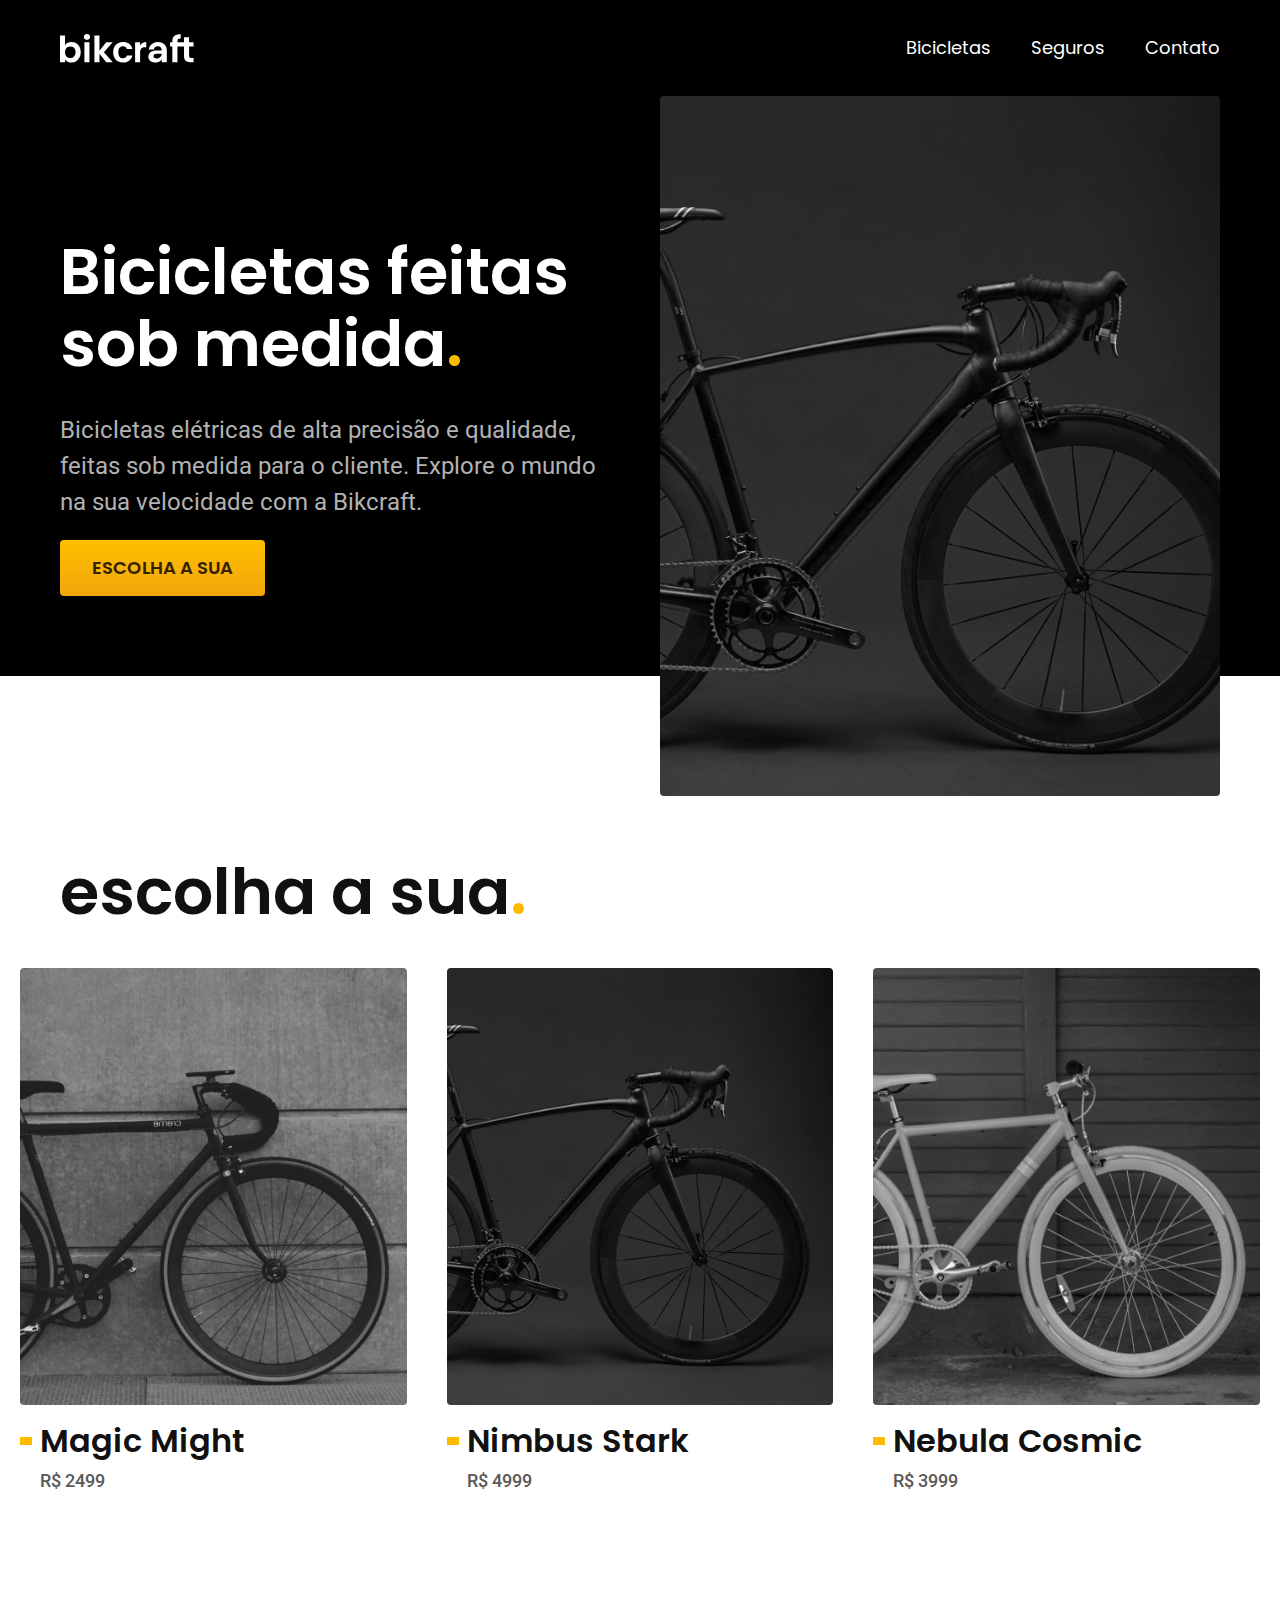
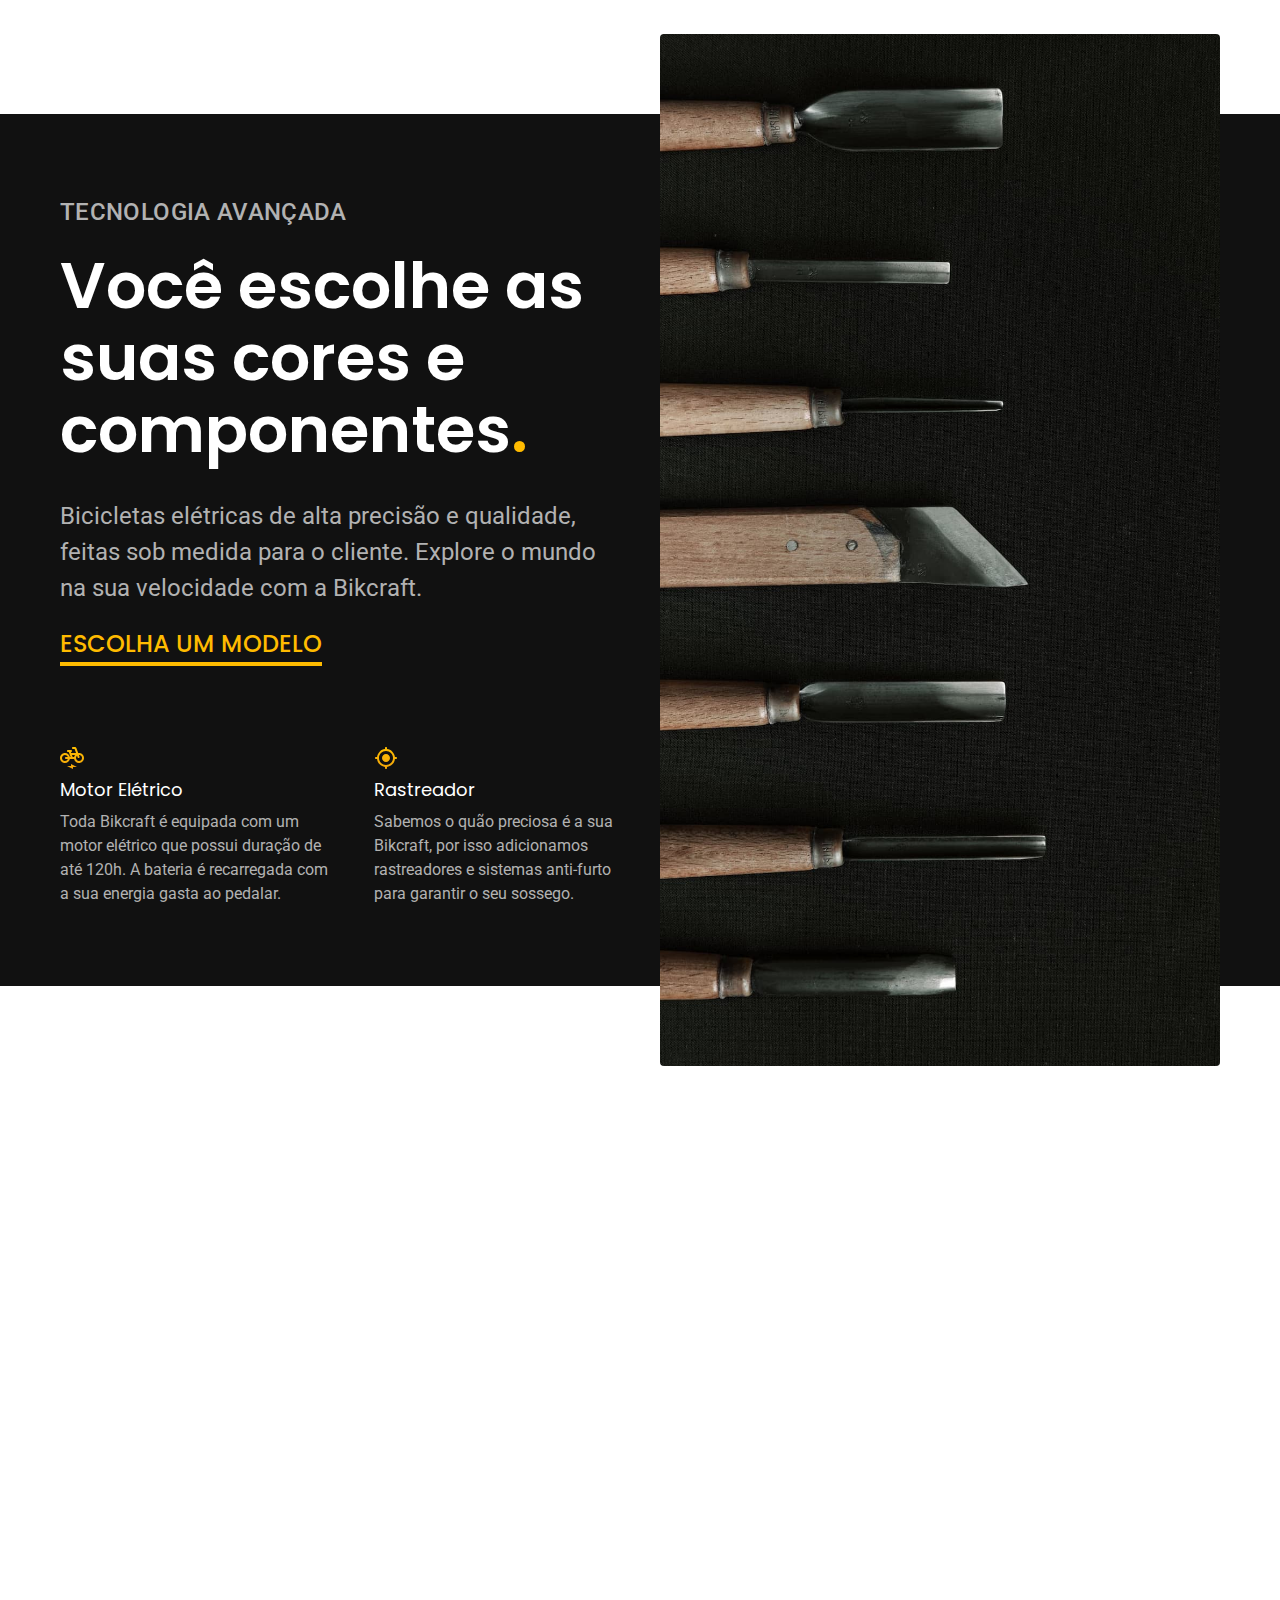
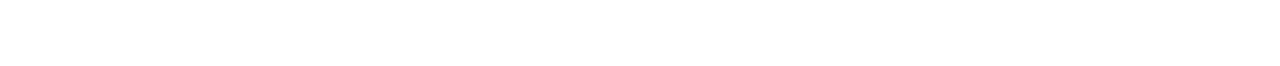
==== index.html @ 9f0b3779 "tecnologia-finalizada" ====
<!DOCTYPE html>
<html lang="pt-BR">
<head>
  <meta charset="UTF-8">
  <meta http-equiv="X-UA-Compatible" content="IE=edge">
  <meta name="viewport" content="width=device-width, initial-scale=1.0">
  <title>Bikcraft - Bicicletas Elétricas</title>
  <meta name="description" content="Bicicletas elétricas de alta precisão e qualidade,
  feitas sob medida para o cliente. Explore o 
  mundo na sua velocidade com a Bikcraft.">

  <link rel="stylesheet" href="./css/style.css">

  <link rel="preconnect" href="https://fonts.googleapis.com">
  <link rel="preconnect" href="https://fonts.gstatic.com" crossorigin>
  <link href="https://fonts.googleapis.com/css2?family=Poppins:wght@400;600&family=Roboto:wght@400;500&display=swap" rel="stylesheet">
</head>
<body>    
  <header class="header-bg">
    <div class="header container">
      <a href="./">
        <img src="./img/bikcraft-logo.svg" alt="bikcraft">
      </a>

      <nav aria-label="primaria">
        <ul class="header-menu font-1-m cor-0">
          <li><a href="./bicicletas.html">Bicicletas</a></li>
          <li><a href="./seguros.html">Seguros</a></li>
          <li><a href="./contato.html">Contato</a></li>
        </ul>
      </nav>
    </div>
  </header>

  <main class="introducao-bg">
    <div class="introducao container">
      <div class="introducao-conteudo">
      <h1 class="font-1-xxl cor-0">Bicicletas feitas 
        sob medida<span class="cor-p1">.</span></h1>
        <p class="font-2-l cor-5">Bicicletas elétricas de alta precisão e qualidade,
          feitas sob medida para o cliente. Explore o 
          mundo na sua velocidade com a Bikcraft.</p>
          <a href="./bicicletas.html" class="botao">Escolha a sua</a>
        </div>
        <div>
          <img src="./img/fotos/introducao.jpg" alt="Bicicleta elétrica preta.">
        </div>
    </div>
  </main>

  <article class="bicicletas-lista">
    <h2 class="font-1-xxl container">escolha a sua<span class="cor-p1">.</span></h2>

    <ul>
      <li>
        <a href="./bicicletas/magic.html">
          <img src="./img/bicicletas/magic-home.jpg" alt="Bicicleta preta">
          <h3 class="font-1-xl">Magic Might</h3>
          <span class="font-2-m cor-8">R$ 2499</span>
        </a>
      </li>
      <li>
        <a href="./bicicletas/nimbus.html">
          <img src="./img/bicicletas/nimbus-home.jpg" alt="Bicicleta preta">
          <h3 class="font-1-xl">Nimbus Stark</h3>
          <span class="font-2-m cor-8">R$ 4999</span>
        </a>
      </li>
      <li>
        <a href="./bicicletas/nebula.html">
          <img src="./img/bicicletas/nebula-home.jpg" alt="Bicicleta preta">
          <h3 class="font-1-xl">Nebula Cosmic</h3>
          <span class="font-2-m cor-8">R$ 3999</span>
        </a>
      </li>
    </ul>
  </article>

    

  <article class="tecnologia-bg">
    <div class="tecnologia container">
      <div class="tecnologia-conteudo">
        <span class="font-2-l-b cor-5">Tecnologia Avançada</span>
        <h2 class="font-1-xxl cor-0">Você escolhe as suas cores e componentes<span class="cor-p1">.</span></h2>
        <p class="font-2-l cor-5">Bicicletas elétricas de alta precisão e qualidade,
          feitas sob medida para o cliente. Explore o 
          mundo na sua velocidade com a Bikcraft.</p>
          <a href="./bicicletas.html" class="link">Escolha um modelo</a>

        <div class="tecnologia-vantagens">
          <div>
            <img src="./img/icones/eletrica.svg" alt="">
            <h3 class="font-1-m cor-0">Motor Elétrico</h3>
            <p class="font-2-s cor-5">Toda Bikcraft é equipada com um motor elétrico que possui duração de até 120h. A bateria é recarregada com a sua energia gasta ao pedalar.</p>
          </div>
          <div>
            <img src="./img/icones/rastreador.svg" alt="">
            <h3 class="font-1-m cor-0">Rastreador</h3>
            <p class="font-2-s cor-5">Sabemos o quão preciosa é a sua Bikcraft, por isso adicionamos rastreadores e sistemas anti-furto para garantir o seu sossego.</p>
          </div>
        </div>
      </div>

      <div class="tecnologia-imagem">
        <img src="./img/fotos/tecnologia.jpg" alt="">
      </div>
    </div>
  </article>
</body>
</html>
---- css/style.css ----
@import "./global/global.css";
@import "./utilidades/tipografia.css";
@import "./utilidades/cores.css";

@import "./global/header.css";

/*utilidades*/
@import "./utilidades/componentes.css";

/* Home */
@import "./home/introducao.css"; 
@import "./home/tecnologia.css";

/*Bicicletas*/
@import "./bicicletas/bicicletas-lista.css";

body {
  margin: 0px;
  font-family: Arial, Helvetica, sans-serif;
  padding-bottom: 600px;
}

ul {
  margin: 0px;
  padding: 0px;
  list-style: none;
}

a {
  text-decoration: none;
  color: inherit;
}
h1,
ul,
p {
  margin: 0px;
}
img {
  max-width: 100%;
  display: block;
  
}
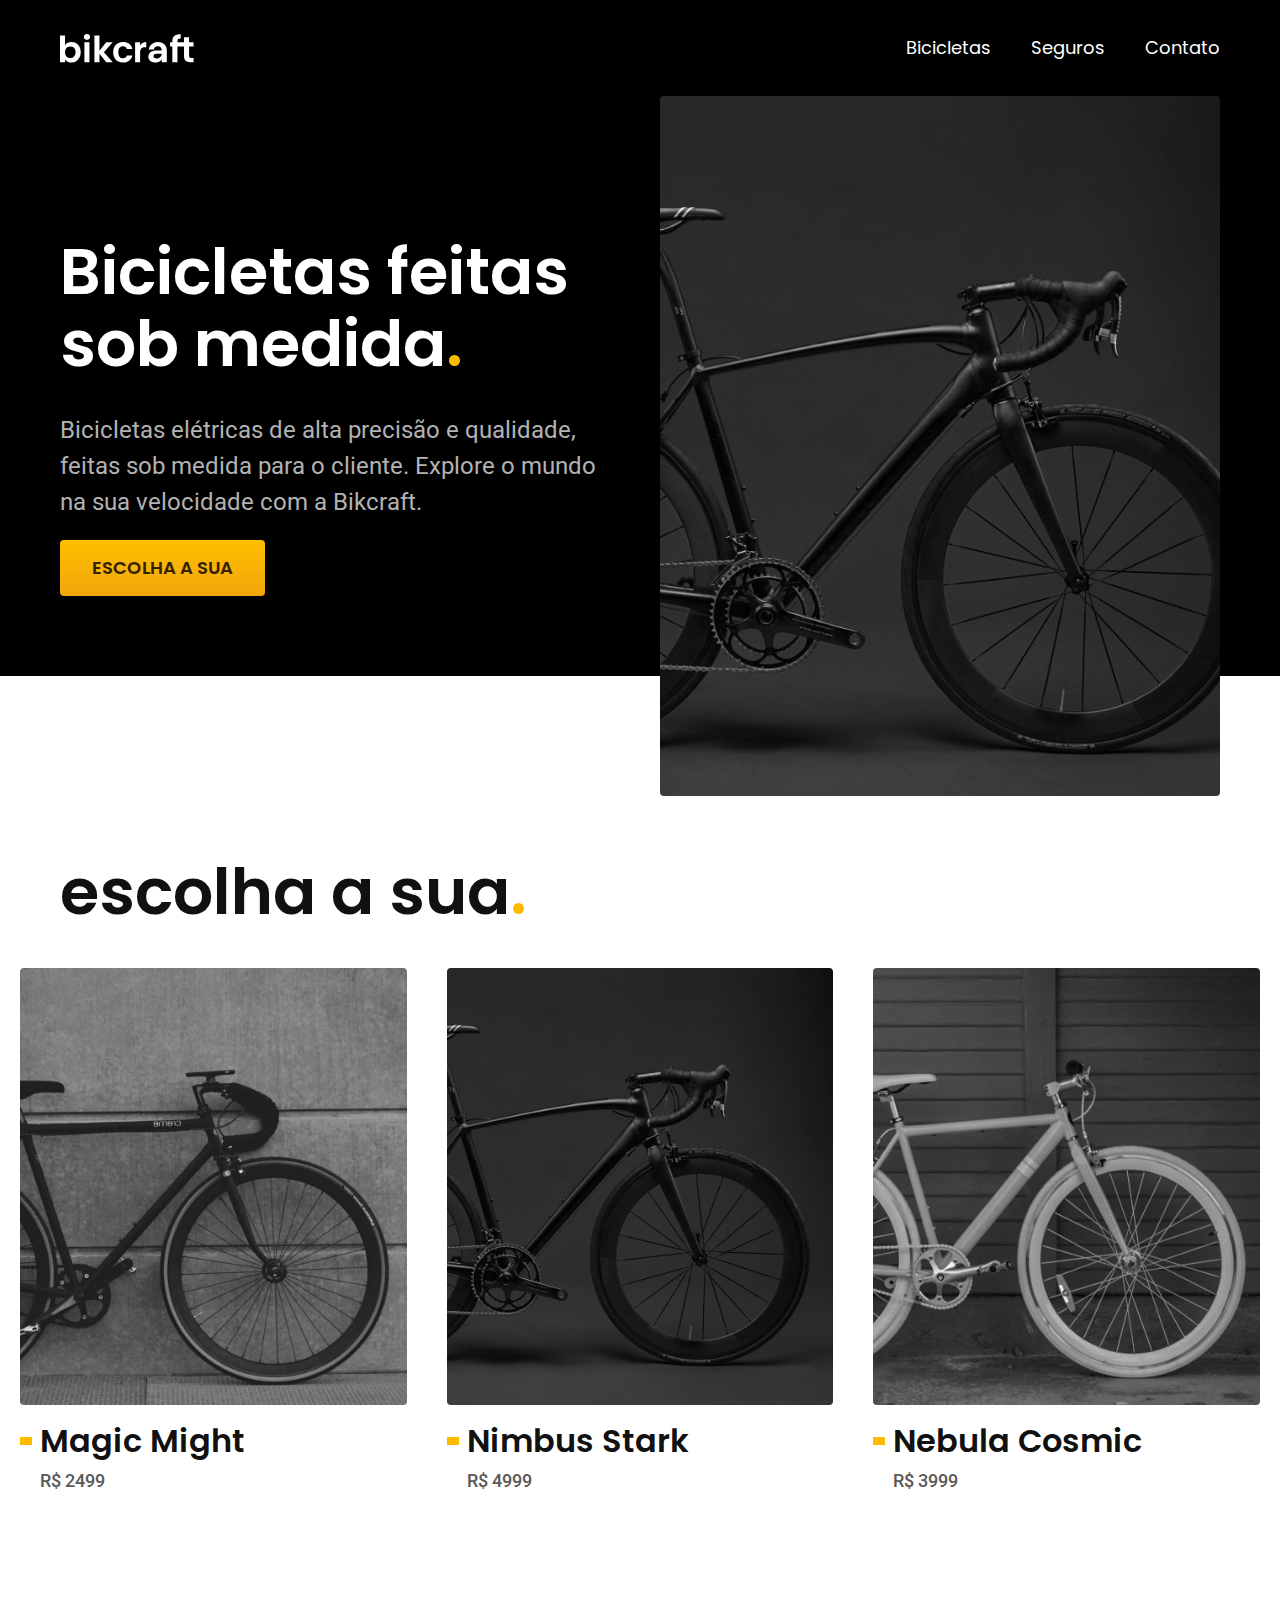
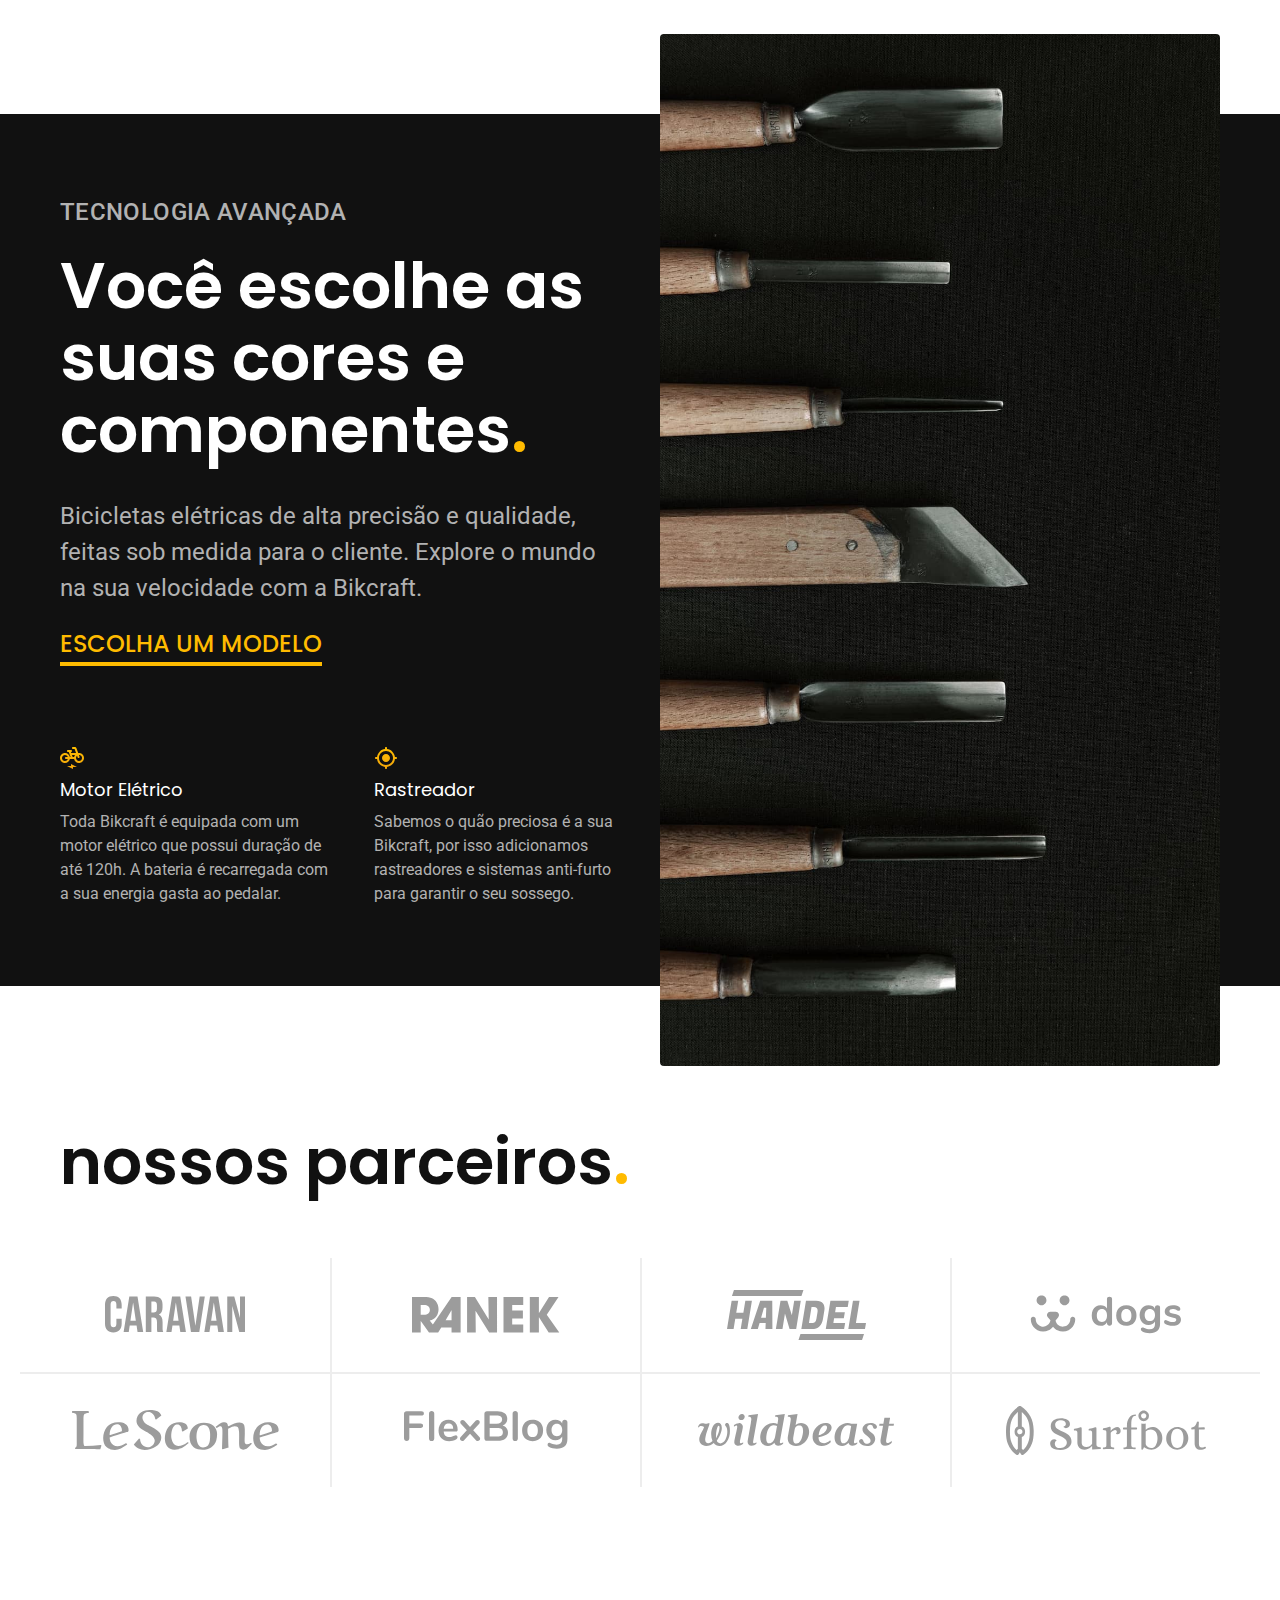
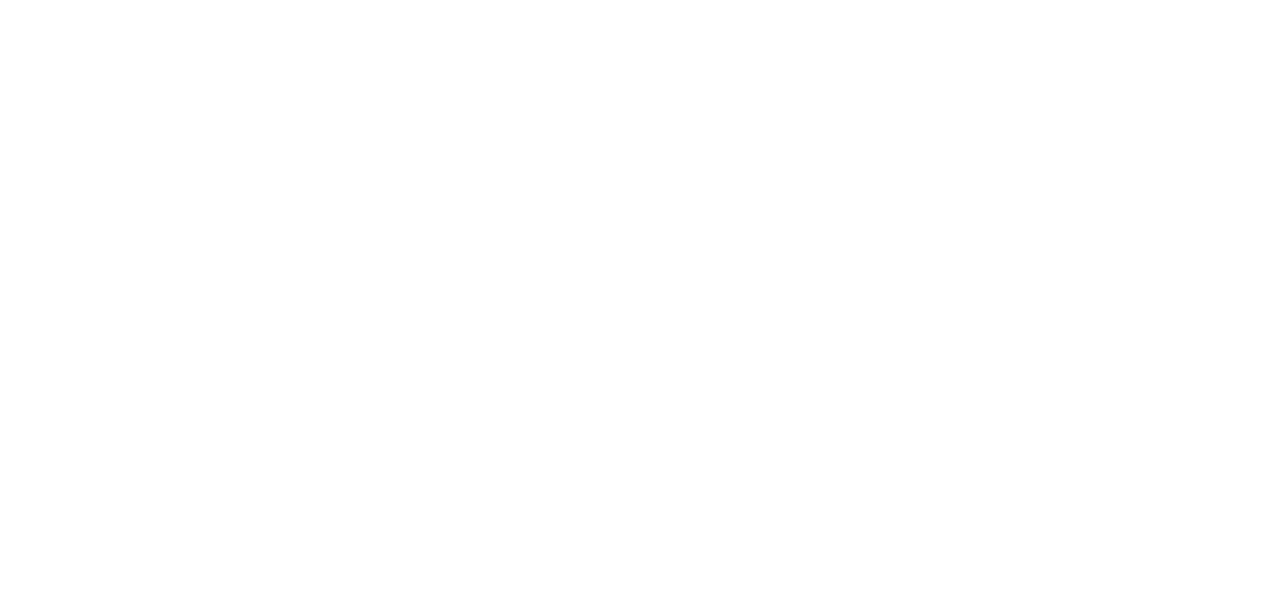
==== commit fbf0aefc: "parceiros" ====
--- a/index.html
+++ b/index.html
@@ -107,5 +107,20 @@
       </div>
     </div>
   </article>
+
+  <section class="parceiros" aria-label="nossos parceiros">
+    <h2 class="font-1-xxl container">nossos parceiros<span class="cor-p1">.</span></h2>
+
+    <ul>
+      <li><img src="./img/parceiros/caravan.svg" alt="caravan"></li>
+      <li><img src="./img/parceiros/ranek.svg" alt="ranek"></li>
+      <li><img src="./img/parceiros/handel.svg" alt="handel"></li>
+      <li><img src="./img/parceiros/dogs.svg" alt="dogs"></li>
+      <li><img src="./img/parceiros/lescone.svg" alt="lescone"></li>
+      <li><img src="./img/parceiros/flexblog.svg" alt="flexblog"></li>
+      <li><img src="./img/parceiros/wildbeast.svg" alt="wildbeast"></li>
+      <li><img src="./img/parceiros/surfbot.svg" alt="surfbot"></li>
+    </ul>
+  </section>
 </body>
 </html>--- a/css/style.css
+++ b/css/style.css
@@ -10,6 +10,7 @@
 /* Home */
 @import "./home/introducao.css"; 
 @import "./home/tecnologia.css";
+@import "./home/parceiros.css";
 
 /*Bicicletas*/
 @import "./bicicletas/bicicletas-lista.css";
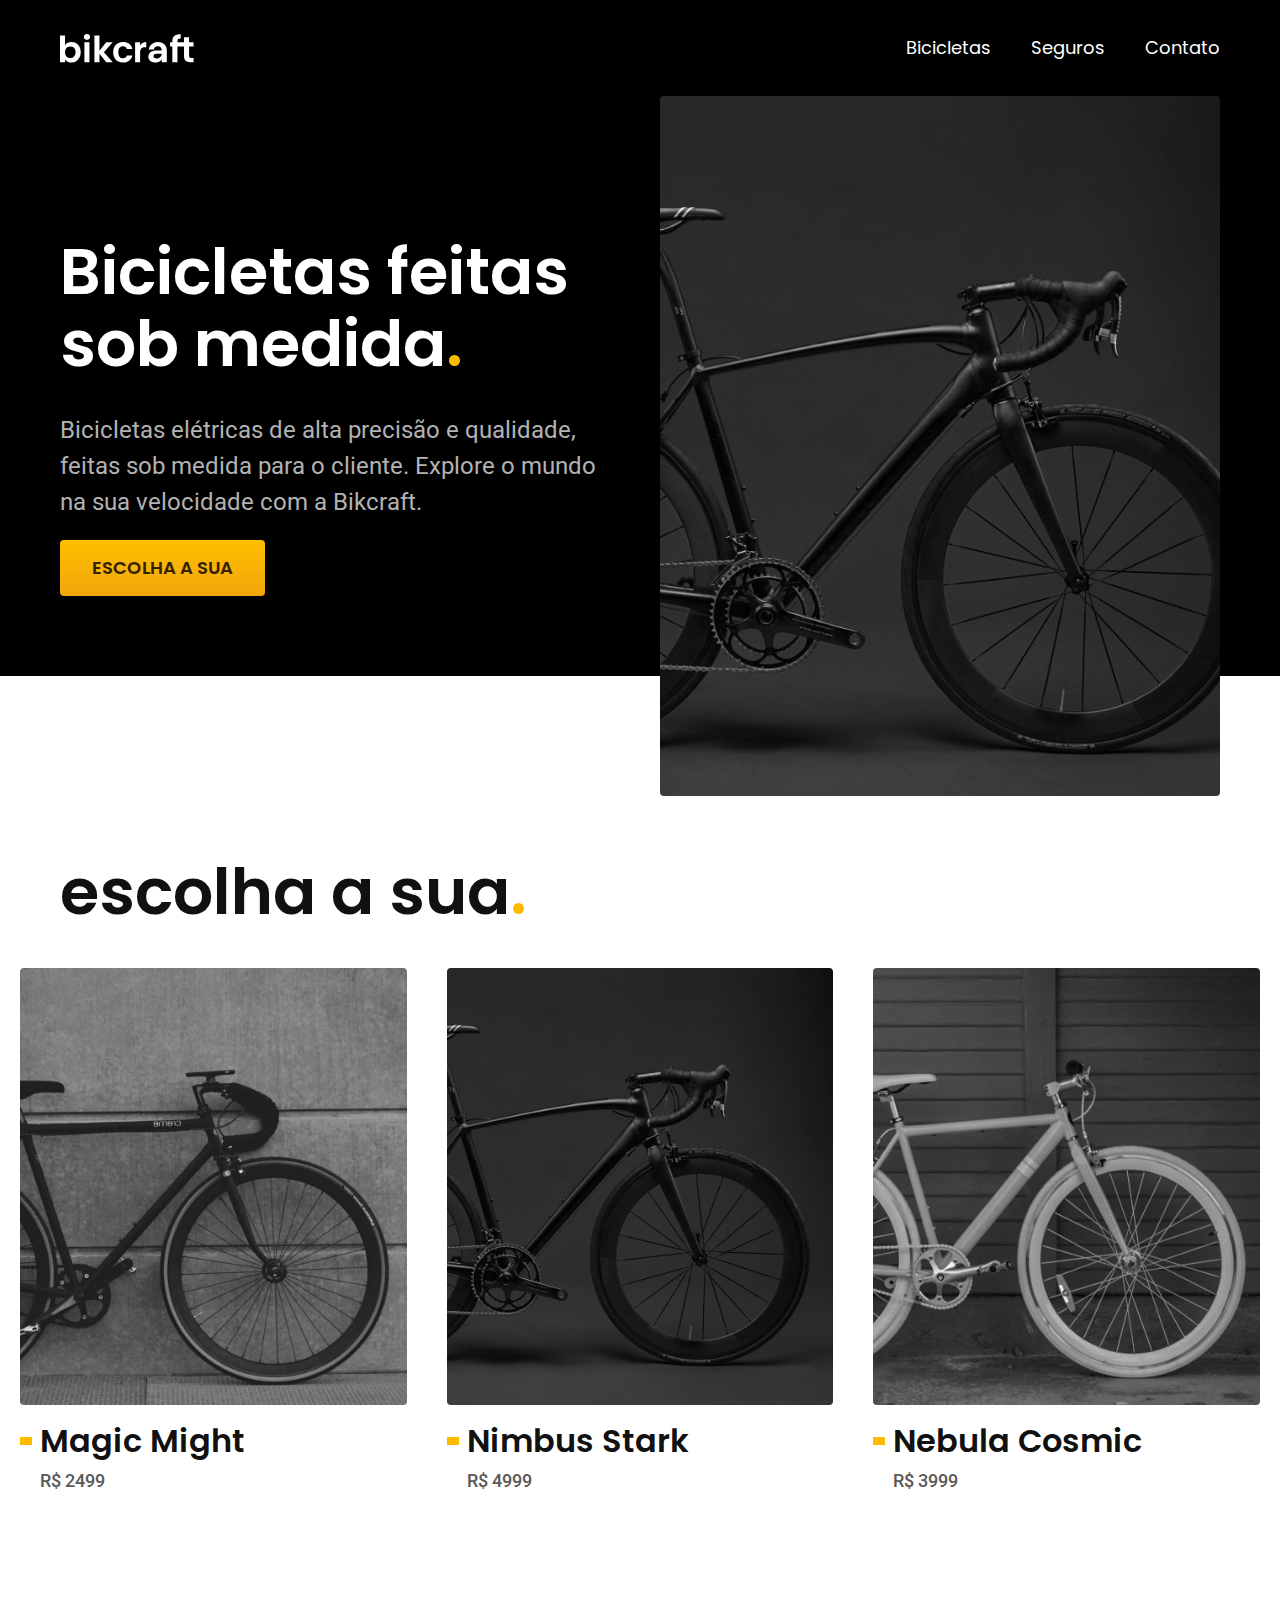
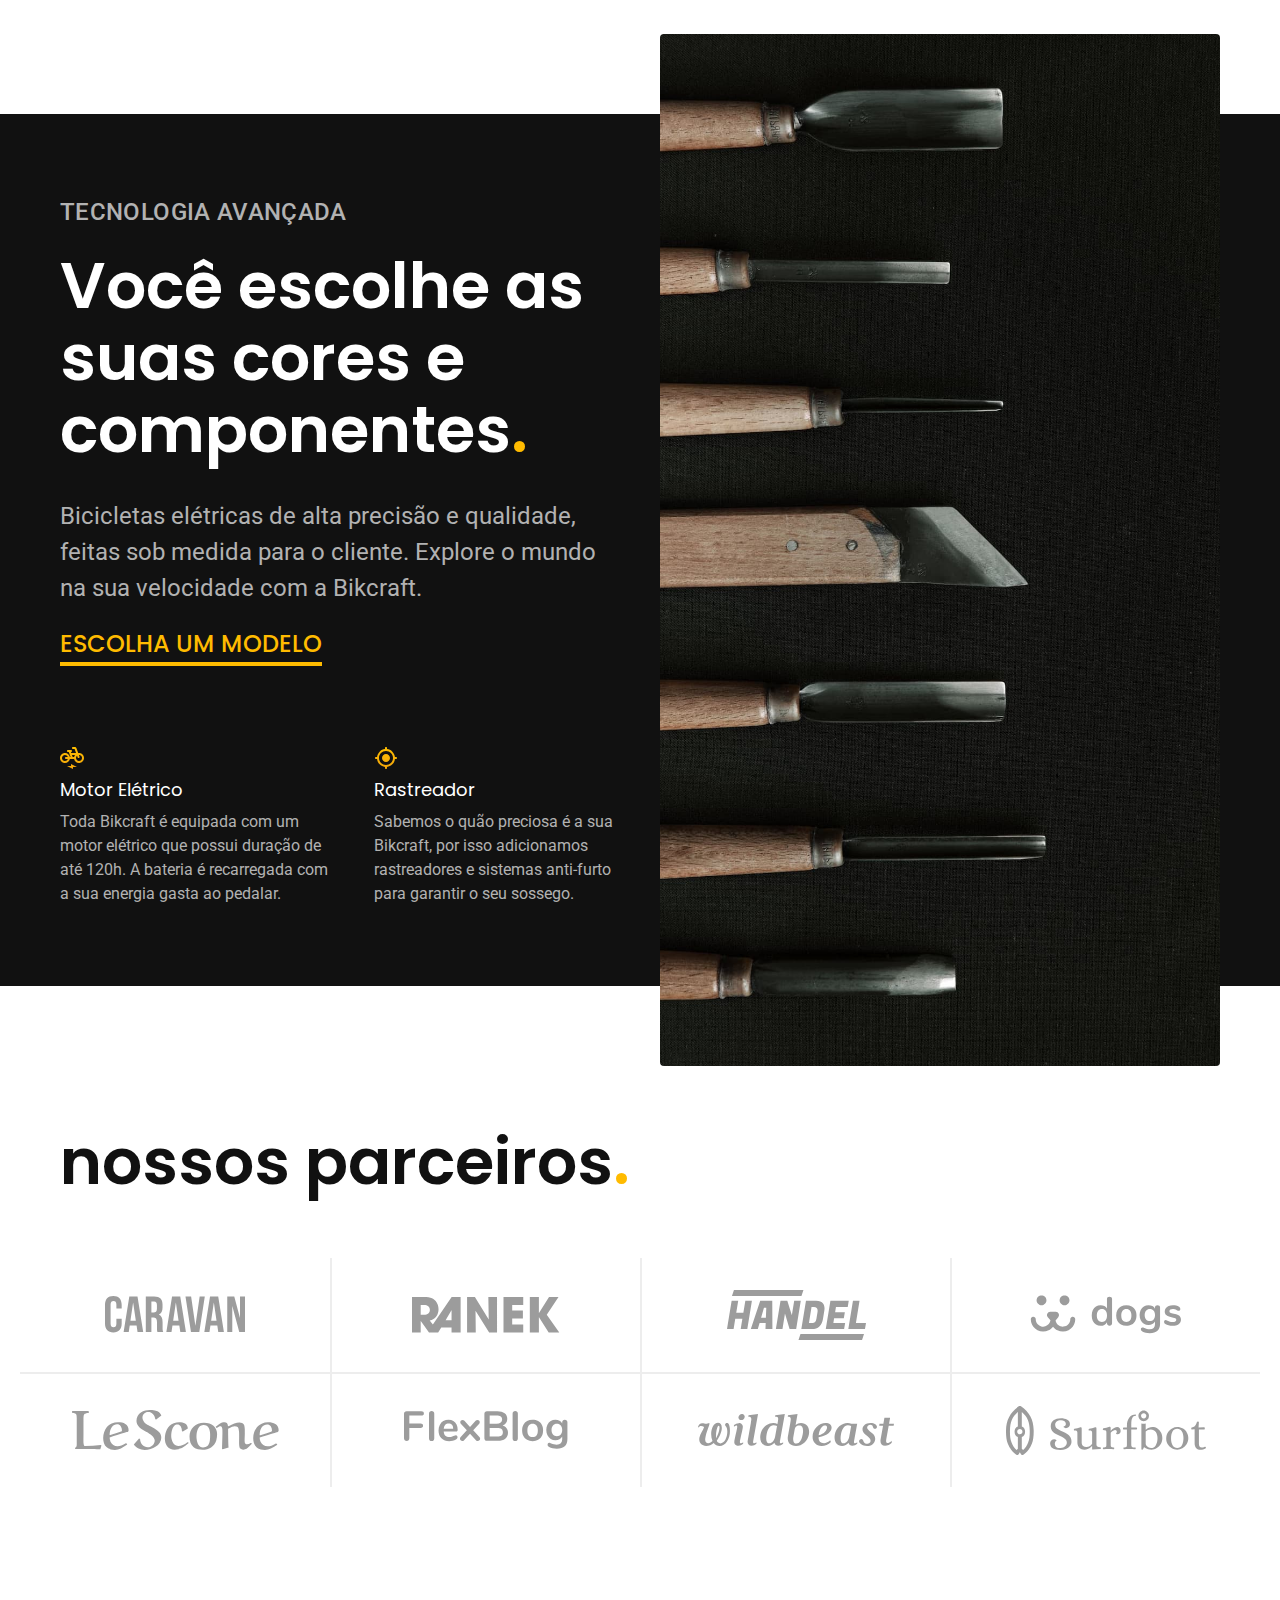
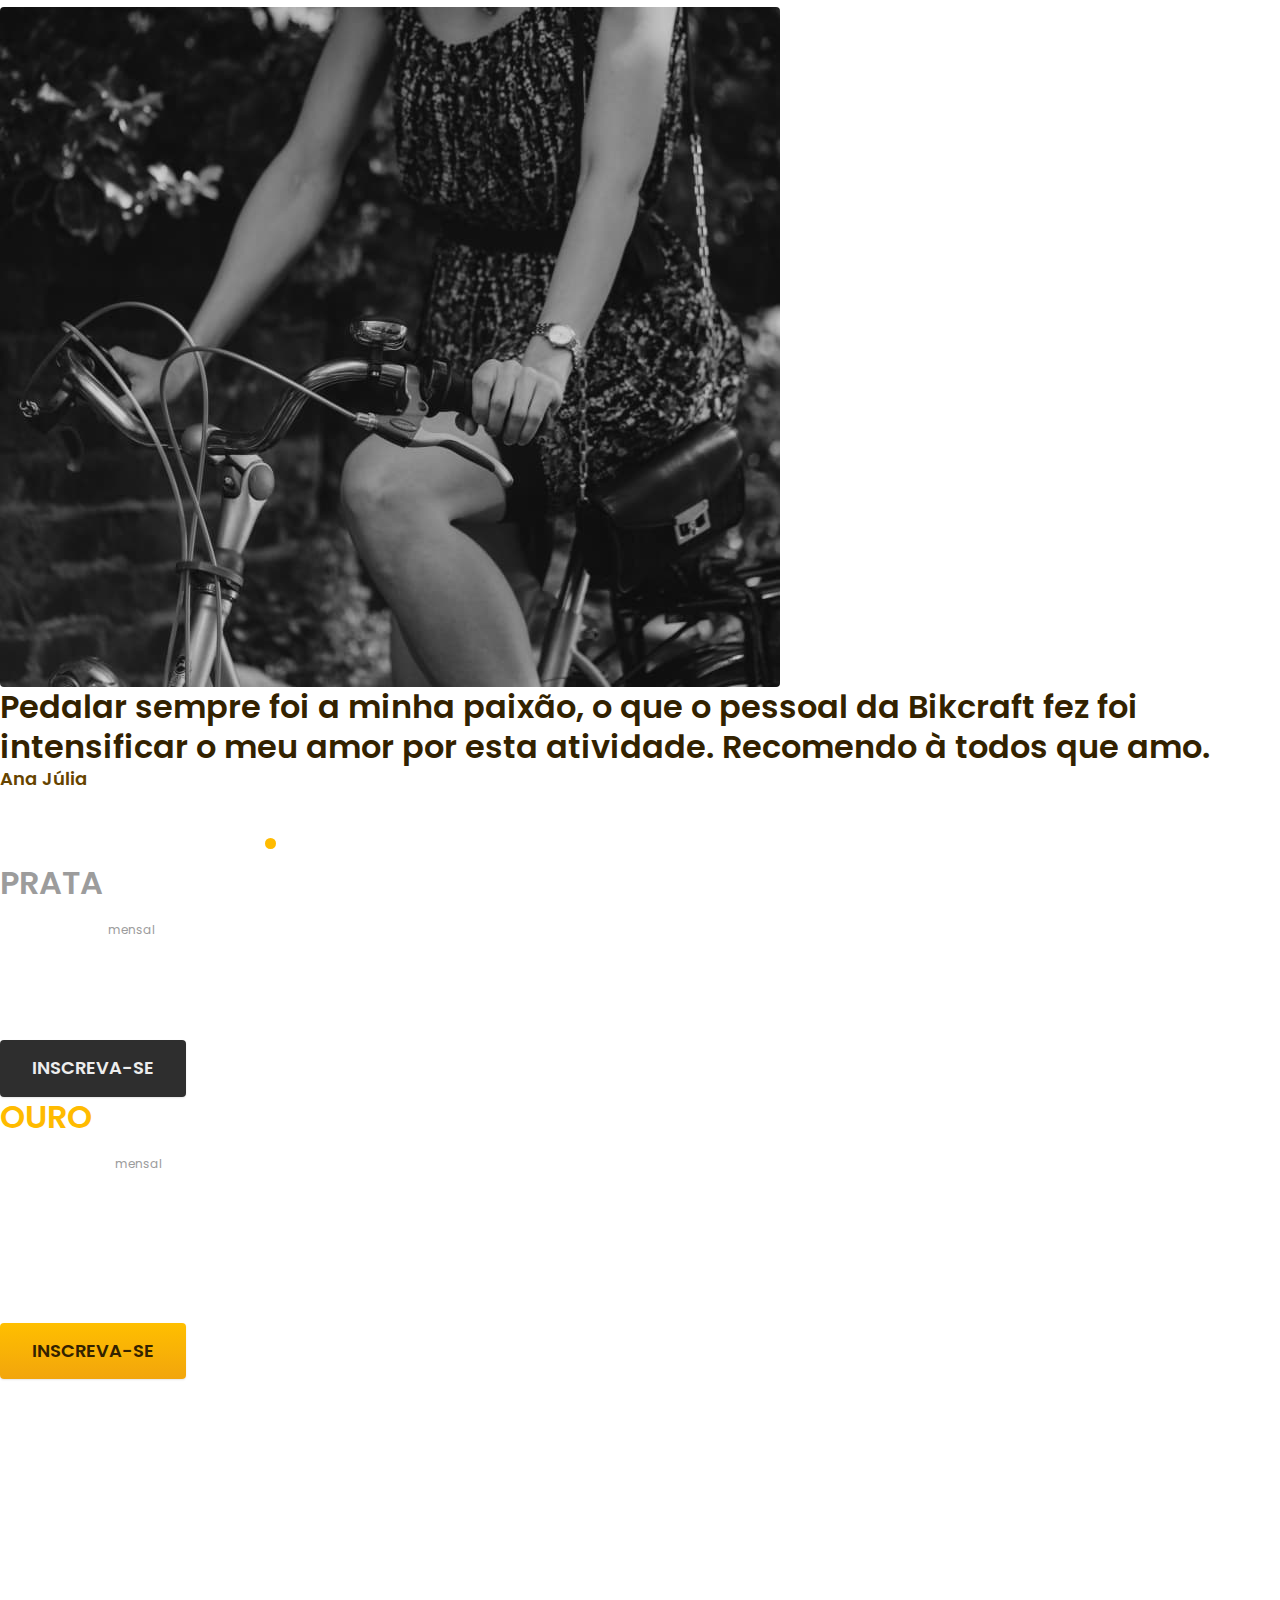
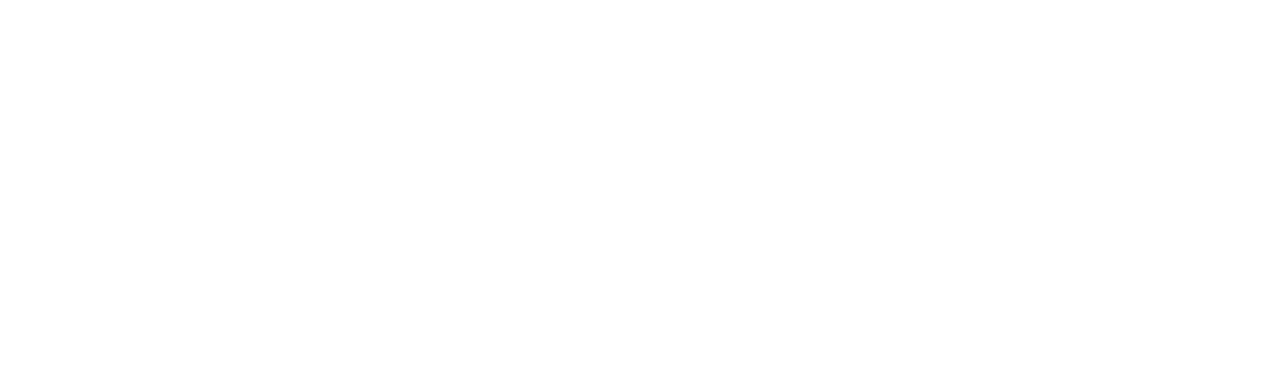
==== commit 1d0e7c6c: "depoimentos-e-seguros" ====
--- a/index.html
+++ b/index.html
@@ -122,5 +122,50 @@
       <li><img src="./img/parceiros/surfbot.svg" alt="surfbot"></li>
     </ul>
   </section>
-</body>
+
+  <section class="depoimento" aria-label="depoimento">
+    <div>
+      <img src="./img/fotos/depoimento.jpg" alt="Pessoa pedalando bicicleta bikcraft">
+    </div>
+    <div class="depoimento-conteudo">
+      <blockquote>
+        <p class="font-1-xl cor-p5">Pedalar sempre foi a minha paixão, o que o pessoal da Bikcraft fez foi intensificar o meu amor por esta atividade. Recomendo à todos que amo.
+        </p>
+        <span class="font-1-m-b cor-p4">Ana Júlia</span>
+      </blockquote>
+    </div>
+  </section>
+
+  <article class="seguros-bg">
+    <div class="seguros">
+      <h2 class="font-1-xxl cor-0">seguros<span class="cor-p1">.</span></h2>
+
+      <div class="seguros-item">
+        <h3 class="font-1-xl cor-6">PRATA</h3>
+        <span class="font-1-xl cor-0">R$ 199 <span class="font-1-xs cor-6">mensal</span></span>
+        <ul class="font-2-m cor-0">
+          <li>Duas trocas por ano</li>
+          <li>Assistência técnica</li>
+          <li>Suporte 08h às 18h</li>
+          <li>Cobertura estadual</li>
+        </ul>
+        <a href="./orcamento.html" class="botao secundario">Inscreva-se</a>
+      </div>
+
+      <div class="seguros-item">
+        <h3 class="font-1-xl cor-p1">OURO</h3>
+        <span class="font-1-xl cor-0">R$ 299 <span class="font-1-xs cor-6">mensal</span></span>
+        <ul class="font-2-m cor-0">
+          <li>Cinco trocas por ano</li>
+          <li>Assistência especial</li>
+          <li>Suporte 24h</li>
+          <li>Cobertura nacional</li>
+          <li>Desconto em parceiros</li>
+          <li>Acesso ao Clube Bikcraft</li>
+        </ul>
+        <a href="./orcamento.html" class="botao">Inscreva-se</a>
+      </div>
+    </div>
+  </article>
+</body> 
 </html>--- a/css/style.css
+++ b/css/style.css
@@ -1,3 +1,4 @@
+@import url('https://fonts.googleapis.com/css2?family=Merriweather:ital,wght@1,900&display=swap');
 @import "./global/global.css";
 @import "./utilidades/tipografia.css";
 @import "./utilidades/cores.css";
@@ -11,9 +12,13 @@
 @import "./home/introducao.css"; 
 @import "./home/tecnologia.css";
 @import "./home/parceiros.css";
+@import "./home/depoimento.css";
 
 /*Bicicletas*/
 @import "./bicicletas/bicicletas-lista.css";
+
+/*Seguros*/
+@import "./seguros/seguros.css";
 
 body {
   margin: 0px;
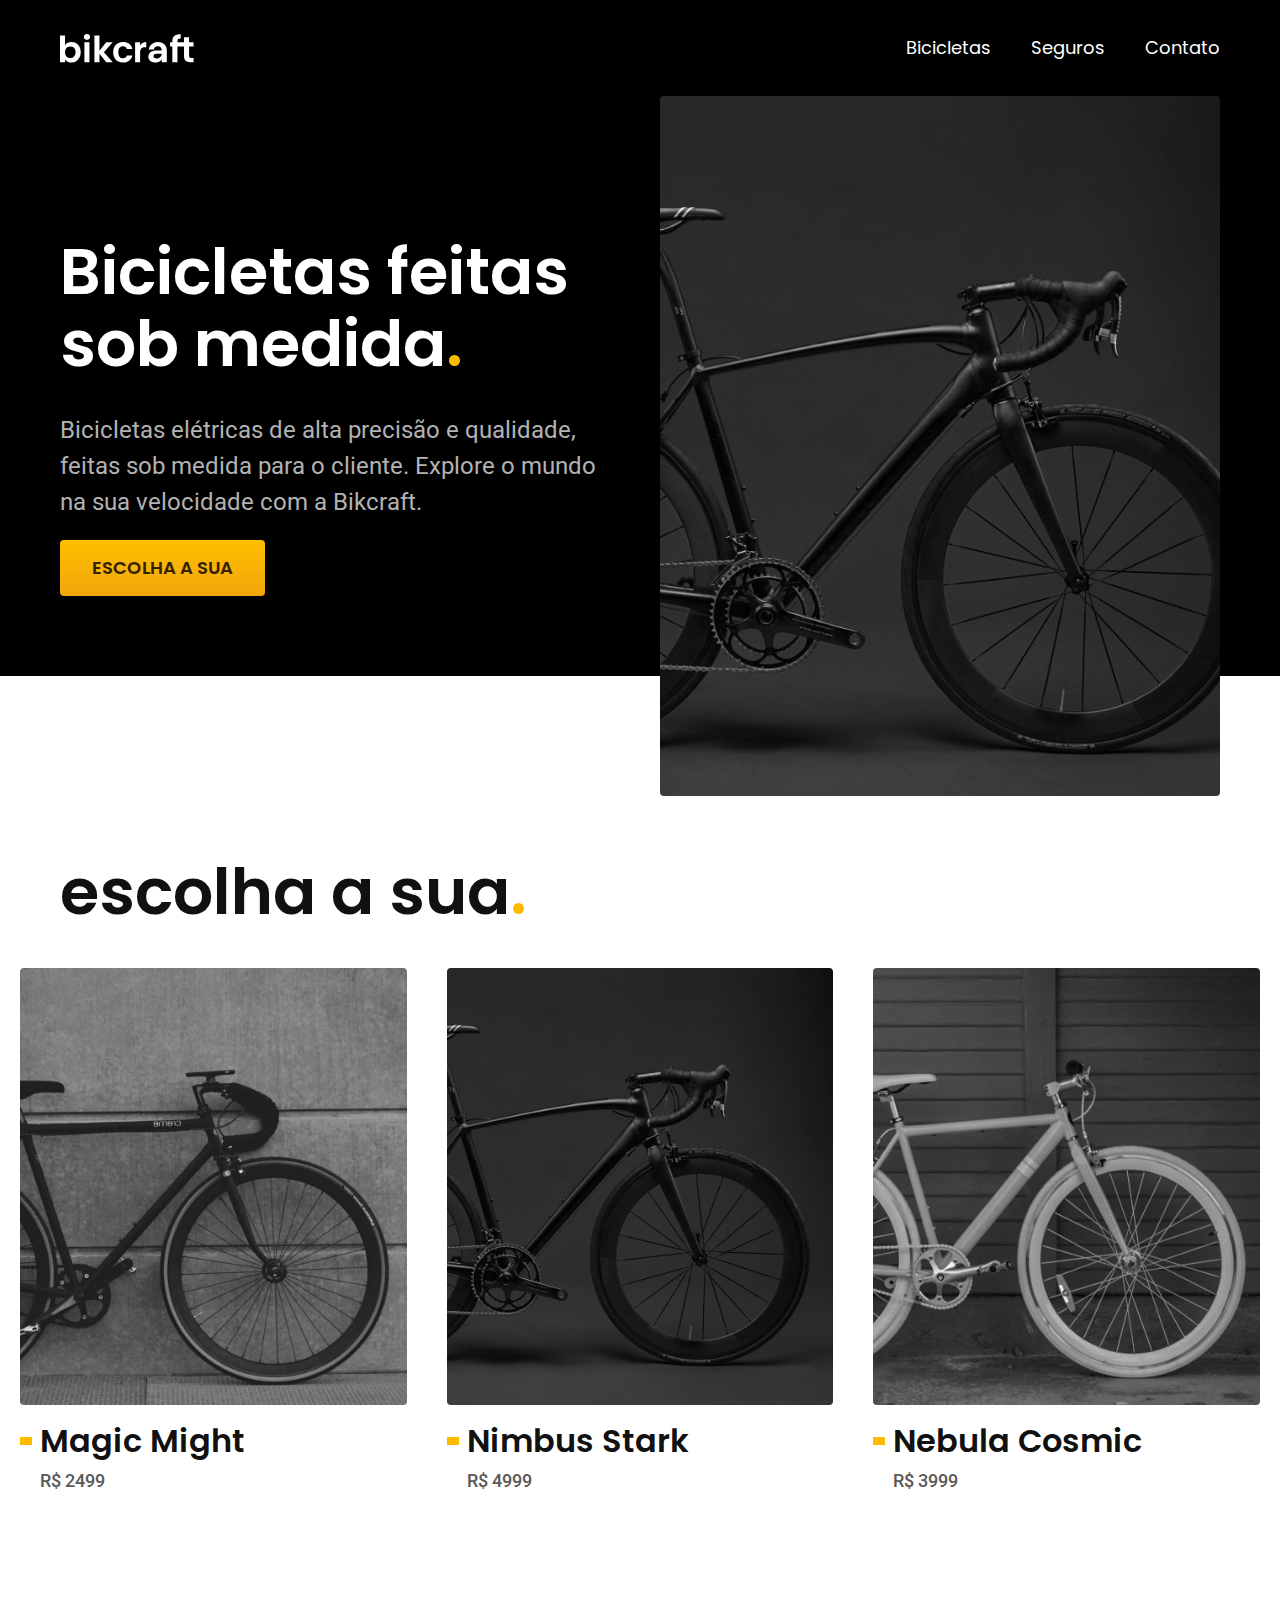
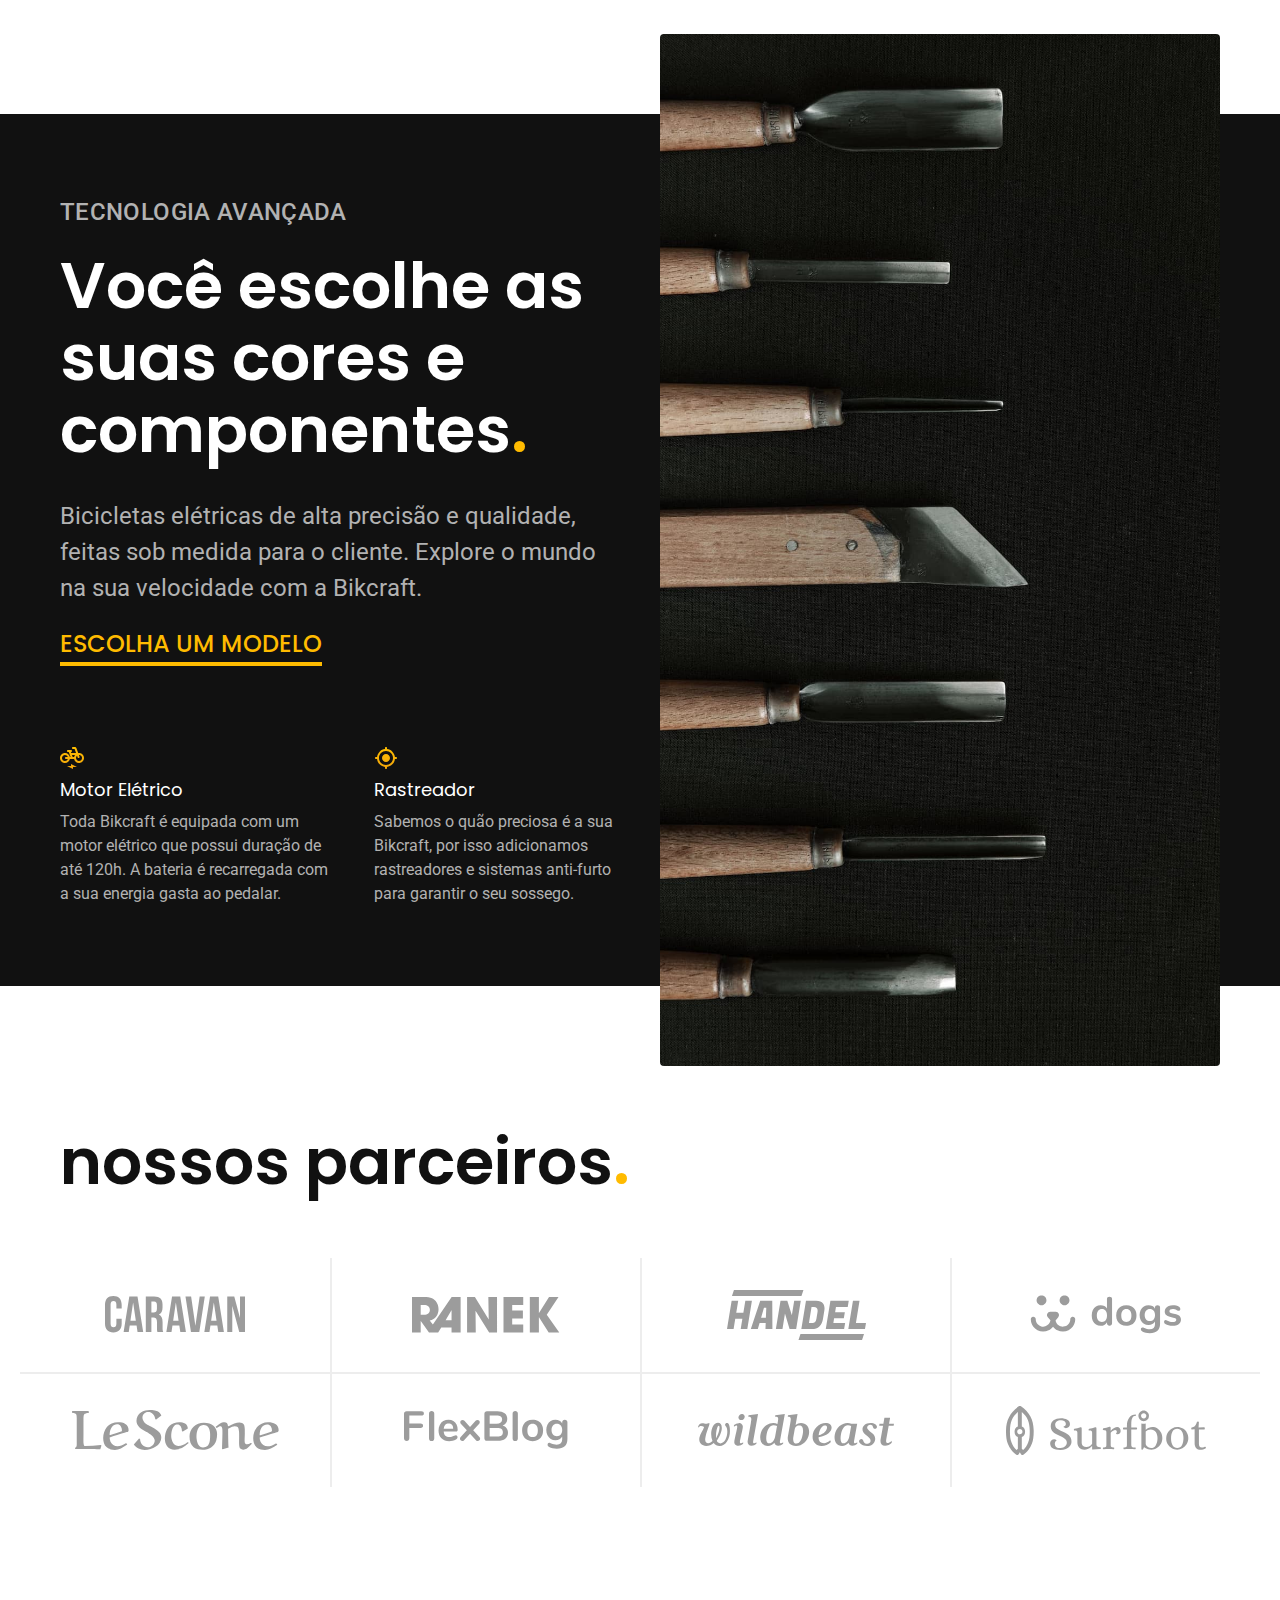
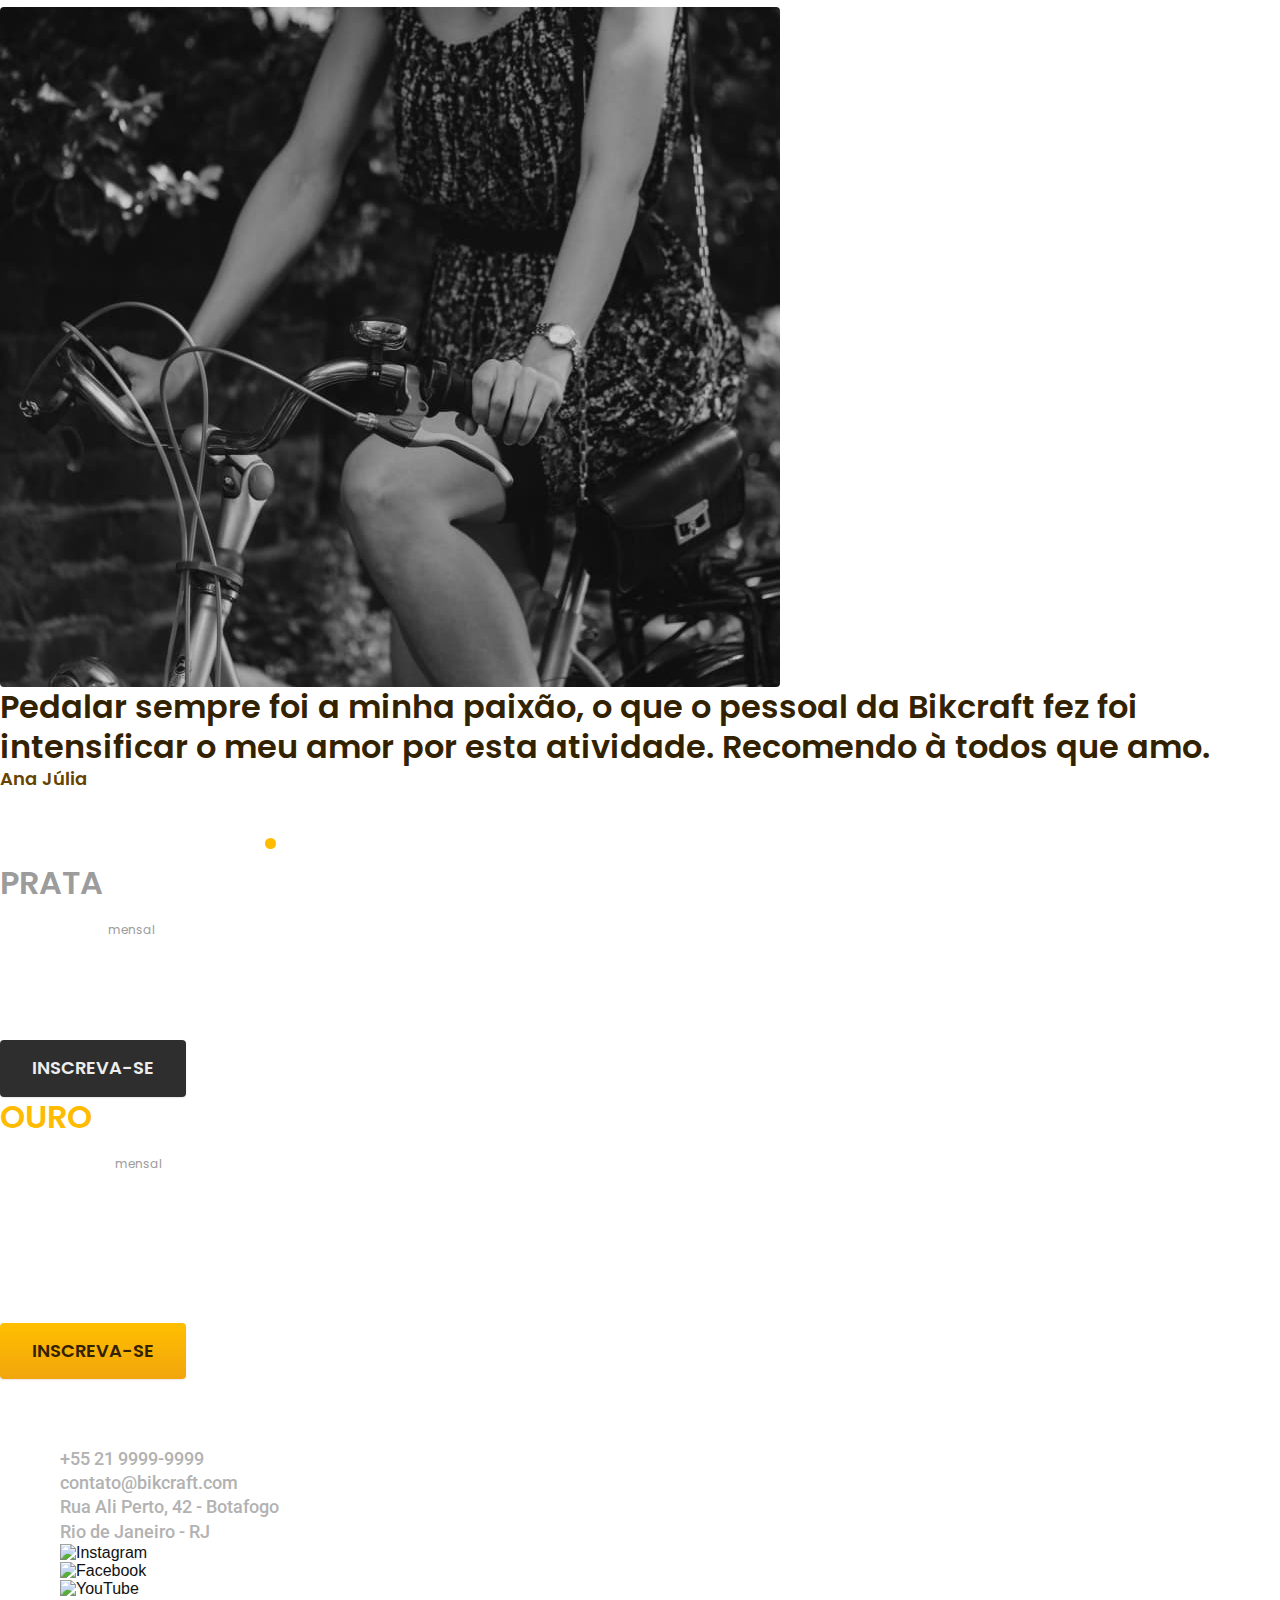
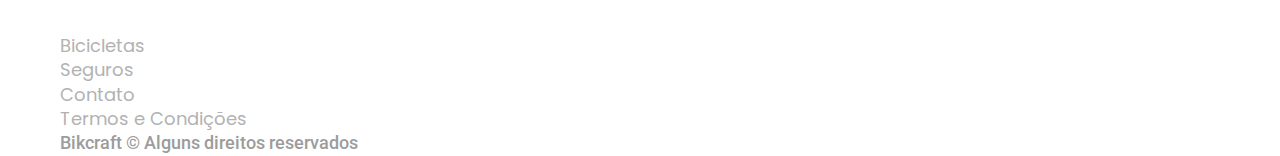
==== commit ff95c9de: "pagina-inicial-completa" ====
--- a/index.html
+++ b/index.html
@@ -167,5 +167,44 @@
       </div>
     </div>
   </article>
+  
+  <footer class="footer-bg">
+    <div class="footer container">
+      <a href="./"><img src="./img/bikcraft-logo.svg" alt="bikcraft"></a>
+      <div class="footer-contato">
+      
+        <h3 class="font-2-l-b cor-0">Contato</h3>
+        <ul class="font-2-m cor-5">
+          <li><a href="tel:+552199999999">+55 21 9999-9999</a></li>
+          <li><a href="mailto:">contato@bikcraft.com</a></li>
+          <li>Rua Ali Perto, 42 - Botafogo</li>
+          <li>Rio de Janeiro - RJ</li>
+        </ul>
+        <div class="footer-redes">
+          <a href="./">
+            <img src="./img/redes/instagram.svg" alt="Instagram">
+          </a>
+          <a href="./">
+            <img src="./img/redes/facebook.svg" alt="Facebook">
+          </a>
+          <a href="./">
+            <img src="./img/redes/youtube.svg" alt="YouTube">
+          </a>
+        </div>
+      </div>
+      <div class="footer-informacoes">
+        <h3 class="font-2-l-b cor-0">Informações</h3>
+        <nav>
+          <ul class="font-1-m cor-5">
+            <li><a href="./bicicletas.html">Bicicletas</a></li>
+            <li><a href="./seguros.html">Seguros</a></li>
+            <li><a href="./contato.html">Contato</a></li>
+            <li><a href="./bicicletas.html">Termos e Condições</a></li>
+          </ul>
+        </nav>
+      </div>
+      <p class="footer-copy font-2-m cor-6">Bikcraft © Alguns direitos reservados</p>
+    </div>
+  </footer>
 </body> 
 </html>--- a/css/style.css
+++ b/css/style.css
@@ -4,6 +4,7 @@
 @import "./utilidades/cores.css";
 
 @import "./global/header.css";
+@import "./global/footer.css";
 
 /*utilidades*/
 @import "./utilidades/componentes.css";
@@ -20,30 +21,4 @@
 /*Seguros*/
 @import "./seguros/seguros.css";
 
-body {
-  margin: 0px;
-  font-family: Arial, Helvetica, sans-serif;
-  padding-bottom: 600px;
-}
 
-ul {
-  margin: 0px;
-  padding: 0px;
-  list-style: none;
-}
-
-a {
-  text-decoration: none;
-  color: inherit;
-}
-h1,
-ul,
-p {
-  margin: 0px;
-}
-img {
-  max-width: 100%;
-  display: block;
-  
-}
-
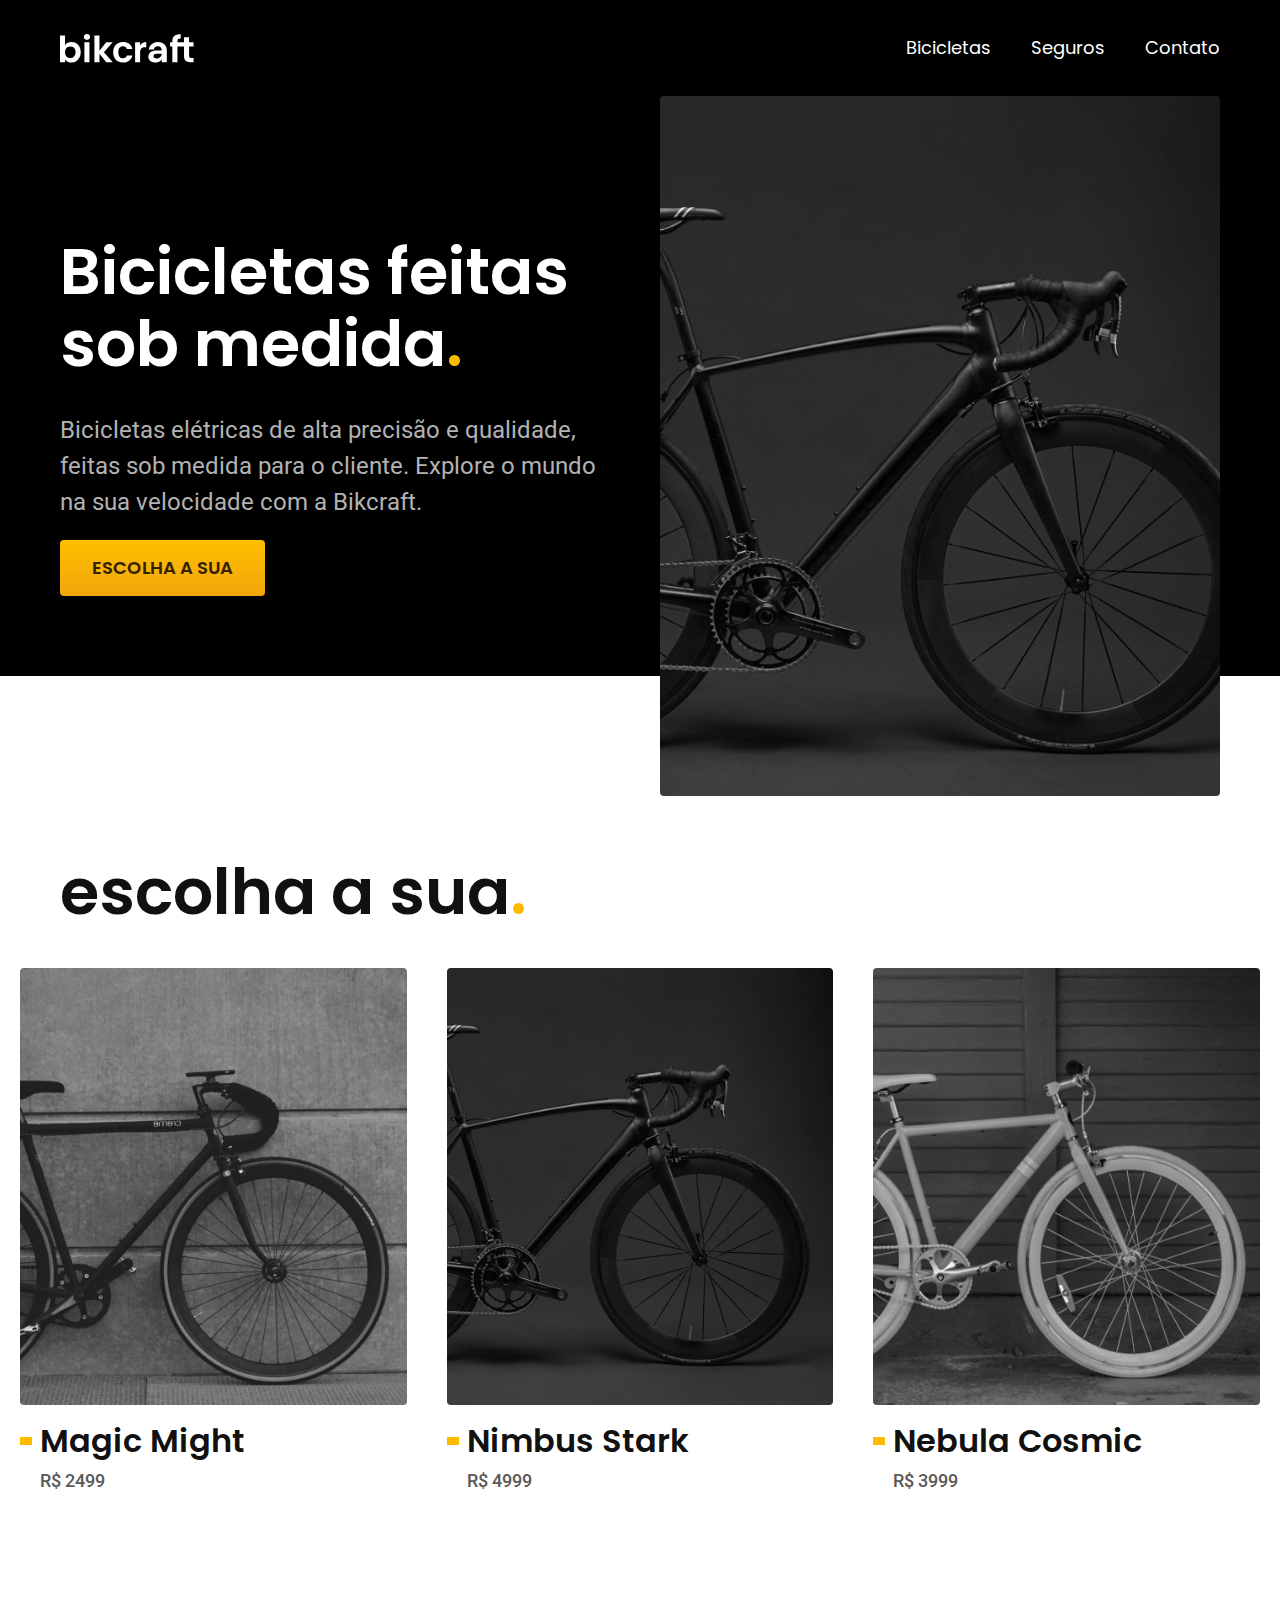
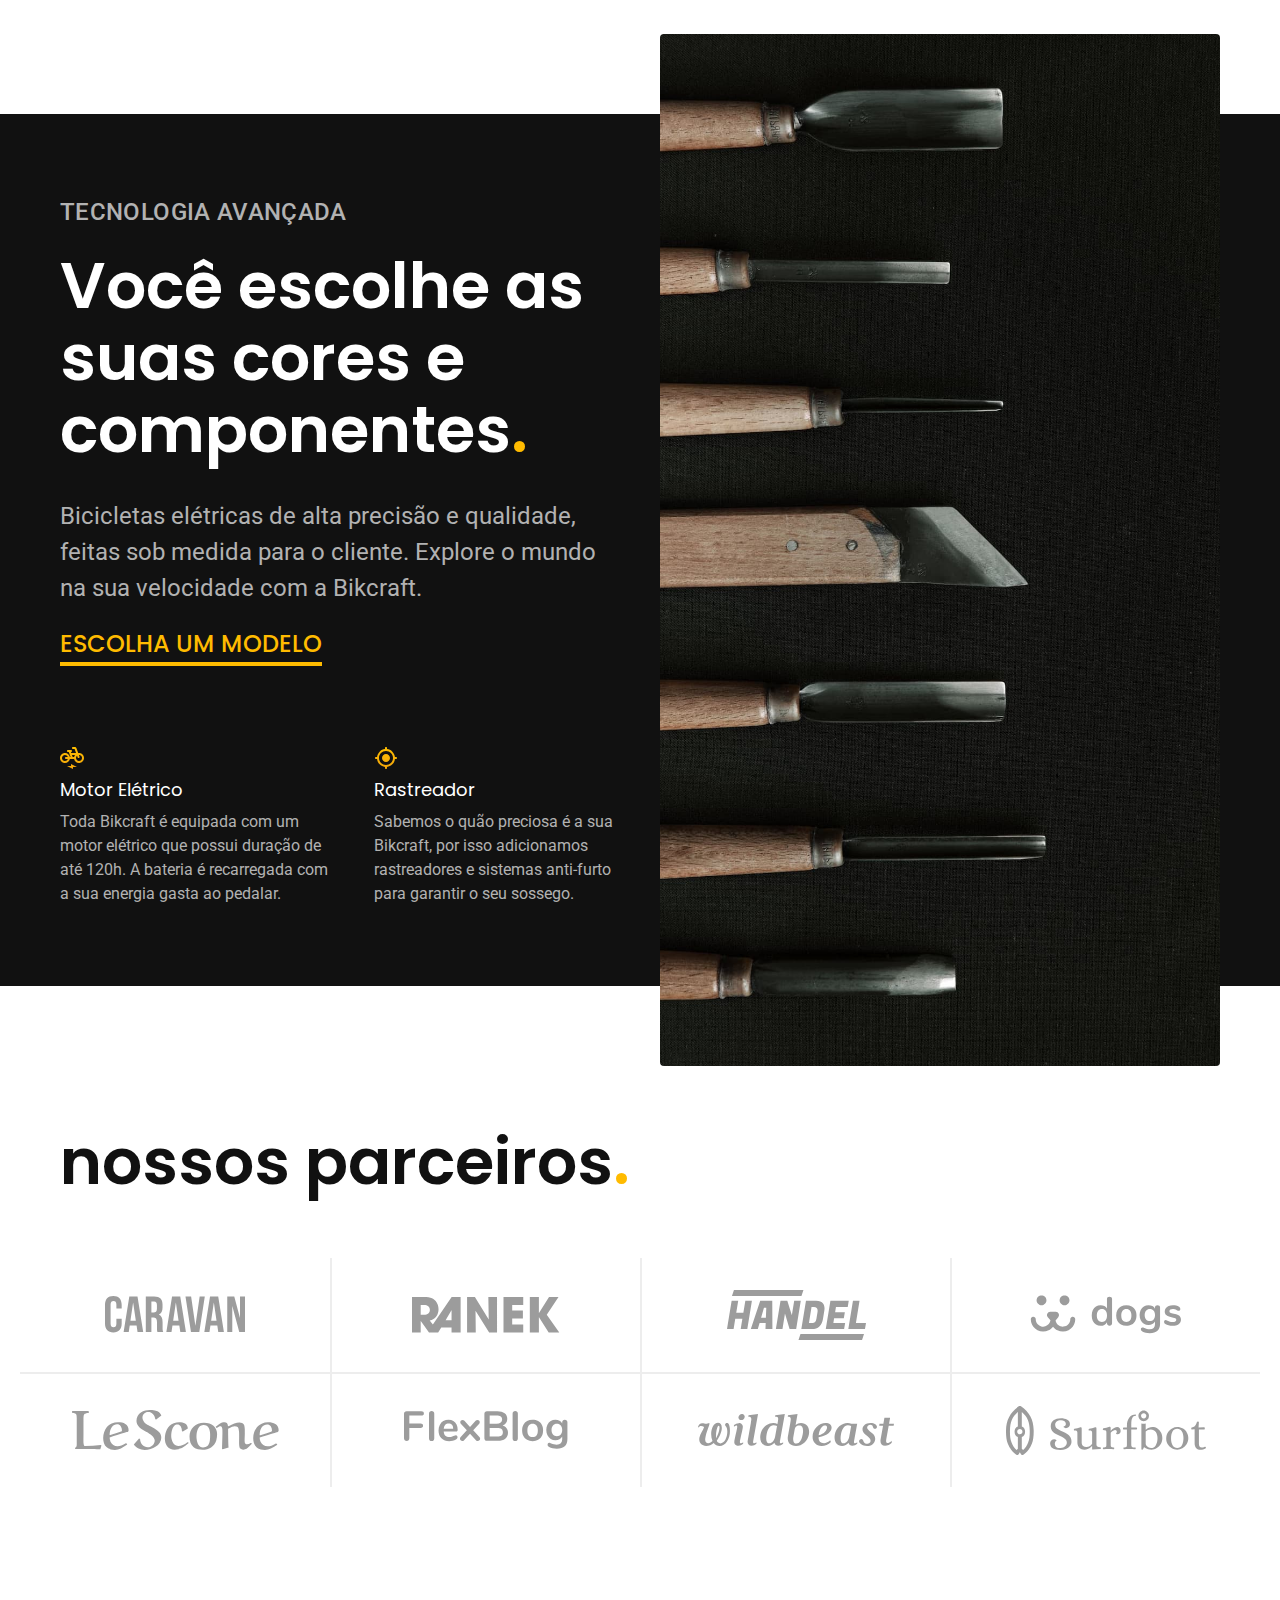
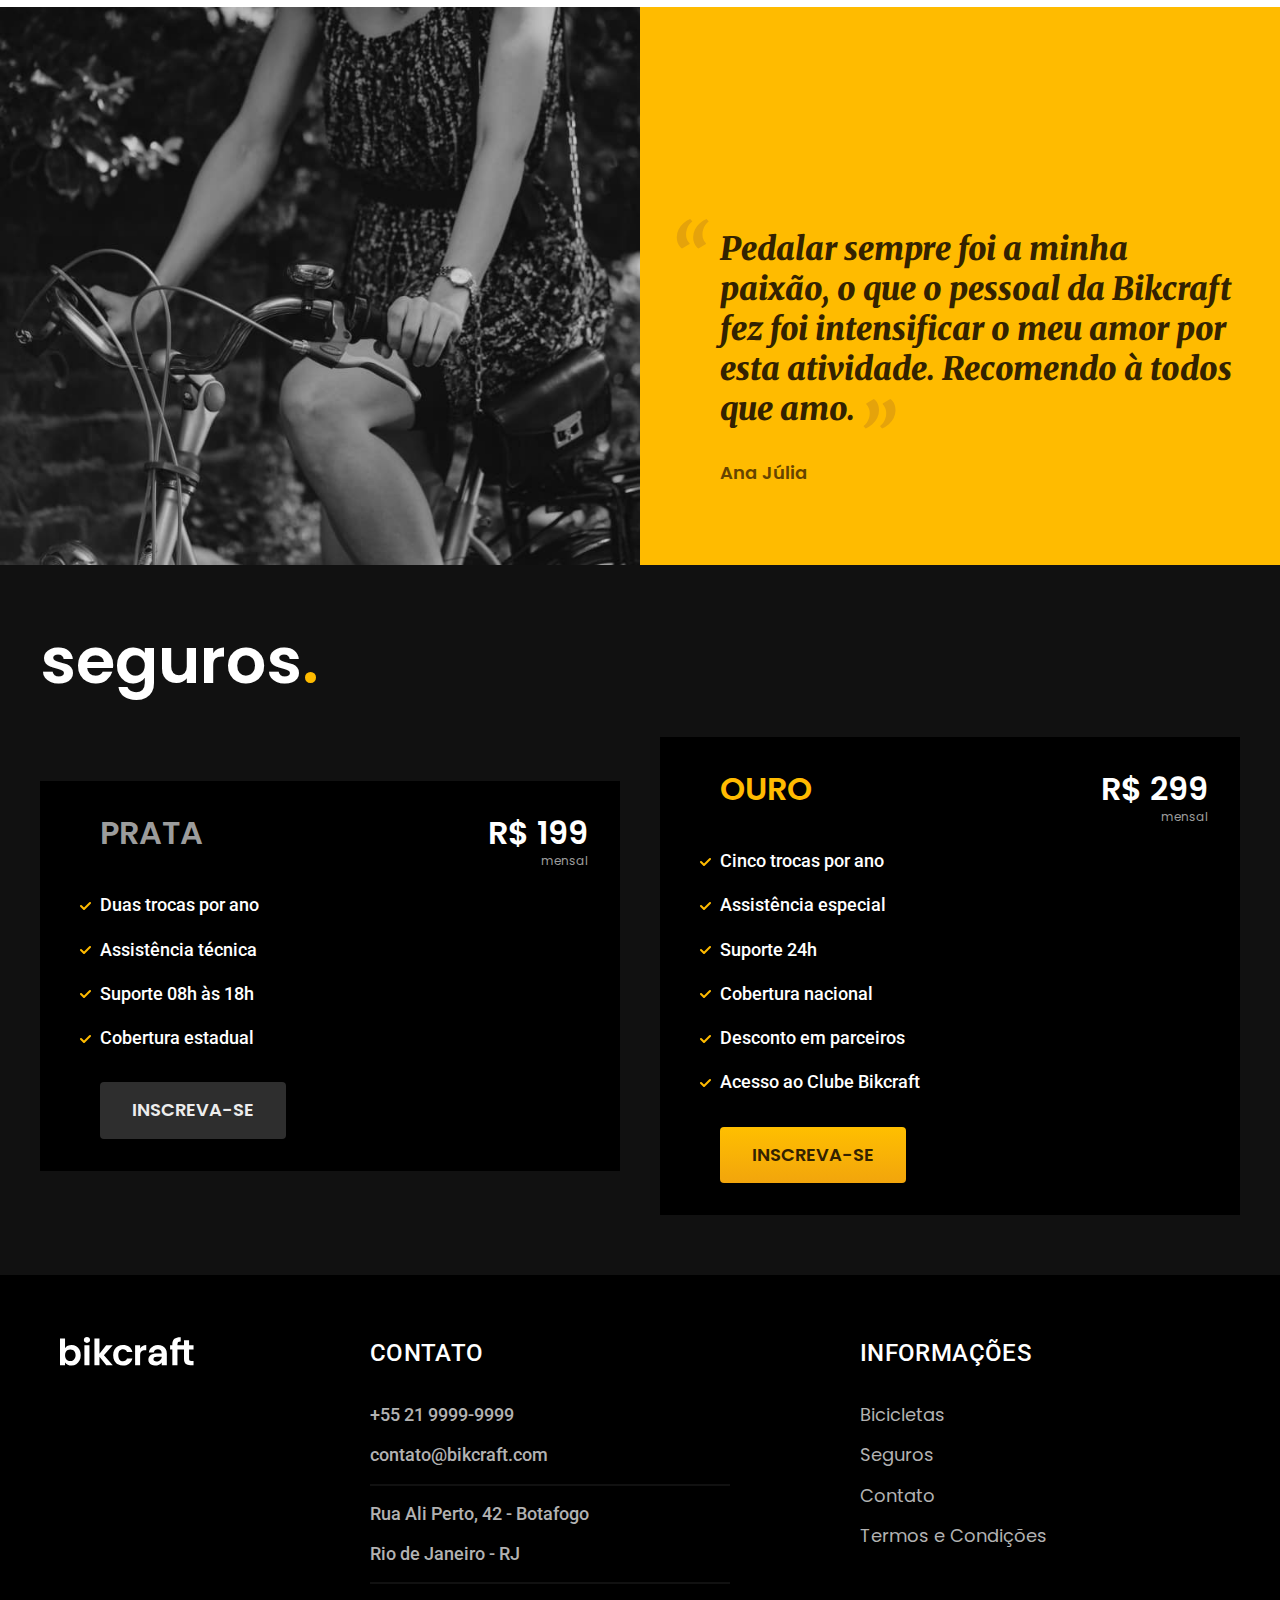
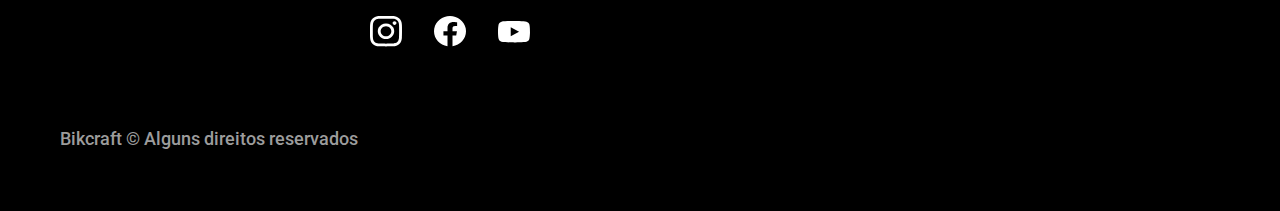
==== commit 9d8bb5da: "bicicletas-pagina" ====
--- a/index.html
+++ b/index.html
@@ -199,7 +199,7 @@
             <li><a href="./bicicletas.html">Bicicletas</a></li>
             <li><a href="./seguros.html">Seguros</a></li>
             <li><a href="./contato.html">Contato</a></li>
-            <li><a href="./bicicletas.html">Termos e Condições</a></li>
+            <li><a href="./termos.html">Termos e Condições</a></li>
           </ul>
         </nav>
       </div>
--- a/css/style.css
+++ b/css/style.css
@@ -17,8 +17,12 @@
 
 /*Bicicletas*/
 @import "./bicicletas/bicicletas-lista.css";
+@import "./bicicletas/bicicletas.css";
 
 /*Seguros*/
 @import "./seguros/seguros.css";
 
+/*Termos e Condições*/
+@import "./termos/termos.css";
 
+
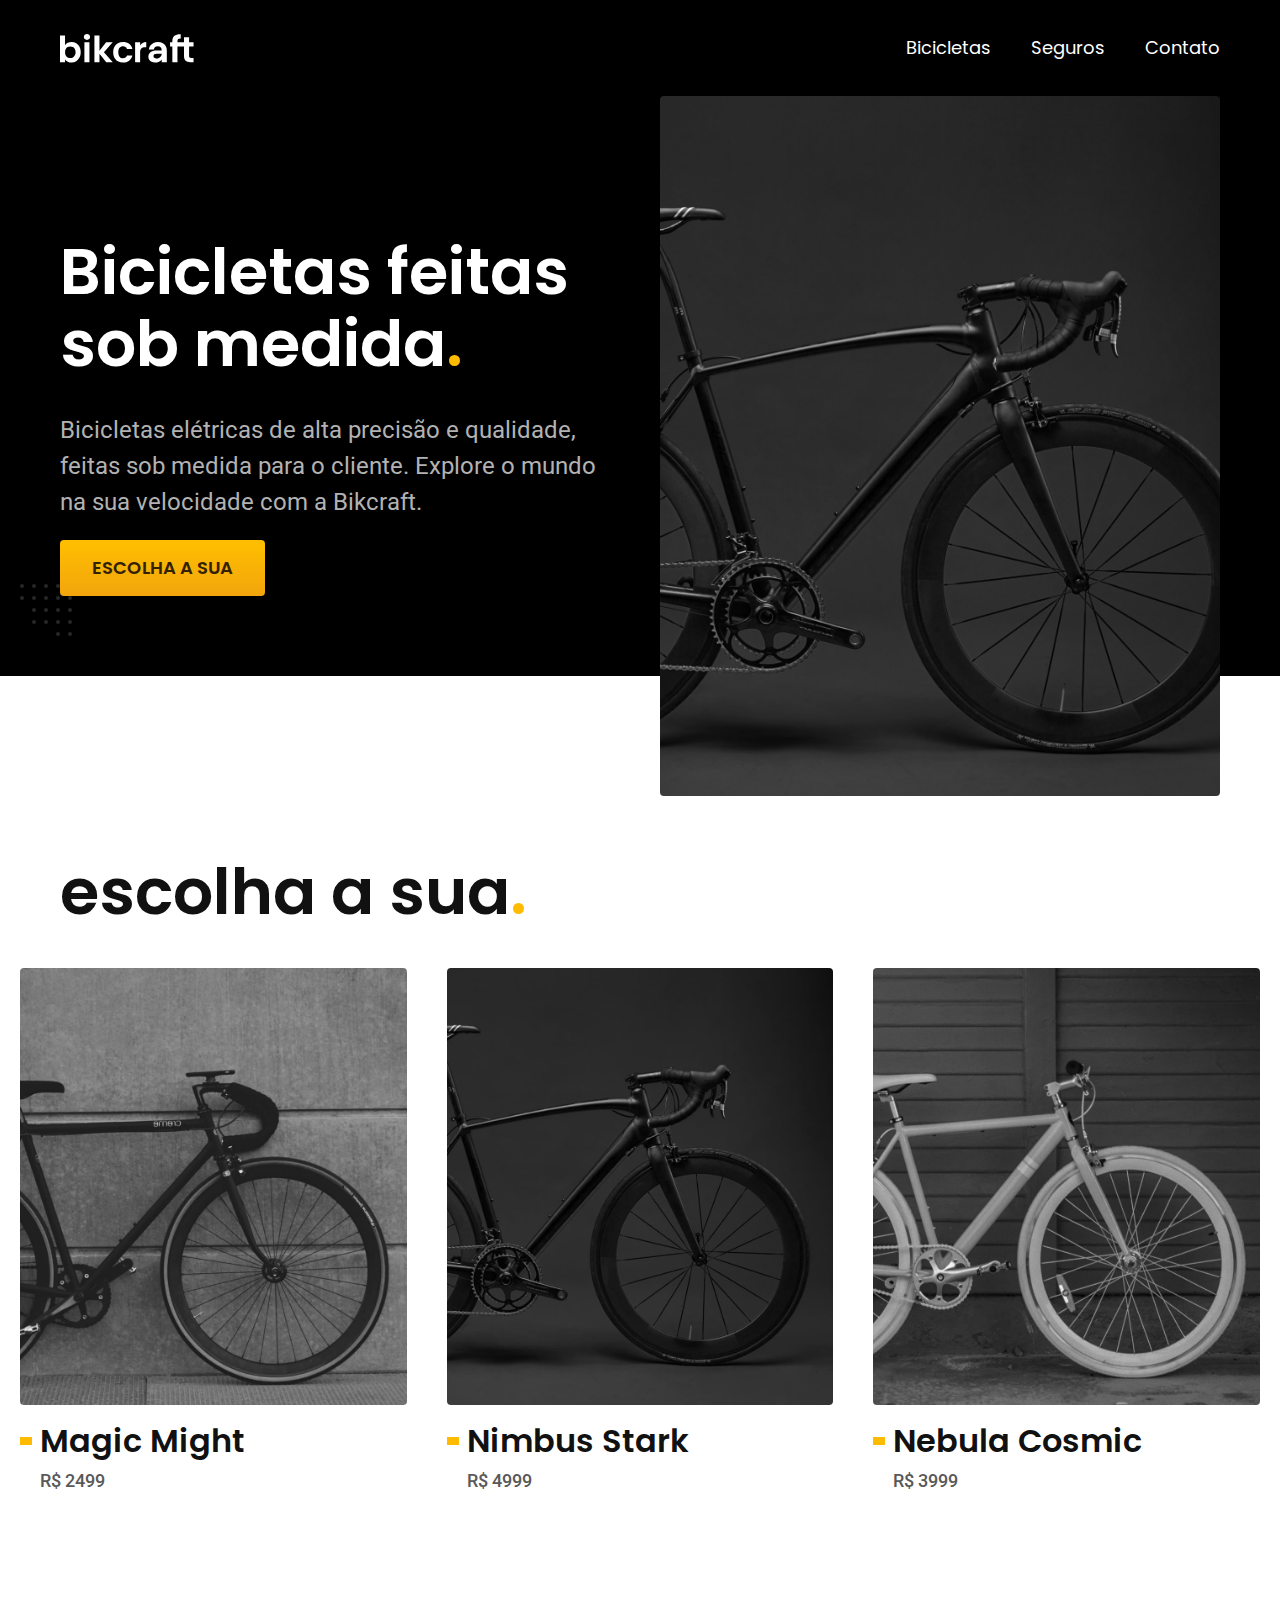
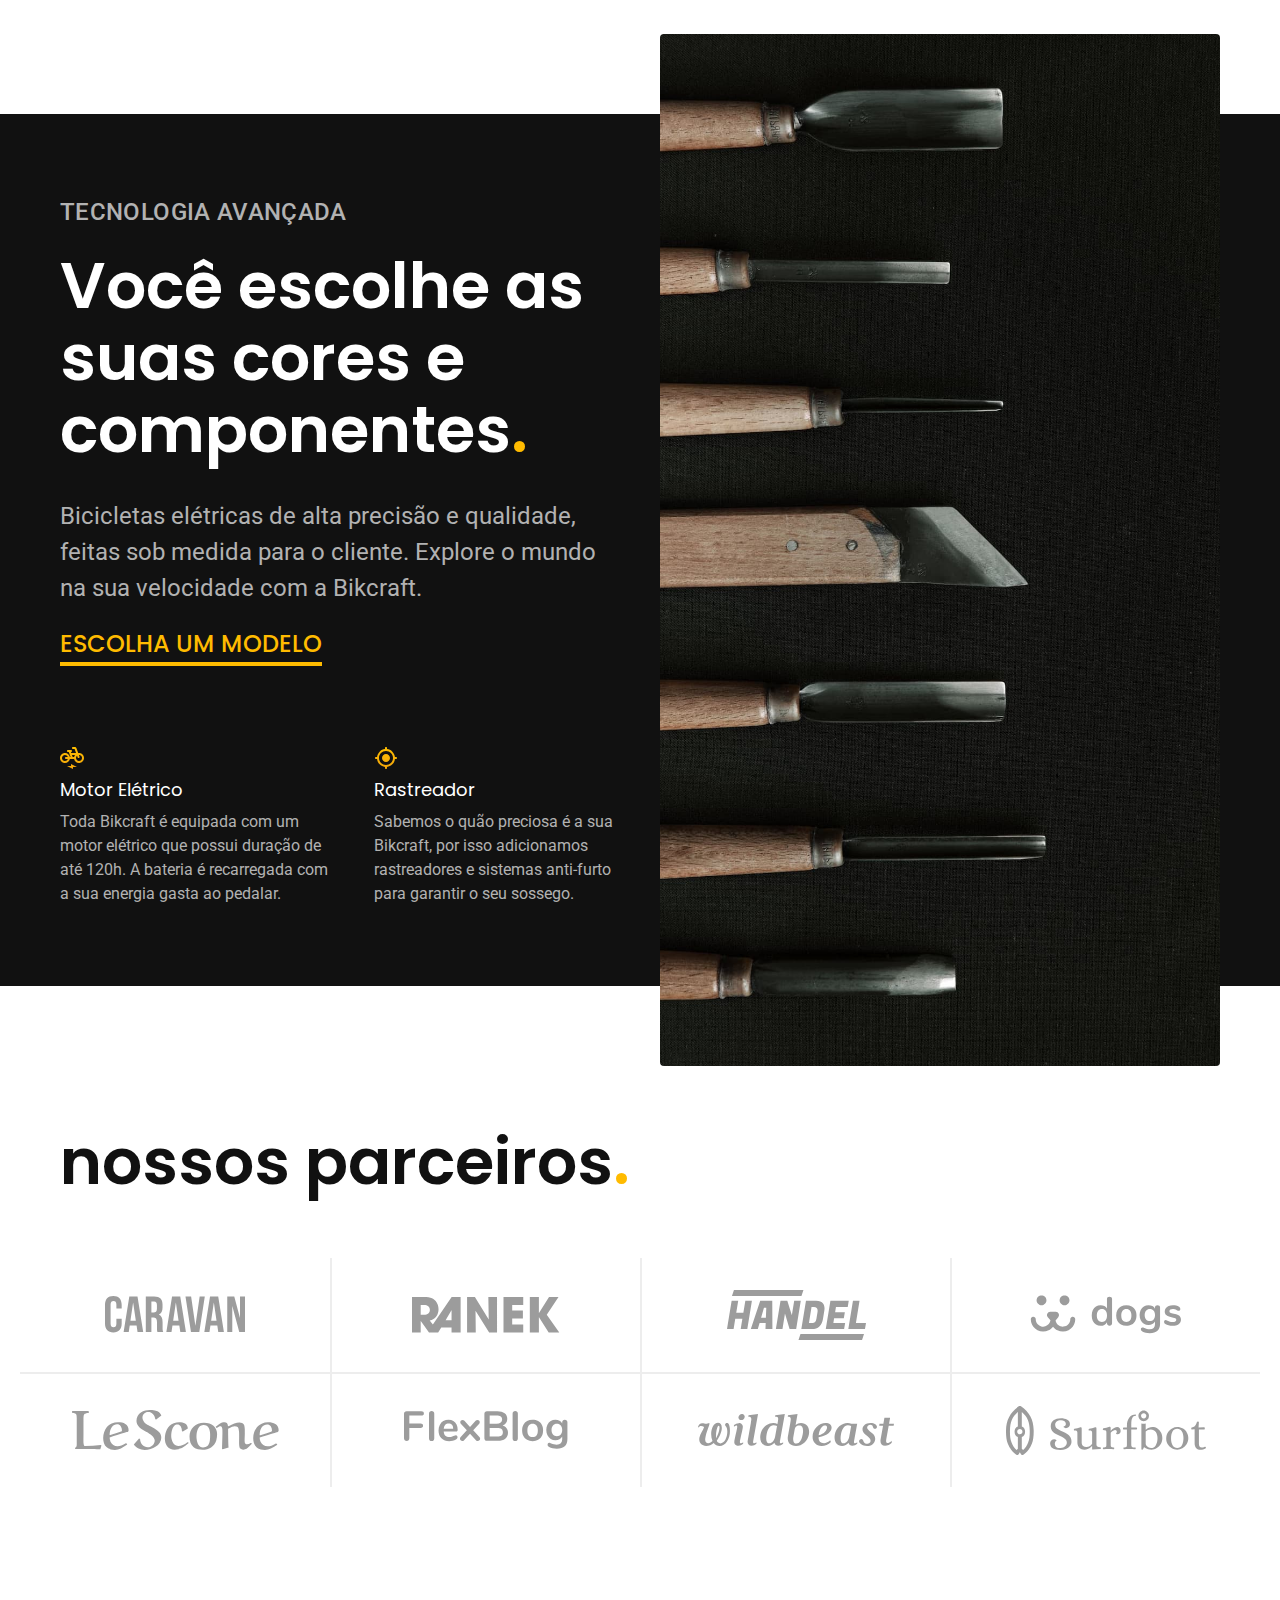
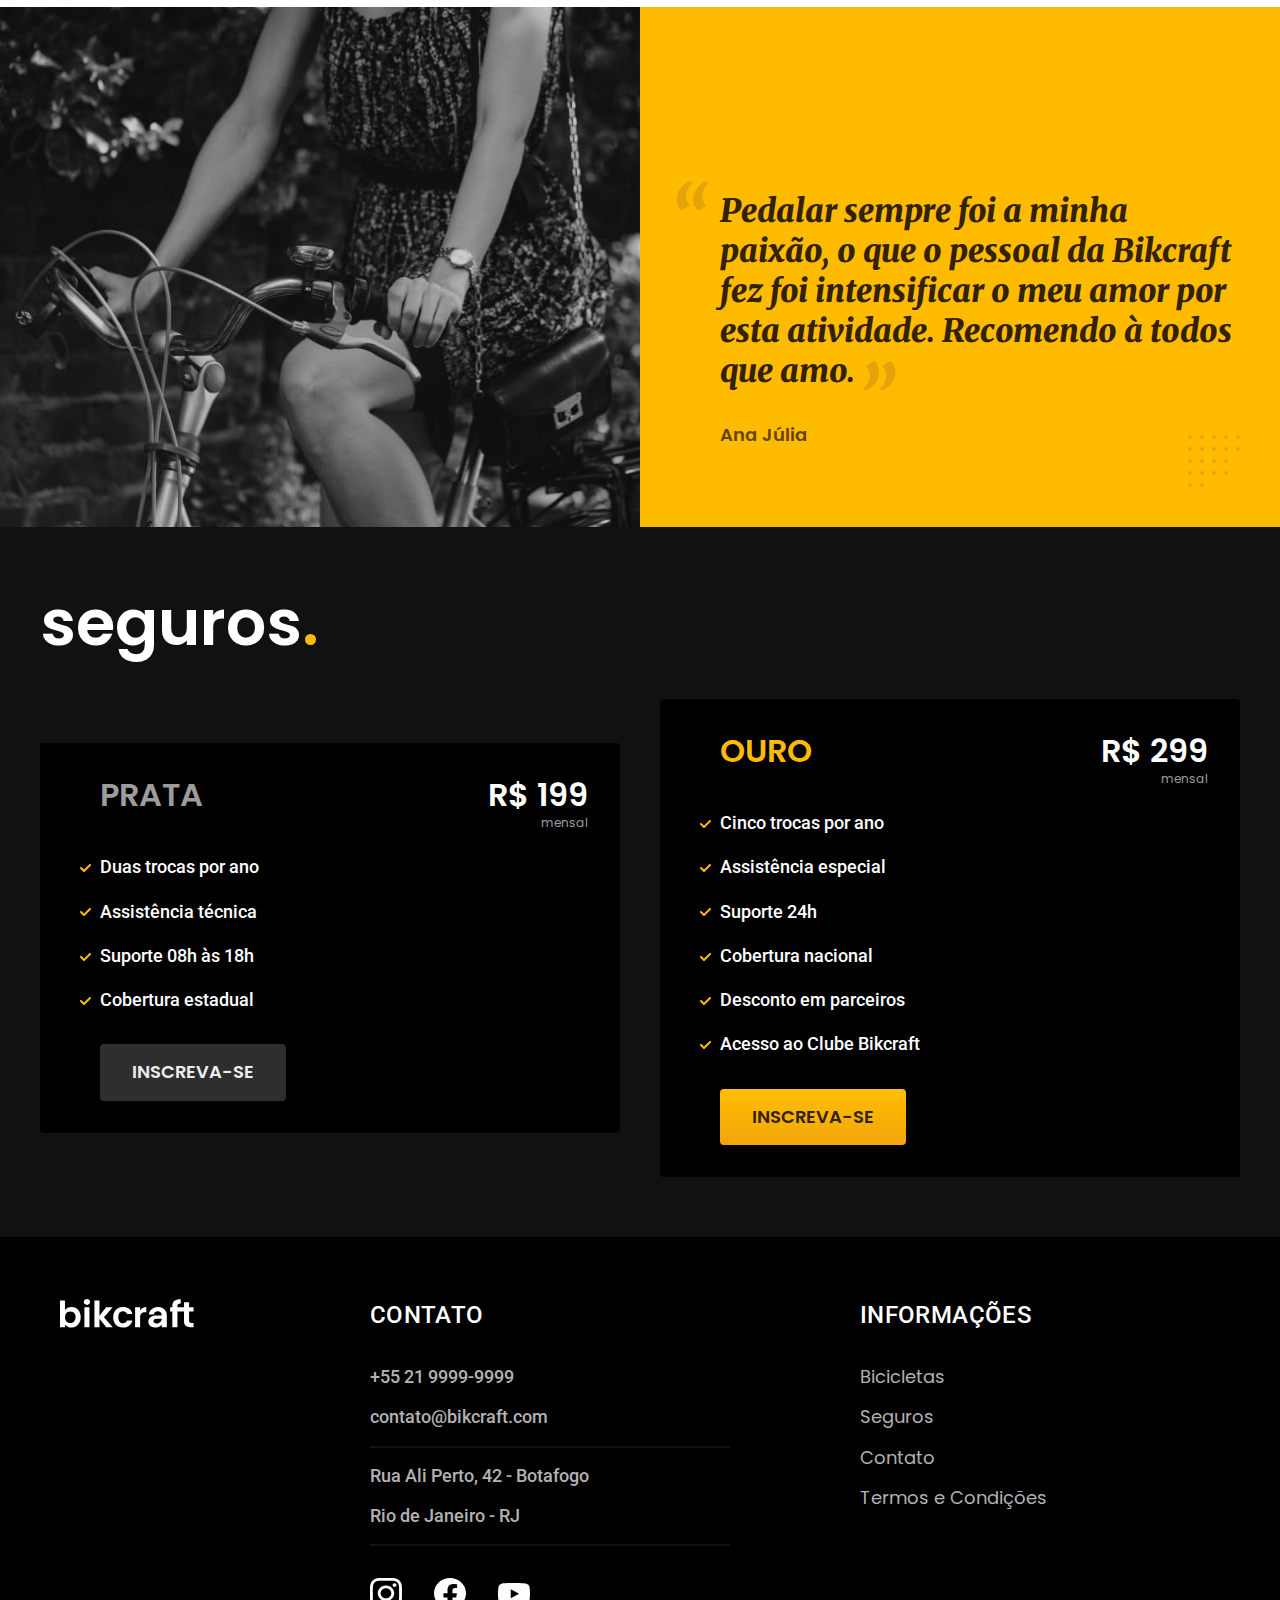
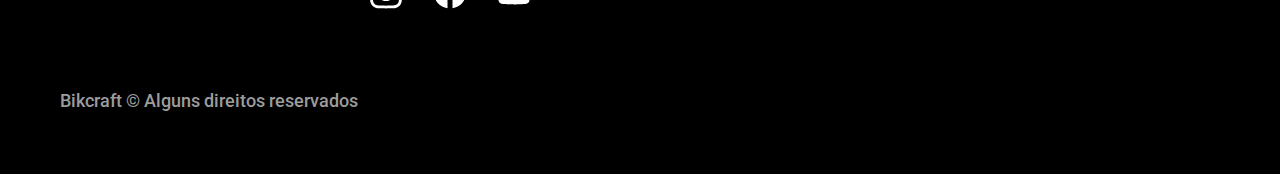
==== commit 4d1f560f: "javascript-menu-ativo" ====
--- a/index.html
+++ b/index.html
@@ -1,5 +1,6 @@
 <!DOCTYPE html>
 <html lang="pt-BR">
+
 <head>
   <meta charset="UTF-8">
   <meta http-equiv="X-UA-Compatible" content="IE=edge">
@@ -9,17 +10,19 @@
   feitas sob medida para o cliente. Explore o 
   mundo na sua velocidade com a Bikcraft.">
 
+  <link rel="preload" href="./css/style.css" as="style">
   <link rel="stylesheet" href="./css/style.css">
 
   <link rel="preconnect" href="https://fonts.googleapis.com">
   <link rel="preconnect" href="https://fonts.gstatic.com" crossorigin>
   <link href="https://fonts.googleapis.com/css2?family=Poppins:wght@400;600&family=Roboto:wght@400;500&display=swap" rel="stylesheet">
 </head>
-<body>    
+
+<body>
   <header class="header-bg">
     <div class="header container">
       <a href="./">
-        <img src="./img/bikcraft-logo.svg" alt="bikcraft">
+        <img src="./img/bikcraft-logo.svg" width="136" height="32" alt="bikcraft">
       </a>
 
       <nav aria-label="primaria">
@@ -35,16 +38,17 @@
   <main class="introducao-bg">
     <div class="introducao container">
       <div class="introducao-conteudo">
-      <h1 class="font-1-xxl cor-0">Bicicletas feitas 
-        sob medida<span class="cor-p1">.</span></h1>
+        <h1 class="font-1-xxl cor-0">Bicicletas feitas
+          sob medida<span class="cor-p1">.</span></h1>
         <p class="font-2-l cor-5">Bicicletas elétricas de alta precisão e qualidade,
-          feitas sob medida para o cliente. Explore o 
+          feitas sob medida para o cliente. Explore o
           mundo na sua velocidade com a Bikcraft.</p>
-          <a href="./bicicletas.html" class="botao">Escolha a sua</a>
-        </div>
-        <div>
-          <img src="./img/fotos/introducao.jpg" alt="Bicicleta elétrica preta.">
-        </div>
+        <a href="./bicicletas.html" class="botao">Escolha a sua</a>
+      </div>
+      <picture>
+        <source media="(max-width: 800px)" srcset="./img/bicicletas/nimbus.jpg">
+        <img src="./img/fotos/introducao.jpg" width="1280" height="1600" alt="Bicicleta elétrica preta.">
+      </picture>
     </div>
   </main>
 
@@ -54,21 +58,21 @@
     <ul>
       <li>
         <a href="./bicicletas/magic.html">
-          <img src="./img/bicicletas/magic-home.jpg" alt="Bicicleta preta">
+          <img src="./img/bicicletas/magic-home.jpg" width="920" height="1040" alt="Bicicleta preta">
           <h3 class="font-1-xl">Magic Might</h3>
           <span class="font-2-m cor-8">R$ 2499</span>
         </a>
       </li>
       <li>
         <a href="./bicicletas/nimbus.html">
-          <img src="./img/bicicletas/nimbus-home.jpg" alt="Bicicleta preta">
+          <img src="./img/bicicletas/nimbus-home.jpg" width="920" height="1040" alt="Bicicleta preta">
           <h3 class="font-1-xl">Nimbus Stark</h3>
           <span class="font-2-m cor-8">R$ 4999</span>
         </a>
       </li>
       <li>
         <a href="./bicicletas/nebula.html">
-          <img src="./img/bicicletas/nebula-home.jpg" alt="Bicicleta preta">
+          <img src="./img/bicicletas/nebula-home.jpg" width="920" height="1040" alt="Bicicleta preta">
           <h3 class="font-1-xl">Nebula Cosmic</h3>
           <span class="font-2-m cor-8">R$ 3999</span>
         </a>
@@ -76,7 +80,7 @@
     </ul>
   </article>
 
-    
+
 
   <article class="tecnologia-bg">
     <div class="tecnologia container">
@@ -84,18 +88,18 @@
         <span class="font-2-l-b cor-5">Tecnologia Avançada</span>
         <h2 class="font-1-xxl cor-0">Você escolhe as suas cores e componentes<span class="cor-p1">.</span></h2>
         <p class="font-2-l cor-5">Bicicletas elétricas de alta precisão e qualidade,
-          feitas sob medida para o cliente. Explore o 
+          feitas sob medida para o cliente. Explore o
           mundo na sua velocidade com a Bikcraft.</p>
-          <a href="./bicicletas.html" class="link">Escolha um modelo</a>
+        <a href="./bicicletas.html" class="link">Escolha um modelo</a>
 
         <div class="tecnologia-vantagens">
           <div>
-            <img src="./img/icones/eletrica.svg" alt="">
+            <img src="./img/icones/eletrica.svg" width="24" height="24" alt="">
             <h3 class="font-1-m cor-0">Motor Elétrico</h3>
             <p class="font-2-s cor-5">Toda Bikcraft é equipada com um motor elétrico que possui duração de até 120h. A bateria é recarregada com a sua energia gasta ao pedalar.</p>
           </div>
           <div>
-            <img src="./img/icones/rastreador.svg" alt="">
+            <img src="./img/icones/rastreador.svg" width="24" height="24" alt="">
             <h3 class="font-1-m cor-0">Rastreador</h3>
             <p class="font-2-s cor-5">Sabemos o quão preciosa é a sua Bikcraft, por isso adicionamos rastreadores e sistemas anti-furto para garantir o seu sossego.</p>
           </div>
@@ -103,7 +107,7 @@
       </div>
 
       <div class="tecnologia-imagem">
-        <img src="./img/fotos/tecnologia.jpg" alt="">
+        <img src="./img/fotos/tecnologia.jpg" width="1200" height="1920">
       </div>
     </div>
   </article>
@@ -112,20 +116,20 @@
     <h2 class="font-1-xxl container">nossos parceiros<span class="cor-p1">.</span></h2>
 
     <ul>
-      <li><img src="./img/parceiros/caravan.svg" alt="caravan"></li>
-      <li><img src="./img/parceiros/ranek.svg" alt="ranek"></li>
-      <li><img src="./img/parceiros/handel.svg" alt="handel"></li>
-      <li><img src="./img/parceiros/dogs.svg" alt="dogs"></li>
-      <li><img src="./img/parceiros/lescone.svg" alt="lescone"></li>
-      <li><img src="./img/parceiros/flexblog.svg" alt="flexblog"></li>
-      <li><img src="./img/parceiros/wildbeast.svg" alt="wildbeast"></li>
-      <li><img src="./img/parceiros/surfbot.svg" alt="surfbot"></li>
+      <li><img src="./img/parceiros/caravan.svg" width="140" height="38" alt="caravan"></li>
+      <li><img src="./img/parceiros/ranek.svg" width="148" height="36" alt="ranek"></li>
+      <li><img src="./img/parceiros/handel.svg" width="139" height="50" alt="handel"></li>
+      <li><img src="./img/parceiros/dogs.svg" width="152" height="39" alt="dogs"></li>
+      <li><img src="./img/parceiros/lescone.svg" width="208" height="41" alt="lescone"></li>
+      <li><img src="./img/parceiros/flexblog.svg" width="164" height="38" alt="flexblog"></li>
+      <li><img src="./img/parceiros/wildbeast.svg" width="196" height="34" alt="wildbeast"></li>
+      <li><img src="./img/parceiros/surfbot.svg" width="200" height="49" alt="surfbot"></li>
     </ul>
   </section>
 
   <section class="depoimento" aria-label="depoimento">
     <div>
-      <img src="./img/fotos/depoimento.jpg" alt="Pessoa pedalando bicicleta bikcraft">
+      <img src="./img/fotos/depoimento.jpg" width="760" height="680" alt="Pessoa pedalando bicicleta bikcraft">
     </div>
     <div class="depoimento-conteudo">
       <blockquote>
@@ -167,12 +171,12 @@
       </div>
     </div>
   </article>
-  
+
   <footer class="footer-bg">
     <div class="footer container">
-      <a href="./"><img src="./img/bikcraft-logo.svg" alt="bikcraft"></a>
+      <a href="./"><img src="./img/bikcraft-logo.svg" width="136" height="32" alt="bikcraft"></a>
       <div class="footer-contato">
-      
+
         <h3 class="font-2-l-b cor-0">Contato</h3>
         <ul class="font-2-m cor-5">
           <li><a href="tel:+552199999999">+55 21 9999-9999</a></li>
@@ -182,13 +186,13 @@
         </ul>
         <div class="footer-redes">
           <a href="./">
-            <img src="./img/redes/instagram.svg" alt="Instagram">
+            <img src="./img/redes/instagram.svg" width="32" height="31" alt="Instagram">
           </a>
           <a href="./">
-            <img src="./img/redes/facebook.svg" alt="Facebook">
+            <img src="./img/redes/facebook.svg" width="32" height="31" alt="Facebook">
           </a>
           <a href="./">
-            <img src="./img/redes/youtube.svg" alt="YouTube">
+            <img src="./img/redes/youtube.svg" width="32" height="22" alt="YouTube">
           </a>
         </div>
       </div>
@@ -206,5 +210,7 @@
       <p class="footer-copy font-2-m cor-6">Bikcraft © Alguns direitos reservados</p>
     </div>
   </footer>
-</body> 
+  <script src="./js/script.js"></script>
+</body>
+
 </html>--- a/css/style.css
+++ b/css/style.css
@@ -8,6 +8,7 @@
 
 /*utilidades*/
 @import "./utilidades/componentes.css";
+@import "./utilidades/formulario.css";
 
 /* Home */
 @import "./home/introducao.css"; 
@@ -19,8 +20,21 @@
 @import "./bicicletas/bicicletas-lista.css";
 @import "./bicicletas/bicicletas.css";
 
+/*Bicicleta*/
+@import "./bicicleta/bicicleta.css";
+@import "./bicicleta/seguro.css";
+
+/*Contato*/
+@import "./contato/contato.css";
+@import "./contato/lojas.css";
+
+/*Orçamento*/
+@import "./orcamento/orcamento.css";
+
 /*Seguros*/
 @import "./seguros/seguros.css";
+@import "./seguros/vantagens.css";
+@import "./seguros/perguntas.css";
 
 /*Termos e Condições*/
 @import "./termos/termos.css";
--- a/css/style.css
+++ b/css/style.css
@@ -8,6 +8,7 @@
 
 /*utilidades*/
 @import "./utilidades/componentes.css";
+@import "./utilidades/formulario.css";
 
 /* Home */
 @import "./home/introducao.css"; 
@@ -19,8 +20,21 @@
 @import "./bicicletas/bicicletas-lista.css";
 @import "./bicicletas/bicicletas.css";
 
+/*Bicicleta*/
+@import "./bicicleta/bicicleta.css";
+@import "./bicicleta/seguro.css";
+
+/*Contato*/
+@import "./contato/contato.css";
+@import "./contato/lojas.css";
+
+/*Orçamento*/
+@import "./orcamento/orcamento.css";
+
 /*Seguros*/
 @import "./seguros/seguros.css";
+@import "./seguros/vantagens.css";
+@import "./seguros/perguntas.css";
 
 /*Termos e Condições*/
 @import "./termos/termos.css";
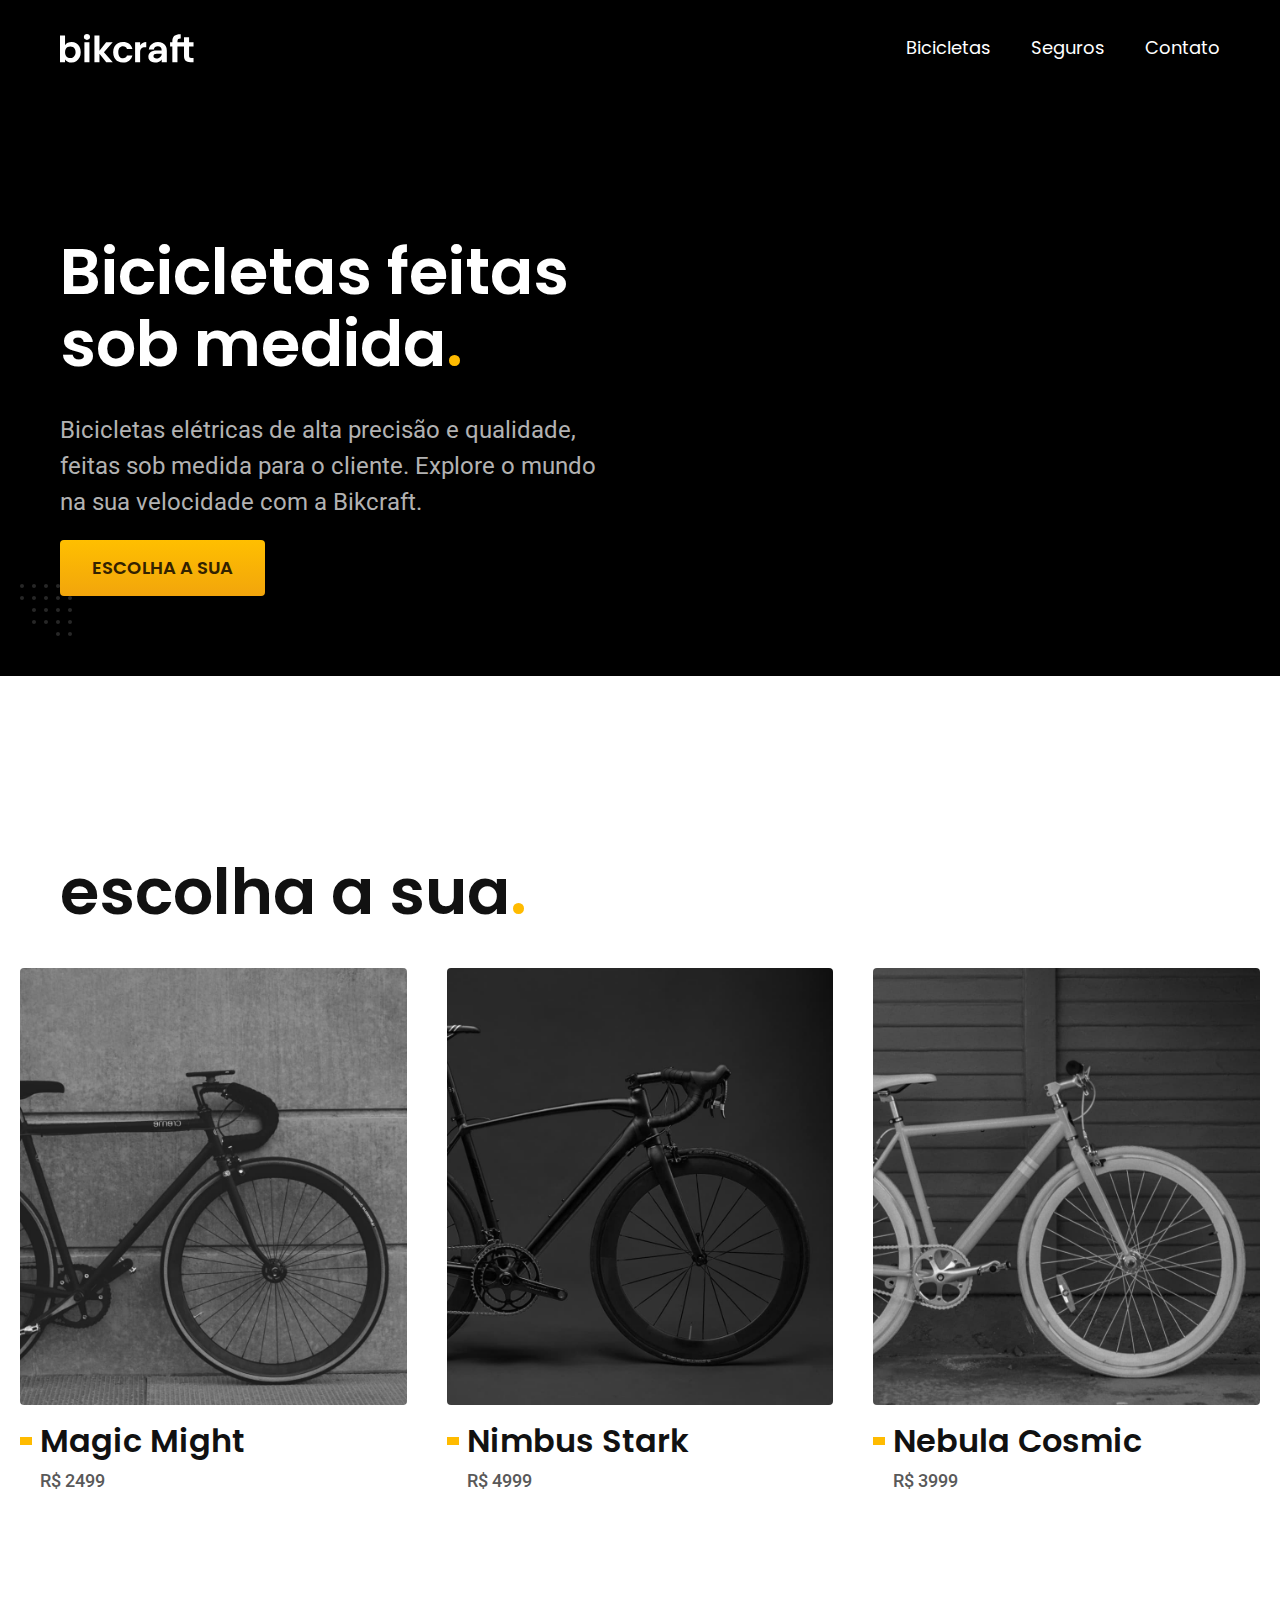
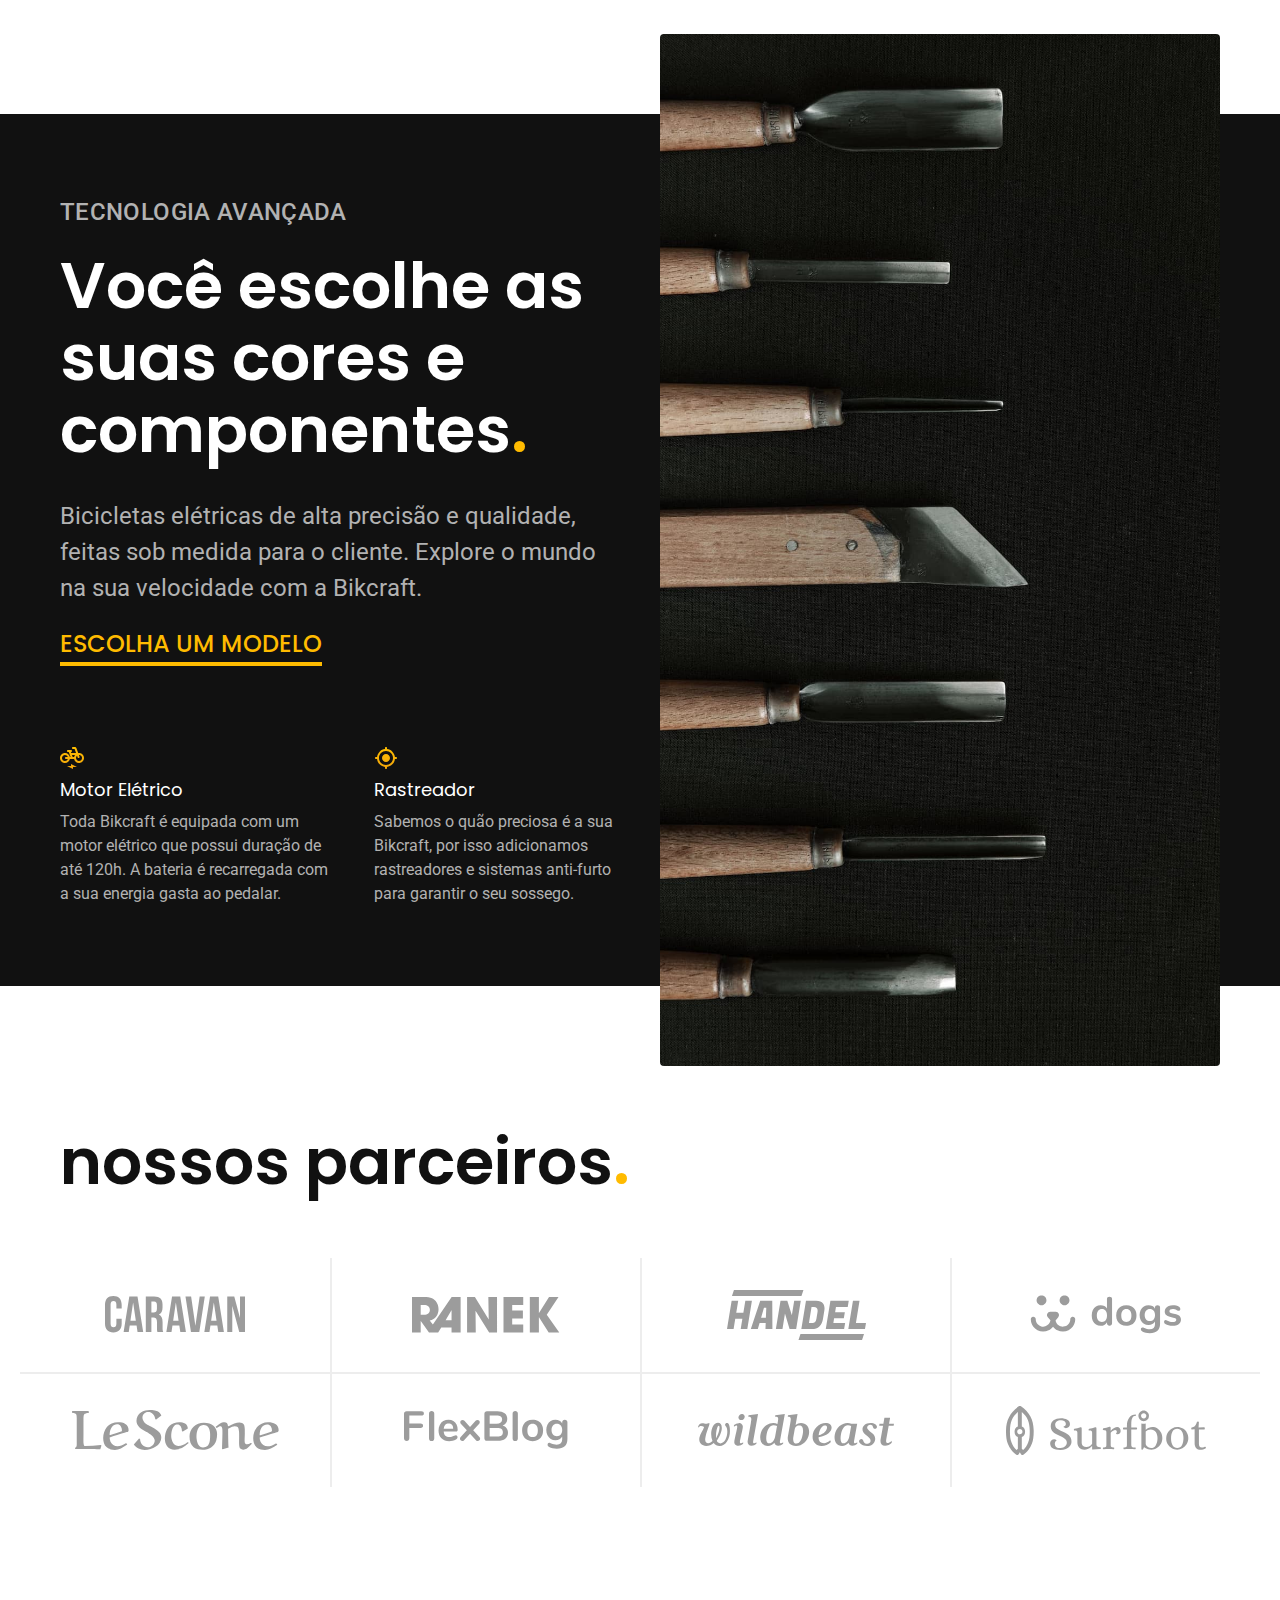
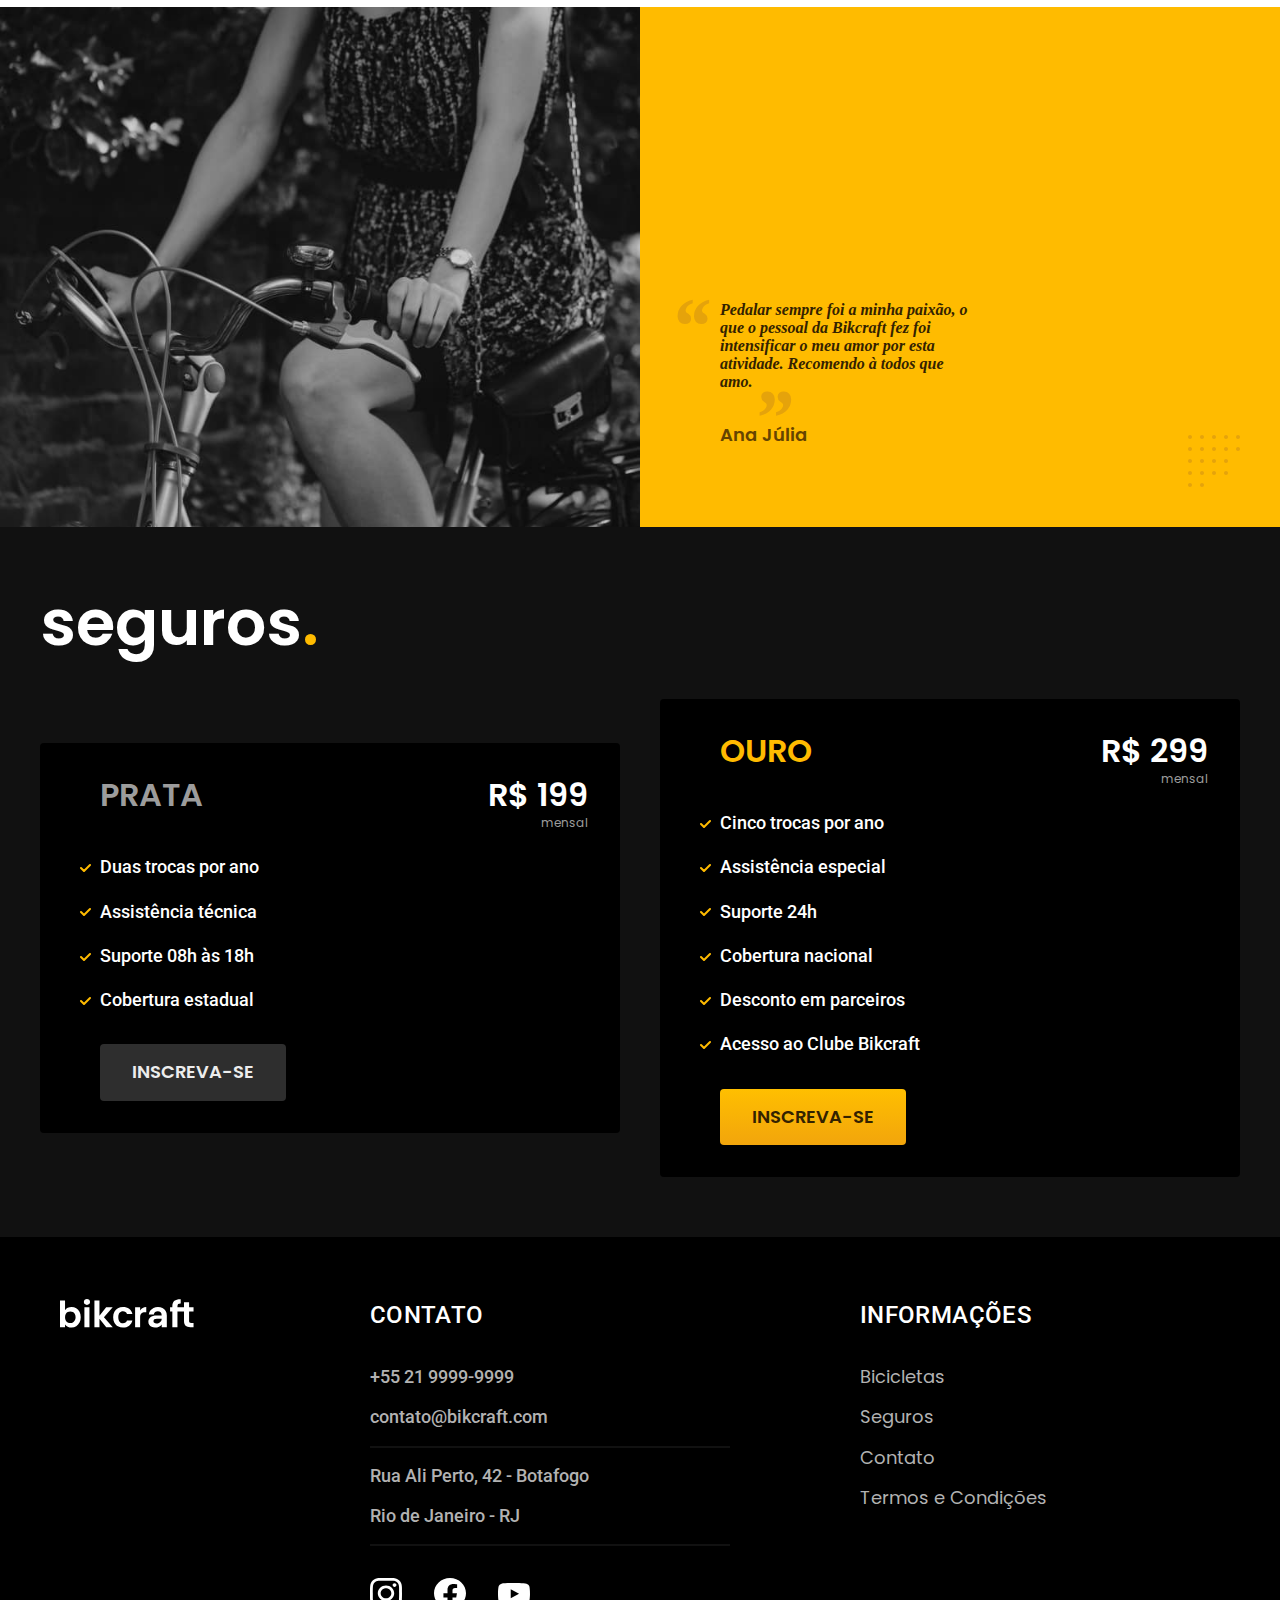
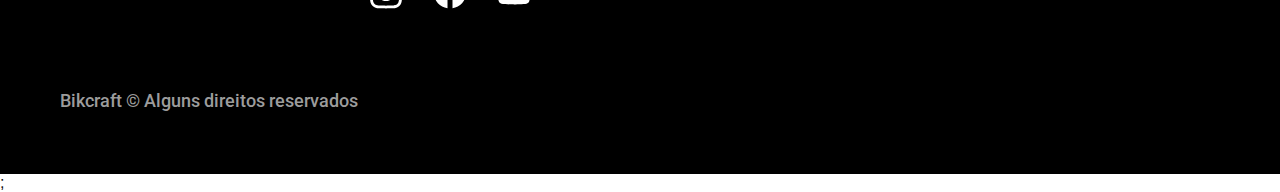
==== commit 713f499b: "otimizado para producao" ====
--- a/index.html
+++ b/index.html
@@ -10,12 +10,17 @@
   feitas sob medida para o cliente. Explore o 
   mundo na sua velocidade com a Bikcraft.">
 
-  <link rel="preload" href="./css/style.css" as="style">
-  <link rel="stylesheet" href="./css/style.css">
+  <link rel="shortcut icon" href="./img/favicon.svg" type="image/svg+xml">
+  <link rel="preload" href="./css/style.min.css" as="style">
+  <link rel="stylesheet" href="./css/style.min.css">
 
   <link rel="preconnect" href="https://fonts.googleapis.com">
   <link rel="preconnect" href="https://fonts.gstatic.com" crossorigin>
   <link href="https://fonts.googleapis.com/css2?family=Poppins:wght@400;600&family=Roboto:wght@400;500&display=swap" rel="stylesheet">
+
+  <script>
+    document.documentElement.classList.add('js')
+  </script>
 </head>
 
 <body>
@@ -38,14 +43,14 @@
   <main class="introducao-bg">
     <div class="introducao container">
       <div class="introducao-conteudo">
-        <h1 class="font-1-xxl cor-0">Bicicletas feitas
+        <h1 class="font-1-xxl cor-0 fadeInDown" data-anime="200">Bicicletas feitas
           sob medida<span class="cor-p1">.</span></h1>
-        <p class="font-2-l cor-5">Bicicletas elétricas de alta precisão e qualidade,
+        <p class="font-2-l cor-5 fadeInDown" data-anime="400">Bicicletas elétricas de alta precisão e qualidade,
           feitas sob medida para o cliente. Explore o
           mundo na sua velocidade com a Bikcraft.</p>
-        <a href="./bicicletas.html" class="botao">Escolha a sua</a>
-      </div>
-      <picture>
+        <a href="./bicicletas.html" class="botao fadeInDown" data-anime="600">Escolha a sua</a>
+      </div>
+      <picture data-anime="800" class="fadeInDown">
         <source media="(max-width: 800px)" srcset="./img/bicicletas/nimbus.jpg">
         <img src="./img/fotos/introducao.jpg" width="1280" height="1600" alt="Bicicleta elétrica preta.">
       </picture>
@@ -133,7 +138,7 @@
     </div>
     <div class="depoimento-conteudo">
       <blockquote>
-        <p class="font-1-xl cor-p5">Pedalar sempre foi a minha paixão, o que o pessoal da Bikcraft fez foi intensificar o meu amor por esta atividade. Recomendo à todos que amo.
+        <p class="font-1-xle cor-p5">Pedalar sempre foi a minha paixão, o que o pessoal da Bikcraft fez foi intensificar o meu amor por esta atividade. Recomendo à todos que amo.
         </p>
         <span class="font-1-m-b cor-p4">Ana Júlia</span>
       </blockquote>
@@ -176,7 +181,6 @@
     <div class="footer container">
       <a href="./"><img src="./img/bikcraft-logo.svg" width="136" height="32" alt="bikcraft"></a>
       <div class="footer-contato">
-
         <h3 class="font-2-l-b cor-0">Contato</h3>
         <ul class="font-2-m cor-5">
           <li><a href="tel:+552199999999">+55 21 9999-9999</a></li>
@@ -210,6 +214,8 @@
       <p class="footer-copy font-2-m cor-6">Bikcraft © Alguns direitos reservados</p>
     </div>
   </footer>
+
+  <script src="./js/plugins/simple-anime.js"></script>;
   <script src="./js/script.js"></script>
 </body>
 
--- a/css/style.min.css
+++ b/css/style.min.css
@@ -0,0 +1 @@
+body{margin:0;font-family:Arial,Helvetica,sans-serif;color:#111;padding:0}ul{margin:0;padding:0;list-style:none}a{text-decoration:none;color:inherit}blockquote,dd,h1,h2,h3,h4,p,ul{margin:0}img{max-width:100%;height:auto;display:block}img[src$=".jpg"]{border-radius:4px}.font-1-xs{font:400 0.75rem/1.35 Poppins,sans-serif}.font-2-xs{font:400 0.875/1.5 Roboto,sans-serif}.font-1-s{font:400 1rem/1.5 Poppins,sans-serif}.font-2-s{font:400 1rem/1.5 Roboto,sans-serif}.font-1-m{font:400 1.125rem/1.35 Poppins,sans-serif}.font-1-m-b{font:600 1.125rem/1.35 Poppins,sans-serif}.font-2-m{font:500 1.125rem/1.35 Roboto,sans-serif}.font-1-l{font:400 1.5rem/1.5 Poppins,sans-serif}.font-2-l,.font-2-l-b{font:400 1.5rem/1.5 Roboto,sans-serif}.font-2-l-b{font-weight:500;letter-spacing:.015em;text-transform:uppercase}.font-1-xl{font:600 2rem/1.25 Poppins,sans-serif}.font-2-xl{font:500 2rem/1.25 Roboto,sans-serif}.font-1-xxl{font:600 4rem/1.125 Poppins,sans-serif}@media (max-width:1200px){.font-1-xxl{font-size:3remx}.font-2-l,.font-2-l-b{font-size:1.25rem}}@media (max-width:800px){.font-1-xxl{font-size:2rem}.font-1-xl,.font-2-xl{font-size:1.5rem}}:root{--cor-0:#ffffff;--cor-1:#F7F7F7;--cor-2:#ededed;--cor-3:#dedede;--cor-4:#cccccc;--cor-5:#b2b2b2;--cor-6:#9c9c9c;--cor-7:#717171;--cor-8:#595959;--cor-9:#404040;--cor-10:#2e2e2e;--cor-11:#111111;--cor-12:#000000;--cor-p1:#ffbb00;--cor-p2:#E5A30B;--cor-p3:#A66F00;--cor-p4:#664400;--cor-p5:#332200}.cor-0{color:var(--cor-0)}.cor-1{color:var(--cor-1)}.cor-2{color:var(--cor-2)}.cor-3{color:var(--cor-3)}.cor-4{color:var(--cor-4)}.cor-5{color:var(--cor-5)}.cor-6{color:var(--cor-6)}.cor-7{color:var(--cor-7)}.cor-8{color:var(--cor-8)}.cor-9{color:var(--cor-9)}.cor-10{color:var(--cor-10)}.cor-11{color:var(--cor-11)}.cor-12{color:var(--cor-12)}.cor-p1{color:var(--cor-p1)}.cor-p2{color:var(--cor-p2)}.cor-p3{color:var(--cor-p3)}.cor-p4{color:var(--cor-p4)}.cor-p5{color:var(--cor-p5)}.js .fadeInDown{transform:translate3d(0,-20px,0)}.js.fadeInUp{transform:translate3d(0,20px,0)}.js .fadeInRight{transform:translate3d(20px,0,0)}.js .fadeInLeft{transform:translate3d(-20px,0,0)}.js [data-anime]{opacity:0}.js .anime{opacity:1;transform:none;transition:transform .8s,opacity .8s}.header-bg{background-color:var(--cor-12)}.header{display:flex;flex-wrap:wrap;gap:20px;justify-content:space-between;align-items:center;padding-top:20px;padding-bottom:20px}.header-menu{display:flex;flex-wrap:wrap;gap:40px}.header-menu a{display:inline-block;padding:16px 0;font-size:18px;position:relative}.header-menu a:after{content:"";display:block;height:2px;width:0;background-color:var(--cor-0);margin-top:4px;transition:.3s;position:absolute}.header-menu a.ativo::after,.header-menu a:hover:after{width:100%}@media (max-width:800px){.header-menu{gap:20px}.header-menu a{background-color:var(--cor-11);padding:12px 16px;border-radius:5px}.header-menu a:hover{background-color:var(--cor-10)}.header-menu a:after{display:none}}@media (max-width:600px){.header-menu{gap:12px}.header-menu a{padding:8px 12px;font-size:14px}}.footer-bg{background-color:var(--cor-12)}.footer{display:grid;grid-template-columns:3fr 5fr 4fr;gap:40px;padding-top:60px;padding-bottom:60px}.footer h3{margin-bottom:32px}.footer-contato ul{margin-bottom:32px}.footer-contato li:nth-child(2n)::after{content:'';display:block;max-width:360px;height:2px;background-color:var(--cor-11);margin-top:16px}.footer li{margin-bottom:16px}.footer-redes{display:flex;align-items:center;gap:32px}.footer a:hover{color:var(--cor-0)}.footer-copy{grid-column:1/-1;margin-top:40px}@media (max-width:800px){.footer>img{display:none}.footer{grid-template-columns:1fr 1fr}}@media (max-width:600px){.footer{grid-template-columns:1fr;gap:60px}.footer-copy{margin-top:0}}.container{box-sizing:border-box;max-width:1200px;padding-left:20px;padding-right:20px;margin:0 auto}.botao{padding:16px 32px;display:inline-block;background:linear-gradient(#ffbf00,#f2a50c);border-radius:4px;box-shadow:0 1px 2px 0 rgba(0,0,0,.1);text-transform:uppercase;color:var(--cor-p5);font:600 1.125rem/1.35 Poppins,sans-serif;max-width:max-content;border:none;cursor:pointer}.link{display:inline-block;color:var(--cor-p1);font:500 1.5rem/1.5 Poppins,sans-serif;text-transform:uppercase}.link::after{content:'';display:block;background-color:currentColor;width:100%;height:4px}.link:hover{color:var(--cor-0)}.titulo-bg{background-color:var(--cor-11);padding-top:60px;padding-bottom:60px}.titulo{background:url('../img/dec/top-right.svg') no-repeat top right 20px}.titulo p{margin-bottom:4px}.botao:hover{background:linear-gradient(#ffb60d,#e59317)}.botao.secundario{background:var(--cor-10);color:var(--cor-2)}.botao.secundario:hover{background:var(--cor-9)}.botao.seta{display:flex;align-items:center}.botao.seta::after{content:'';display:inline-block;width:18px;height:10px;margin-left:12px;background:url(../img/icones/seta.svg);transition:.2s}.botao.seta:hover::after{transform:translateX(4px)}@media (max-width:800px){.titulo-bg{padding-top:40px;padding-bottom:40px}.titulo p{font-size:1rem;text-transform:lowercase;font-weight:400}}@media (max-width:600px){.botao{padding:12px 16px;font-size:16px}}.form{display:grid;grid-template-columns:1fr 1fr;gap:20px}.form label{display:block;font:600 1rem/1.5 Poppins,sans-serif;margin-bottom:4px}.form input[type=email],.form input[type=number],.form input[type=text],.form textarea{font:400 1rem/1.5 Roboto,sans-serif;background-color:var(--cor-1);border:1px solid var(--cor-2);padding:12px;border-radius:4px;width:100%;box-sizing:border-box}.form .col-2{grid-column:span 2}.form input[type=email]:focus,.form input[type=number]:focus,.form input[type=text]:focus,.form textarea:focus{outline:0;border-color:var(--cor-p1);background-color:var(--cor-0);box-shadow:0 0 0 2px #fea}@media (max-width:600px){.form{grid-template-columns:1fr}.form .col-2{grid-column:1}}.introducao-bg{background:var(--cor-12) url('../img/dec/bottom-left.svg') no-repeat bottom 160px left 20px;box-shadow:inset 0 -120px var(--cor-0)}.introducao{display:grid;grid-template-columns:1fr 1fr;gap:0 40px}.introducao-conteudo{align-self:end;padding-bottom:200px}.introducao img{height:100%;width:100%;object-fit:cover;border-radius:4px}.introducao h1{margin-bottom:32px}.introducao p{margin-bottom:20px}@media (max-width:800px){.introducao-bg{background-color:var(--cor-11);padding-top:40px;box-shadow:inset 0 -60px var(--cor-0)}.introducao{grid-template-columns:1fr;gap:32px}.introducao-conteudo{padding-bottom:0}.introducao h1{font-size:32px;margin-bottom:32px}.introducao img{height:300px;width:100%}}.tecnologia-bg{background-color:var(--cor-11);box-shadow:inset 0 80px var(--cor-0),inset 0 -80px var(--cor-0)}.tecnologia{display:grid;grid-template-columns:1fr 1fr;gap:40px}.tecnologia-imagem img{height:100%;width:100%;object-fit:cover;object-position:left}.tecnologia-conteudo{padding-top:160px;padding-bottom:160px}.tecnologia-conteudo>span{margin-bottom:20px;display:block}.tecnologia-conteudo h2{margin-bottom:32px}.tecnologia-conteudo>p{margin-bottom:20px}.tecnologia-conteudo a{margin-bottom:80px}.tecnologia-vantagens{display:flex;gap:40px}.tecnologia-vantagens h3{margin-bottom:8px;width:max-content}.tecnologia-vantagens img{margin-bottom:8px;width:24px}@media (max-width:800px){.tecnologia-bg{box-shadow:initial}.tecnologia{grid-template-columns:1fr}.tecnologia-conteudo{padding-top:60px;padding-bottom:60px}.tecnologia-imagem{display:none}.tecnologia-conteudo a{margin-bottom:60px}}@media (max-width:600px){.tecnologia-vantagens{flex-direction:column}}.parceiros{padding-top:60px;padding-bottom:120px}.parceiros h2{margin-bottom:60px}.parceiros ul{padding:0 20px;max-width:1400px;display:grid;grid-template-columns:repeat(4,1fr);margin:0 auto}.parceiros li{display:flex;padding:32px;border-left:2px solid var(--cor-2)}.parceiros img{margin:auto}.parceiros li:first-child,.parceiros li:nth-child(5){border-left:none}.parceiros li:nth-child(n+5){border-top:2px solid var(--cor-2)}@media (max-width:800px){.parceiros{padding-bottom:60px}.parceiros h2{margin-bottom:20px}.parceiros ul{grid-template-columns:repeat(2,1fr)}.parceiros li{padding:20px}.parceiros li:nth-child(n+3){border-top:2px solid var(--cor-2)}.parceiros li:nth-child(odd){border-left:none}}.depoimento{display:grid;grid-template-columns:1fr 1fr;background-color:var(--cor-p1);overflow:hidden}.depoimento img{border-radius:0;width:100%;height:100%;object-fit:cover}.depoimento-conteudo{padding:40px 40px 80px 80px;align-self:end;background:url('../img/dec/bottom-right-p.svg') no-repeat bottom 40px right 40px}.depoimento-conteudo p{max-width:32ch;font-family:Merriweather;font-style:italic;font-weight:900;margin-bottom:32px;position:relative}.depoimento p::before{content:'“';font-size:5rem;color:var(--cor-p2);position:absolute;left:-50px;top:-20px}.depoimento p::after{content:'”';font-size:5rem;color:var(--cor-p2);position:absolute}@media (min-width:1200px){.depoimento img{max-height:520px}}@media (max-width:800px){.depoimento{grid-template-columns:1fr;text-align:center}.depoimento-conteudo{padding:40px 20px;justify-self:center}.depoimento img{height:200px}}.bicicletas-lista{padding-top:60px;padding-bottom:120px}.bicicletas-lista ul{display:flex;gap:40px;padding:0 20px 20px 20px;max-width:1400px;margin:0 auto;overflow-x:auto}#bicicleta .bicicletas-lista ul{padding:0 0 20px 0}.bicicletas-lista h2{margin-bottom:40px}.bicicletas-lista li{min-width:280px}.bicicletas-lista a{display:block}.bicicletas-lista img{margin-bottom:16px}.bicicletas-lista h3{margin-bottom:8px;display:flex;align-items:center}.bicicletas-lista h3::before{content:"";display:inline-block;background-color:var(--cor-p1);height:8px;width:12px;margin-right:8px;transition:width .3s}.bicicletas-lista a:hover h3::before{width:24px}.bicicletas-lista li span{padding-left:20px}@media (max-width:800px){.bicicletas-lista{padding-bottom:60px}.bicicletas-lista ul{gap:20px}}.bicicletas-bg{background:linear-gradient(to right,var(--cor-0) 30%,var(--cor-11) 0)}.bicicletas{display:grid;grid-template-columns:1fr 1fr;gap:40px;padding:60px 0;background:url('../img/dec/top-right.svg') no-repeat top 40px right 40px}.bicicletas-imagem{position:relative}.bicicletas-imagem span{background-color:var(--cor-12);padding:8px 16px;display:inline-block;position:absolute;top:20px;right:0;border-radius:4px 0 0 4px}.bicicletas-conteudo{display:grid;grid-template-columns:1fr auto;align-content:start}.bicicletas h2,.bicicletas p{grid-column:1/-1}.bicicletas h2{margin-bottom:20px}.bicicletas h2::before{content:'';display:block;width:12px;height:8px;background-color:var(--cor-p1);margin-bottom:8px}.bicicletas p{margin-bottom:32px}.bicicletas a{place-self:end}.bicicletas li{display:flex;align-items:center}.bicicletas-conteudo img{width:24px;margin-right:8px}.bicicletas ul{display:grid;gap:16px}@media (max-width:800px){.bicicletas{grid-template-columns:1fr;gap:20px;padding-top:40px;padding-bottom:40px}.bicicletas-bg{background:var(--cor-11)}}@media (max-width:600px){.bicicletas-conteudo{grid-template-columns:1fr}.bicicletas a{place-self:start}.bicicletas ul{margin-bottom:32px;grid-template-columns:1fr 1fr;font-size:1rem}}.bicicleta{display:grid;grid-template-columns:1fr 1fr;align-items:start;gap:40px;padding-top:60px;padding-bottom:60px}.bicicleta-imagens{display:flex;min-width:200px;flex-wrap:wrap;gap:20px}#bicicleta .titulo p{text-transform:uppercase}.bicicleta-imagens img{flex:1;min-width:200px}.bicicleta-imagens img:first-child{min-width:100%}.bicicleta-conteudo>p{margin-bottom:32px}.bicicleta-comprar{display:grid;grid-template-columns:max-content auto;align-items:center;justify-items:start;gap:8px 12px;margin-bottom:40px}.bicicleta-comprar a{grid-row:span 2}.bicicleta-comprar span{display:flex;background-color:var(--cor-12);padding:4px 8px;border-radius:4px;gap:8px}.bicicleta-conteudo h2{text-transform:uppercase;letter-spacing:.15em;margin-bottom:12px}.bicicleta-ficha,.bicicleta-informacoes{padding:32px;background-color:var(--cor-12);border-radius:4px}.bicicleta-informacoes{margin-bottom:40px;display:grid;grid-template-columns:1fr 1fr;gap:32px}.bicicleta-informacoes img{width:24px;margin-bottom:8px}.bicicleta-informacoes h3{margin-bottom:8px}.bicicleta-ficha li{display:flex;justify-content:space-between;align-items:center;padding:4px 0;border-bottom:1px solid var(--cor-11)}.bicicleta-ficha li:last-child{border:none}.bicicleta-ficha span{color:var(--cor-6)}@media (max-width:800px){.bicicleta{grid-template-columns:1fr;padding-top:40px;padding-bottom:40px}.bicicleta-imagens{grid-row:2}}@media (max-width:400px){.bicicleta-informacoes{grid-template-columns:1fr}.bicicleta-comprar{grid-template-columns:1fr}}.seguro-bg{background-color:var(--cor-11);box-shadow:inset 0 120px var(--cor-0),inset 0 -120px var(--cor-12)}.seguro{display:grid;grid-template-columns:1fr 1fr;gap:40px}.seguro-imagem img{width:100%;height:100%;object-fit:cover}.seguro-conteudo{padding-top:180px;padding-bottom:180px}.seguro h2{margin-bottom:32px}.seguro p{margin-bottom:20px}@media (max-width:800px){.seguro{grid-template-columns:1fr}.seguro-conteudo{grid-row:1;padding-top:40px;padding-bottom:0}.seguro-bg{box-shadow:inset 0 -60px var(--cor-12)}}#contato{background:linear-gradient(var(--cor-11) 600px,var(--cor-1)0px)}.contato{display:grid;grid-template-columns:5fr 7fr}.contato-dados,.contato-formulario{padding:60px;box-shadow:0 1px 2px rgba(0,0,0,.1)}.contato-dados{background:var(--cor-12) url('../img/dec/bottom-left.svg') no-repeat bottom 20px left 20px;border-radius:5px 0 0 5px}.contato-formulario{background:var(--cor-0) url('../img/dec/bottom-right.svg') no-repeat bottom 20px right 20px;border-radius:0 5px 5px 0}.contato-dados h2{margin-bottom:60px}.contato-endereco{margin-bottom:30px;padding-left:28px;background:url("../img/icones/local.svg") no-repeat 0 2px}.contato-endereco p{margin-bottom:8px}.contato-meios a{display:block;max-width:max-content;margin-bottom:8px;padding-left:28px}.contato-meios a:hover{color:var(--cor-0)}.contato-meios a:first-child{background:url("../img/icones/email.svg") no-repeat 0 2px}.contato-meios a:nth-child(2){margin-bottom:32px}.contato-meios a:nth-child(3){background:url("../img/icones/telefone.svg") no-repeat 0 2px;margin-bottom:60px}.contato-redes{display:flex;align-items:center;gap:32px;padding-left:28px}@media (max-width:800px){.contato{grid-template-columns:1fr}.contato-dados,.contato-formulario{padding:20px}.contato-dados{border-radius:5px 5px 0 0;background:var(--cor-12)}.contato-formulario{border-radius:0 0 5px 5px}.contato-dados h2,.contato-meios a:nth-child(3){margin-bottom:32px;margin-bottom:32px}.contato-redes{margin-bottom:12px}}.lojas{display:grid;grid-template-columns:1fr 1fr;gap:0 40px;padding-top:120px;padding-bottom:120px}.lojas h2{grid-column:1/-1;margin-bottom:60px}.lojas img{border-radius:4px 4px 0 0}.lojas-item{border-radius:4px;box-shadow:0 1px 2px rgba(0,0,0,.1)}.lojas-conteudo{display:grid;grid-template-columns:1fr 1fr;gap:32px 16px;padding:32px}.lojas-conteudo h3{grid-column:1/-1}.lojas-tempo{grid-column:1/-1}.lojas-dados{display:grid;gap:8px;border-left:2px solid var(--cor-2);padding-left:12px}.lojas-tempo{display:flex;align-items:center;gap:8px}@media (max-width:800px){.lojas{gap:20px;padding-top:60px;padding-bottom:60px}.lojas h2{margin-bottom:32px}.lojas-conteudo{grid-template-columns:1fr}}@media (max-width:600px){.lojas{gap:20px;padding-top:60px;padding-bottom:60px;grid-template-columns:1fr}.lojas h2{margin-bottom:32px}.lojas-conteudo{grid-template-columns:1fr}}#orcamento{background:linear-gradient(var(--cor-11) 600px,var(--cor-1)0px)}.orcamento{display:grid;grid-template-columns:5fr 7fr;padding-bottom:120px}.orcamento h2{text-transform:uppercase;position:relative;display:flex;align-items:center}.orcamento h2::before{content:'';display:inline-block;width:8px;height:8px;background-color:var(--cor-p1);position:absolute;left:-12px}.orcamento-dados,.orcamento-produto{padding:60px;box-shadow:0 1px 2px rgba(0,0,0,.1)}.orcamento-produto{border-radius:5px 0 0 5px;background:var(--cor-12) url('../img/dec/bottom-left.svg') no-repeat bottom 20px left 20px;display:grid;grid-template-columns:1fr 1fr;gap:20px;align-content:start}.orcamento-produto label{color:var(--cor-4);background-color:var(--cor-10);padding:12px 16px;border-radius:4px;font:400 1rem 1.5 Poppins,sans-serif;cursor:pointer;display:grid;grid-template-columns:auto 1fr auto;align-items:center;border:1px solid transparent}.orcamento-produto label:hover{background-color:var(--cor-9);border-color:var(--cor-9)}.orcamento-produto label:focus{background-color:var(--cor-9);box-shadow:0 0 0 2px var(--cor-p1)}.orcamento-produto input:focus+label{box-shadow:0 0 0 2px var(--cor-p1);border:1px solid var(--cor-12)}.orcamento-produto label::before{content:'';display:inline-block;box-sizing:border-box;width:12px;height:12px;border:1px solid var(--cor-6);border-radius:50%;margin-right:8px}.orcamento-produto label span{display:none}.orcamento-produto input:checked+label span{display:inline-block}.orcamento-produto input:checked+label::before{border-color:var(--cor-7);box-shadow:inset 0 0 0 3px var(--cor-0),inset 0 0 0 5px var(--cor-7)}.orcamento-produto input:checked+label{background-color:var(--cor-0);color:var(--cor-12)}.orcamento-produto input{opacity:0;position:absolute;pointer-events:none}.orcamento-produto>*{grid-column:1/-1}.orcamento-produto>label{grid-column:initial}.orcamento-dados{border-radius:0 5px 5px 0;background:var(--cor-0) url('../img/dec/bottom-right.svg') no-repeat bottom 20px right 20px}.orcamento-conteudo{display:none}.orcamento-conteudo h2,.orcamento-dados h2:nth-of-type(n+2){margin-top:20px}#bikcraft:checked~#orcamento-bikcraft,#seguro:checked~#orcamento-seguro{display:grid;gap:20px}.orcamento-detalhes{display:none;background-color:var(--cor-0);padding:20px;align-items:center}.orcamento-detalhes li{display:flex;align-items:center;margin-bottom:8px}.orcamento-detalhes li img{width:16px;margin-right:8px}.orcamento-produto input:checked+label+.orcamento-detalhes{display:grid;grid-template-columns:1fr 1fr;border-radius:4px}@media (max-width:1200px){.orcamento-dados,.orcamento-produto{padding:32px}}@media (max-width:800px){.orcamento{grid-template-columns:1fr}.orcamento-dados{border-radius:0 0 5px 5px;background:var(--cor-0)}.orcamento-produto{border-radius:5px 5px 0 0;background:var(--cor-12)}}@media(max-width:400px){.orcamento-produto{grid-template-columns:1fr}}.seguros-bg{background-color:var(--cor-11)}.seguros{padding:60px 0;display:grid;grid-template-columns:1fr 1fr;max-width:1200px;margin:0 auto;gap:40px;align-items:center}#seguros .seguros{padding-top:0}.seguros h2{grid-column:1/-1}.seguros-item{background-color:var(--cor-12);padding:32px 32px 32px 60px;display:grid;grid-template-columns:1fr auto;border-radius:4px}.seguros-item h3{margin-bottom:40px}.seguros-item span{display:block;text-align:right;grid-column:2}.seguros-item ul{grid-column:1/-1;margin-bottom:32px}.seguros-item li+li{margin-top:20px}.seguros-item li::before{content:'';display:inline-block;width:13px;height:9px;background-image:url("../img/icones/lista.svg");position:absolute;left:-21px}.seguros-item li{display:flex;align-items:center;position:relative}.seguros-item a{grid-column:1/-1}@media (max-width:800px){.seguros{grid-template-columns:1fr}}.vantagens-bg{background-color:var(--cor-12)}.vantagens{padding-top:120px;padding-bottom:120px}.vantagens h2{margin-bottom:60px}.vantagens ul{display:grid;grid-template-columns:repeat(auto-fit,minmax(280px,max-content));gap:40px 80px}.vantagens h3,.vantagens img{margin-bottom:8px}@media (max-width:800px){.vantagens{padding-top:60px;padding-bottom:60px}.vantagens h2{margin-bottom:40px}.vantagens ul{gap:20px}}.perguntas{padding-bottom:120px;padding-top:120px}.perguntas h2{margin-bottom:60px}.perguntas dl>div{padding:20px;border-radius:4px}.perguntas dl>div:nth-child(odd){background-color:var(--cor-1)}.perguntas button{display:grid;grid-template-columns:auto 1fr auto;align-items:center;gap:8px;cursor:pointer;border:none;background:0 0;width:100%;text-align:left}.perguntas button::before{content:'';display:inline-block;width:12px;height:8px;background-color:var(--cor-p1)}.perguntas button::after{content:'';display:inline-block;width:14px;height:6px;background:url('../img/icones/seta-abrir.svg');transition:.3s}.perguntas button:hover::after,.perguntas button[aria-expanded=true]::after{transform:rotate(180deg)}.js .perguntas dd{display:none}.js .perguntas dd.ativa{display:block}.perguntas dd{padding-left:20px;padding-top:16px}@media (max-width:800px){.perguntas{padding-top:60px;padding-bottom:60px}.perguntas h2{margin-bottom:40px}}.termos{padding-top:80px;padding-bottom:80px}.termos h2{font-weight:600}.termos p+h2{margin-top:40px}.termos p{margin-bottom:24px;max-width:65ch}--- a/css/style.min.css
+++ b/css/style.min.css
@@ -0,0 +1 @@
+body{margin:0;font-family:Arial,Helvetica,sans-serif;color:#111;padding:0}ul{margin:0;padding:0;list-style:none}a{text-decoration:none;color:inherit}blockquote,dd,h1,h2,h3,h4,p,ul{margin:0}img{max-width:100%;height:auto;display:block}img[src$=".jpg"]{border-radius:4px}.font-1-xs{font:400 0.75rem/1.35 Poppins,sans-serif}.font-2-xs{font:400 0.875/1.5 Roboto,sans-serif}.font-1-s{font:400 1rem/1.5 Poppins,sans-serif}.font-2-s{font:400 1rem/1.5 Roboto,sans-serif}.font-1-m{font:400 1.125rem/1.35 Poppins,sans-serif}.font-1-m-b{font:600 1.125rem/1.35 Poppins,sans-serif}.font-2-m{font:500 1.125rem/1.35 Roboto,sans-serif}.font-1-l{font:400 1.5rem/1.5 Poppins,sans-serif}.font-2-l,.font-2-l-b{font:400 1.5rem/1.5 Roboto,sans-serif}.font-2-l-b{font-weight:500;letter-spacing:.015em;text-transform:uppercase}.font-1-xl{font:600 2rem/1.25 Poppins,sans-serif}.font-2-xl{font:500 2rem/1.25 Roboto,sans-serif}.font-1-xxl{font:600 4rem/1.125 Poppins,sans-serif}@media (max-width:1200px){.font-1-xxl{font-size:3remx}.font-2-l,.font-2-l-b{font-size:1.25rem}}@media (max-width:800px){.font-1-xxl{font-size:2rem}.font-1-xl,.font-2-xl{font-size:1.5rem}}:root{--cor-0:#ffffff;--cor-1:#F7F7F7;--cor-2:#ededed;--cor-3:#dedede;--cor-4:#cccccc;--cor-5:#b2b2b2;--cor-6:#9c9c9c;--cor-7:#717171;--cor-8:#595959;--cor-9:#404040;--cor-10:#2e2e2e;--cor-11:#111111;--cor-12:#000000;--cor-p1:#ffbb00;--cor-p2:#E5A30B;--cor-p3:#A66F00;--cor-p4:#664400;--cor-p5:#332200}.cor-0{color:var(--cor-0)}.cor-1{color:var(--cor-1)}.cor-2{color:var(--cor-2)}.cor-3{color:var(--cor-3)}.cor-4{color:var(--cor-4)}.cor-5{color:var(--cor-5)}.cor-6{color:var(--cor-6)}.cor-7{color:var(--cor-7)}.cor-8{color:var(--cor-8)}.cor-9{color:var(--cor-9)}.cor-10{color:var(--cor-10)}.cor-11{color:var(--cor-11)}.cor-12{color:var(--cor-12)}.cor-p1{color:var(--cor-p1)}.cor-p2{color:var(--cor-p2)}.cor-p3{color:var(--cor-p3)}.cor-p4{color:var(--cor-p4)}.cor-p5{color:var(--cor-p5)}.js .fadeInDown{transform:translate3d(0,-20px,0)}.js.fadeInUp{transform:translate3d(0,20px,0)}.js .fadeInRight{transform:translate3d(20px,0,0)}.js .fadeInLeft{transform:translate3d(-20px,0,0)}.js [data-anime]{opacity:0}.js .anime{opacity:1;transform:none;transition:transform .8s,opacity .8s}.header-bg{background-color:var(--cor-12)}.header{display:flex;flex-wrap:wrap;gap:20px;justify-content:space-between;align-items:center;padding-top:20px;padding-bottom:20px}.header-menu{display:flex;flex-wrap:wrap;gap:40px}.header-menu a{display:inline-block;padding:16px 0;font-size:18px;position:relative}.header-menu a:after{content:"";display:block;height:2px;width:0;background-color:var(--cor-0);margin-top:4px;transition:.3s;position:absolute}.header-menu a.ativo::after,.header-menu a:hover:after{width:100%}@media (max-width:800px){.header-menu{gap:20px}.header-menu a{background-color:var(--cor-11);padding:12px 16px;border-radius:5px}.header-menu a:hover{background-color:var(--cor-10)}.header-menu a:after{display:none}}@media (max-width:600px){.header-menu{gap:12px}.header-menu a{padding:8px 12px;font-size:14px}}.footer-bg{background-color:var(--cor-12)}.footer{display:grid;grid-template-columns:3fr 5fr 4fr;gap:40px;padding-top:60px;padding-bottom:60px}.footer h3{margin-bottom:32px}.footer-contato ul{margin-bottom:32px}.footer-contato li:nth-child(2n)::after{content:'';display:block;max-width:360px;height:2px;background-color:var(--cor-11);margin-top:16px}.footer li{margin-bottom:16px}.footer-redes{display:flex;align-items:center;gap:32px}.footer a:hover{color:var(--cor-0)}.footer-copy{grid-column:1/-1;margin-top:40px}@media (max-width:800px){.footer>img{display:none}.footer{grid-template-columns:1fr 1fr}}@media (max-width:600px){.footer{grid-template-columns:1fr;gap:60px}.footer-copy{margin-top:0}}.container{box-sizing:border-box;max-width:1200px;padding-left:20px;padding-right:20px;margin:0 auto}.botao{padding:16px 32px;display:inline-block;background:linear-gradient(#ffbf00,#f2a50c);border-radius:4px;box-shadow:0 1px 2px 0 rgba(0,0,0,.1);text-transform:uppercase;color:var(--cor-p5);font:600 1.125rem/1.35 Poppins,sans-serif;max-width:max-content;border:none;cursor:pointer}.link{display:inline-block;color:var(--cor-p1);font:500 1.5rem/1.5 Poppins,sans-serif;text-transform:uppercase}.link::after{content:'';display:block;background-color:currentColor;width:100%;height:4px}.link:hover{color:var(--cor-0)}.titulo-bg{background-color:var(--cor-11);padding-top:60px;padding-bottom:60px}.titulo{background:url('../img/dec/top-right.svg') no-repeat top right 20px}.titulo p{margin-bottom:4px}.botao:hover{background:linear-gradient(#ffb60d,#e59317)}.botao.secundario{background:var(--cor-10);color:var(--cor-2)}.botao.secundario:hover{background:var(--cor-9)}.botao.seta{display:flex;align-items:center}.botao.seta::after{content:'';display:inline-block;width:18px;height:10px;margin-left:12px;background:url(../img/icones/seta.svg);transition:.2s}.botao.seta:hover::after{transform:translateX(4px)}@media (max-width:800px){.titulo-bg{padding-top:40px;padding-bottom:40px}.titulo p{font-size:1rem;text-transform:lowercase;font-weight:400}}@media (max-width:600px){.botao{padding:12px 16px;font-size:16px}}.form{display:grid;grid-template-columns:1fr 1fr;gap:20px}.form label{display:block;font:600 1rem/1.5 Poppins,sans-serif;margin-bottom:4px}.form input[type=email],.form input[type=number],.form input[type=text],.form textarea{font:400 1rem/1.5 Roboto,sans-serif;background-color:var(--cor-1);border:1px solid var(--cor-2);padding:12px;border-radius:4px;width:100%;box-sizing:border-box}.form .col-2{grid-column:span 2}.form input[type=email]:focus,.form input[type=number]:focus,.form input[type=text]:focus,.form textarea:focus{outline:0;border-color:var(--cor-p1);background-color:var(--cor-0);box-shadow:0 0 0 2px #fea}@media (max-width:600px){.form{grid-template-columns:1fr}.form .col-2{grid-column:1}}.introducao-bg{background:var(--cor-12) url('../img/dec/bottom-left.svg') no-repeat bottom 160px left 20px;box-shadow:inset 0 -120px var(--cor-0)}.introducao{display:grid;grid-template-columns:1fr 1fr;gap:0 40px}.introducao-conteudo{align-self:end;padding-bottom:200px}.introducao img{height:100%;width:100%;object-fit:cover;border-radius:4px}.introducao h1{margin-bottom:32px}.introducao p{margin-bottom:20px}@media (max-width:800px){.introducao-bg{background-color:var(--cor-11);padding-top:40px;box-shadow:inset 0 -60px var(--cor-0)}.introducao{grid-template-columns:1fr;gap:32px}.introducao-conteudo{padding-bottom:0}.introducao h1{font-size:32px;margin-bottom:32px}.introducao img{height:300px;width:100%}}.tecnologia-bg{background-color:var(--cor-11);box-shadow:inset 0 80px var(--cor-0),inset 0 -80px var(--cor-0)}.tecnologia{display:grid;grid-template-columns:1fr 1fr;gap:40px}.tecnologia-imagem img{height:100%;width:100%;object-fit:cover;object-position:left}.tecnologia-conteudo{padding-top:160px;padding-bottom:160px}.tecnologia-conteudo>span{margin-bottom:20px;display:block}.tecnologia-conteudo h2{margin-bottom:32px}.tecnologia-conteudo>p{margin-bottom:20px}.tecnologia-conteudo a{margin-bottom:80px}.tecnologia-vantagens{display:flex;gap:40px}.tecnologia-vantagens h3{margin-bottom:8px;width:max-content}.tecnologia-vantagens img{margin-bottom:8px;width:24px}@media (max-width:800px){.tecnologia-bg{box-shadow:initial}.tecnologia{grid-template-columns:1fr}.tecnologia-conteudo{padding-top:60px;padding-bottom:60px}.tecnologia-imagem{display:none}.tecnologia-conteudo a{margin-bottom:60px}}@media (max-width:600px){.tecnologia-vantagens{flex-direction:column}}.parceiros{padding-top:60px;padding-bottom:120px}.parceiros h2{margin-bottom:60px}.parceiros ul{padding:0 20px;max-width:1400px;display:grid;grid-template-columns:repeat(4,1fr);margin:0 auto}.parceiros li{display:flex;padding:32px;border-left:2px solid var(--cor-2)}.parceiros img{margin:auto}.parceiros li:first-child,.parceiros li:nth-child(5){border-left:none}.parceiros li:nth-child(n+5){border-top:2px solid var(--cor-2)}@media (max-width:800px){.parceiros{padding-bottom:60px}.parceiros h2{margin-bottom:20px}.parceiros ul{grid-template-columns:repeat(2,1fr)}.parceiros li{padding:20px}.parceiros li:nth-child(n+3){border-top:2px solid var(--cor-2)}.parceiros li:nth-child(odd){border-left:none}}.depoimento{display:grid;grid-template-columns:1fr 1fr;background-color:var(--cor-p1);overflow:hidden}.depoimento img{border-radius:0;width:100%;height:100%;object-fit:cover}.depoimento-conteudo{padding:40px 40px 80px 80px;align-self:end;background:url('../img/dec/bottom-right-p.svg') no-repeat bottom 40px right 40px}.depoimento-conteudo p{max-width:32ch;font-family:Merriweather;font-style:italic;font-weight:900;margin-bottom:32px;position:relative}.depoimento p::before{content:'“';font-size:5rem;color:var(--cor-p2);position:absolute;left:-50px;top:-20px}.depoimento p::after{content:'”';font-size:5rem;color:var(--cor-p2);position:absolute}@media (min-width:1200px){.depoimento img{max-height:520px}}@media (max-width:800px){.depoimento{grid-template-columns:1fr;text-align:center}.depoimento-conteudo{padding:40px 20px;justify-self:center}.depoimento img{height:200px}}.bicicletas-lista{padding-top:60px;padding-bottom:120px}.bicicletas-lista ul{display:flex;gap:40px;padding:0 20px 20px 20px;max-width:1400px;margin:0 auto;overflow-x:auto}#bicicleta .bicicletas-lista ul{padding:0 0 20px 0}.bicicletas-lista h2{margin-bottom:40px}.bicicletas-lista li{min-width:280px}.bicicletas-lista a{display:block}.bicicletas-lista img{margin-bottom:16px}.bicicletas-lista h3{margin-bottom:8px;display:flex;align-items:center}.bicicletas-lista h3::before{content:"";display:inline-block;background-color:var(--cor-p1);height:8px;width:12px;margin-right:8px;transition:width .3s}.bicicletas-lista a:hover h3::before{width:24px}.bicicletas-lista li span{padding-left:20px}@media (max-width:800px){.bicicletas-lista{padding-bottom:60px}.bicicletas-lista ul{gap:20px}}.bicicletas-bg{background:linear-gradient(to right,var(--cor-0) 30%,var(--cor-11) 0)}.bicicletas{display:grid;grid-template-columns:1fr 1fr;gap:40px;padding:60px 0;background:url('../img/dec/top-right.svg') no-repeat top 40px right 40px}.bicicletas-imagem{position:relative}.bicicletas-imagem span{background-color:var(--cor-12);padding:8px 16px;display:inline-block;position:absolute;top:20px;right:0;border-radius:4px 0 0 4px}.bicicletas-conteudo{display:grid;grid-template-columns:1fr auto;align-content:start}.bicicletas h2,.bicicletas p{grid-column:1/-1}.bicicletas h2{margin-bottom:20px}.bicicletas h2::before{content:'';display:block;width:12px;height:8px;background-color:var(--cor-p1);margin-bottom:8px}.bicicletas p{margin-bottom:32px}.bicicletas a{place-self:end}.bicicletas li{display:flex;align-items:center}.bicicletas-conteudo img{width:24px;margin-right:8px}.bicicletas ul{display:grid;gap:16px}@media (max-width:800px){.bicicletas{grid-template-columns:1fr;gap:20px;padding-top:40px;padding-bottom:40px}.bicicletas-bg{background:var(--cor-11)}}@media (max-width:600px){.bicicletas-conteudo{grid-template-columns:1fr}.bicicletas a{place-self:start}.bicicletas ul{margin-bottom:32px;grid-template-columns:1fr 1fr;font-size:1rem}}.bicicleta{display:grid;grid-template-columns:1fr 1fr;align-items:start;gap:40px;padding-top:60px;padding-bottom:60px}.bicicleta-imagens{display:flex;min-width:200px;flex-wrap:wrap;gap:20px}#bicicleta .titulo p{text-transform:uppercase}.bicicleta-imagens img{flex:1;min-width:200px}.bicicleta-imagens img:first-child{min-width:100%}.bicicleta-conteudo>p{margin-bottom:32px}.bicicleta-comprar{display:grid;grid-template-columns:max-content auto;align-items:center;justify-items:start;gap:8px 12px;margin-bottom:40px}.bicicleta-comprar a{grid-row:span 2}.bicicleta-comprar span{display:flex;background-color:var(--cor-12);padding:4px 8px;border-radius:4px;gap:8px}.bicicleta-conteudo h2{text-transform:uppercase;letter-spacing:.15em;margin-bottom:12px}.bicicleta-ficha,.bicicleta-informacoes{padding:32px;background-color:var(--cor-12);border-radius:4px}.bicicleta-informacoes{margin-bottom:40px;display:grid;grid-template-columns:1fr 1fr;gap:32px}.bicicleta-informacoes img{width:24px;margin-bottom:8px}.bicicleta-informacoes h3{margin-bottom:8px}.bicicleta-ficha li{display:flex;justify-content:space-between;align-items:center;padding:4px 0;border-bottom:1px solid var(--cor-11)}.bicicleta-ficha li:last-child{border:none}.bicicleta-ficha span{color:var(--cor-6)}@media (max-width:800px){.bicicleta{grid-template-columns:1fr;padding-top:40px;padding-bottom:40px}.bicicleta-imagens{grid-row:2}}@media (max-width:400px){.bicicleta-informacoes{grid-template-columns:1fr}.bicicleta-comprar{grid-template-columns:1fr}}.seguro-bg{background-color:var(--cor-11);box-shadow:inset 0 120px var(--cor-0),inset 0 -120px var(--cor-12)}.seguro{display:grid;grid-template-columns:1fr 1fr;gap:40px}.seguro-imagem img{width:100%;height:100%;object-fit:cover}.seguro-conteudo{padding-top:180px;padding-bottom:180px}.seguro h2{margin-bottom:32px}.seguro p{margin-bottom:20px}@media (max-width:800px){.seguro{grid-template-columns:1fr}.seguro-conteudo{grid-row:1;padding-top:40px;padding-bottom:0}.seguro-bg{box-shadow:inset 0 -60px var(--cor-12)}}#contato{background:linear-gradient(var(--cor-11) 600px,var(--cor-1)0px)}.contato{display:grid;grid-template-columns:5fr 7fr}.contato-dados,.contato-formulario{padding:60px;box-shadow:0 1px 2px rgba(0,0,0,.1)}.contato-dados{background:var(--cor-12) url('../img/dec/bottom-left.svg') no-repeat bottom 20px left 20px;border-radius:5px 0 0 5px}.contato-formulario{background:var(--cor-0) url('../img/dec/bottom-right.svg') no-repeat bottom 20px right 20px;border-radius:0 5px 5px 0}.contato-dados h2{margin-bottom:60px}.contato-endereco{margin-bottom:30px;padding-left:28px;background:url("../img/icones/local.svg") no-repeat 0 2px}.contato-endereco p{margin-bottom:8px}.contato-meios a{display:block;max-width:max-content;margin-bottom:8px;padding-left:28px}.contato-meios a:hover{color:var(--cor-0)}.contato-meios a:first-child{background:url("../img/icones/email.svg") no-repeat 0 2px}.contato-meios a:nth-child(2){margin-bottom:32px}.contato-meios a:nth-child(3){background:url("../img/icones/telefone.svg") no-repeat 0 2px;margin-bottom:60px}.contato-redes{display:flex;align-items:center;gap:32px;padding-left:28px}@media (max-width:800px){.contato{grid-template-columns:1fr}.contato-dados,.contato-formulario{padding:20px}.contato-dados{border-radius:5px 5px 0 0;background:var(--cor-12)}.contato-formulario{border-radius:0 0 5px 5px}.contato-dados h2,.contato-meios a:nth-child(3){margin-bottom:32px;margin-bottom:32px}.contato-redes{margin-bottom:12px}}.lojas{display:grid;grid-template-columns:1fr 1fr;gap:0 40px;padding-top:120px;padding-bottom:120px}.lojas h2{grid-column:1/-1;margin-bottom:60px}.lojas img{border-radius:4px 4px 0 0}.lojas-item{border-radius:4px;box-shadow:0 1px 2px rgba(0,0,0,.1)}.lojas-conteudo{display:grid;grid-template-columns:1fr 1fr;gap:32px 16px;padding:32px}.lojas-conteudo h3{grid-column:1/-1}.lojas-tempo{grid-column:1/-1}.lojas-dados{display:grid;gap:8px;border-left:2px solid var(--cor-2);padding-left:12px}.lojas-tempo{display:flex;align-items:center;gap:8px}@media (max-width:800px){.lojas{gap:20px;padding-top:60px;padding-bottom:60px}.lojas h2{margin-bottom:32px}.lojas-conteudo{grid-template-columns:1fr}}@media (max-width:600px){.lojas{gap:20px;padding-top:60px;padding-bottom:60px;grid-template-columns:1fr}.lojas h2{margin-bottom:32px}.lojas-conteudo{grid-template-columns:1fr}}#orcamento{background:linear-gradient(var(--cor-11) 600px,var(--cor-1)0px)}.orcamento{display:grid;grid-template-columns:5fr 7fr;padding-bottom:120px}.orcamento h2{text-transform:uppercase;position:relative;display:flex;align-items:center}.orcamento h2::before{content:'';display:inline-block;width:8px;height:8px;background-color:var(--cor-p1);position:absolute;left:-12px}.orcamento-dados,.orcamento-produto{padding:60px;box-shadow:0 1px 2px rgba(0,0,0,.1)}.orcamento-produto{border-radius:5px 0 0 5px;background:var(--cor-12) url('../img/dec/bottom-left.svg') no-repeat bottom 20px left 20px;display:grid;grid-template-columns:1fr 1fr;gap:20px;align-content:start}.orcamento-produto label{color:var(--cor-4);background-color:var(--cor-10);padding:12px 16px;border-radius:4px;font:400 1rem 1.5 Poppins,sans-serif;cursor:pointer;display:grid;grid-template-columns:auto 1fr auto;align-items:center;border:1px solid transparent}.orcamento-produto label:hover{background-color:var(--cor-9);border-color:var(--cor-9)}.orcamento-produto label:focus{background-color:var(--cor-9);box-shadow:0 0 0 2px var(--cor-p1)}.orcamento-produto input:focus+label{box-shadow:0 0 0 2px var(--cor-p1);border:1px solid var(--cor-12)}.orcamento-produto label::before{content:'';display:inline-block;box-sizing:border-box;width:12px;height:12px;border:1px solid var(--cor-6);border-radius:50%;margin-right:8px}.orcamento-produto label span{display:none}.orcamento-produto input:checked+label span{display:inline-block}.orcamento-produto input:checked+label::before{border-color:var(--cor-7);box-shadow:inset 0 0 0 3px var(--cor-0),inset 0 0 0 5px var(--cor-7)}.orcamento-produto input:checked+label{background-color:var(--cor-0);color:var(--cor-12)}.orcamento-produto input{opacity:0;position:absolute;pointer-events:none}.orcamento-produto>*{grid-column:1/-1}.orcamento-produto>label{grid-column:initial}.orcamento-dados{border-radius:0 5px 5px 0;background:var(--cor-0) url('../img/dec/bottom-right.svg') no-repeat bottom 20px right 20px}.orcamento-conteudo{display:none}.orcamento-conteudo h2,.orcamento-dados h2:nth-of-type(n+2){margin-top:20px}#bikcraft:checked~#orcamento-bikcraft,#seguro:checked~#orcamento-seguro{display:grid;gap:20px}.orcamento-detalhes{display:none;background-color:var(--cor-0);padding:20px;align-items:center}.orcamento-detalhes li{display:flex;align-items:center;margin-bottom:8px}.orcamento-detalhes li img{width:16px;margin-right:8px}.orcamento-produto input:checked+label+.orcamento-detalhes{display:grid;grid-template-columns:1fr 1fr;border-radius:4px}@media (max-width:1200px){.orcamento-dados,.orcamento-produto{padding:32px}}@media (max-width:800px){.orcamento{grid-template-columns:1fr}.orcamento-dados{border-radius:0 0 5px 5px;background:var(--cor-0)}.orcamento-produto{border-radius:5px 5px 0 0;background:var(--cor-12)}}@media(max-width:400px){.orcamento-produto{grid-template-columns:1fr}}.seguros-bg{background-color:var(--cor-11)}.seguros{padding:60px 0;display:grid;grid-template-columns:1fr 1fr;max-width:1200px;margin:0 auto;gap:40px;align-items:center}#seguros .seguros{padding-top:0}.seguros h2{grid-column:1/-1}.seguros-item{background-color:var(--cor-12);padding:32px 32px 32px 60px;display:grid;grid-template-columns:1fr auto;border-radius:4px}.seguros-item h3{margin-bottom:40px}.seguros-item span{display:block;text-align:right;grid-column:2}.seguros-item ul{grid-column:1/-1;margin-bottom:32px}.seguros-item li+li{margin-top:20px}.seguros-item li::before{content:'';display:inline-block;width:13px;height:9px;background-image:url("../img/icones/lista.svg");position:absolute;left:-21px}.seguros-item li{display:flex;align-items:center;position:relative}.seguros-item a{grid-column:1/-1}@media (max-width:800px){.seguros{grid-template-columns:1fr}}.vantagens-bg{background-color:var(--cor-12)}.vantagens{padding-top:120px;padding-bottom:120px}.vantagens h2{margin-bottom:60px}.vantagens ul{display:grid;grid-template-columns:repeat(auto-fit,minmax(280px,max-content));gap:40px 80px}.vantagens h3,.vantagens img{margin-bottom:8px}@media (max-width:800px){.vantagens{padding-top:60px;padding-bottom:60px}.vantagens h2{margin-bottom:40px}.vantagens ul{gap:20px}}.perguntas{padding-bottom:120px;padding-top:120px}.perguntas h2{margin-bottom:60px}.perguntas dl>div{padding:20px;border-radius:4px}.perguntas dl>div:nth-child(odd){background-color:var(--cor-1)}.perguntas button{display:grid;grid-template-columns:auto 1fr auto;align-items:center;gap:8px;cursor:pointer;border:none;background:0 0;width:100%;text-align:left}.perguntas button::before{content:'';display:inline-block;width:12px;height:8px;background-color:var(--cor-p1)}.perguntas button::after{content:'';display:inline-block;width:14px;height:6px;background:url('../img/icones/seta-abrir.svg');transition:.3s}.perguntas button:hover::after,.perguntas button[aria-expanded=true]::after{transform:rotate(180deg)}.js .perguntas dd{display:none}.js .perguntas dd.ativa{display:block}.perguntas dd{padding-left:20px;padding-top:16px}@media (max-width:800px){.perguntas{padding-top:60px;padding-bottom:60px}.perguntas h2{margin-bottom:40px}}.termos{padding-top:80px;padding-bottom:80px}.termos h2{font-weight:600}.termos p+h2{margin-top:40px}.termos p{margin-bottom:24px;max-width:65ch}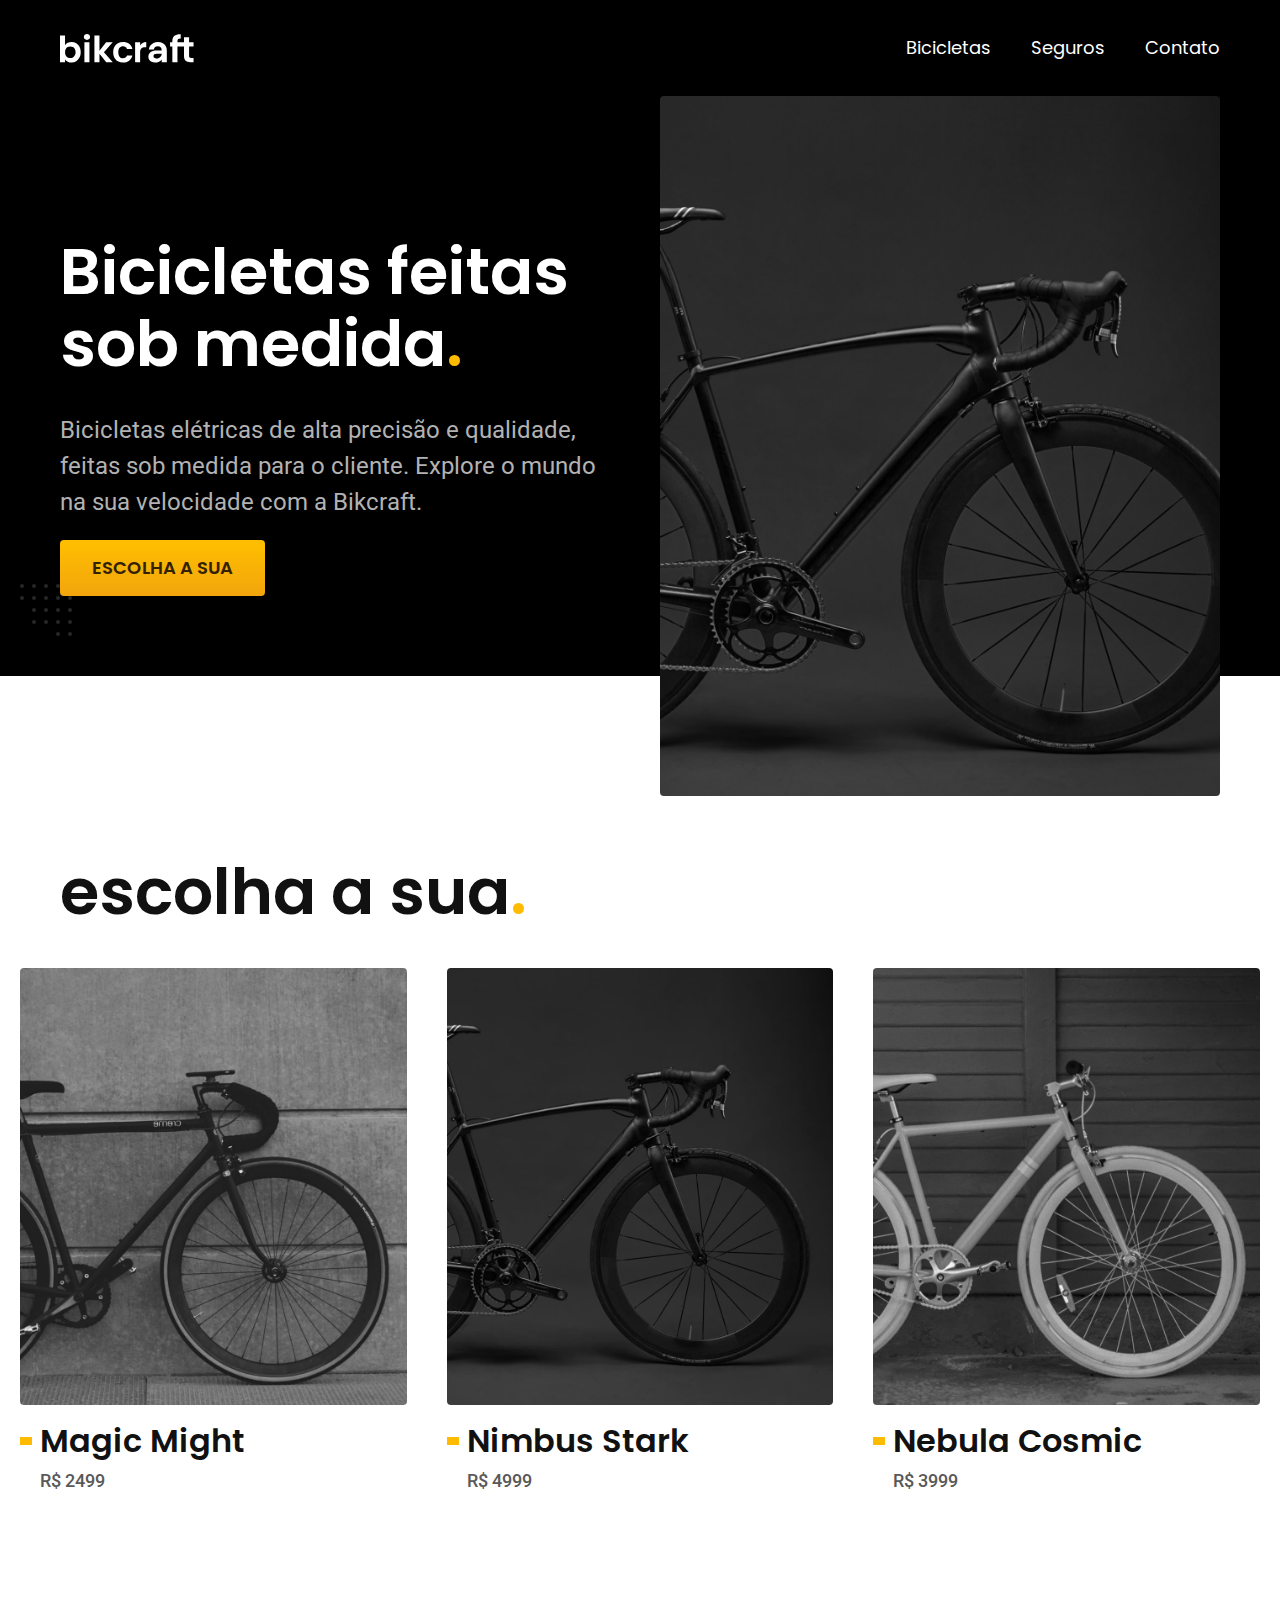
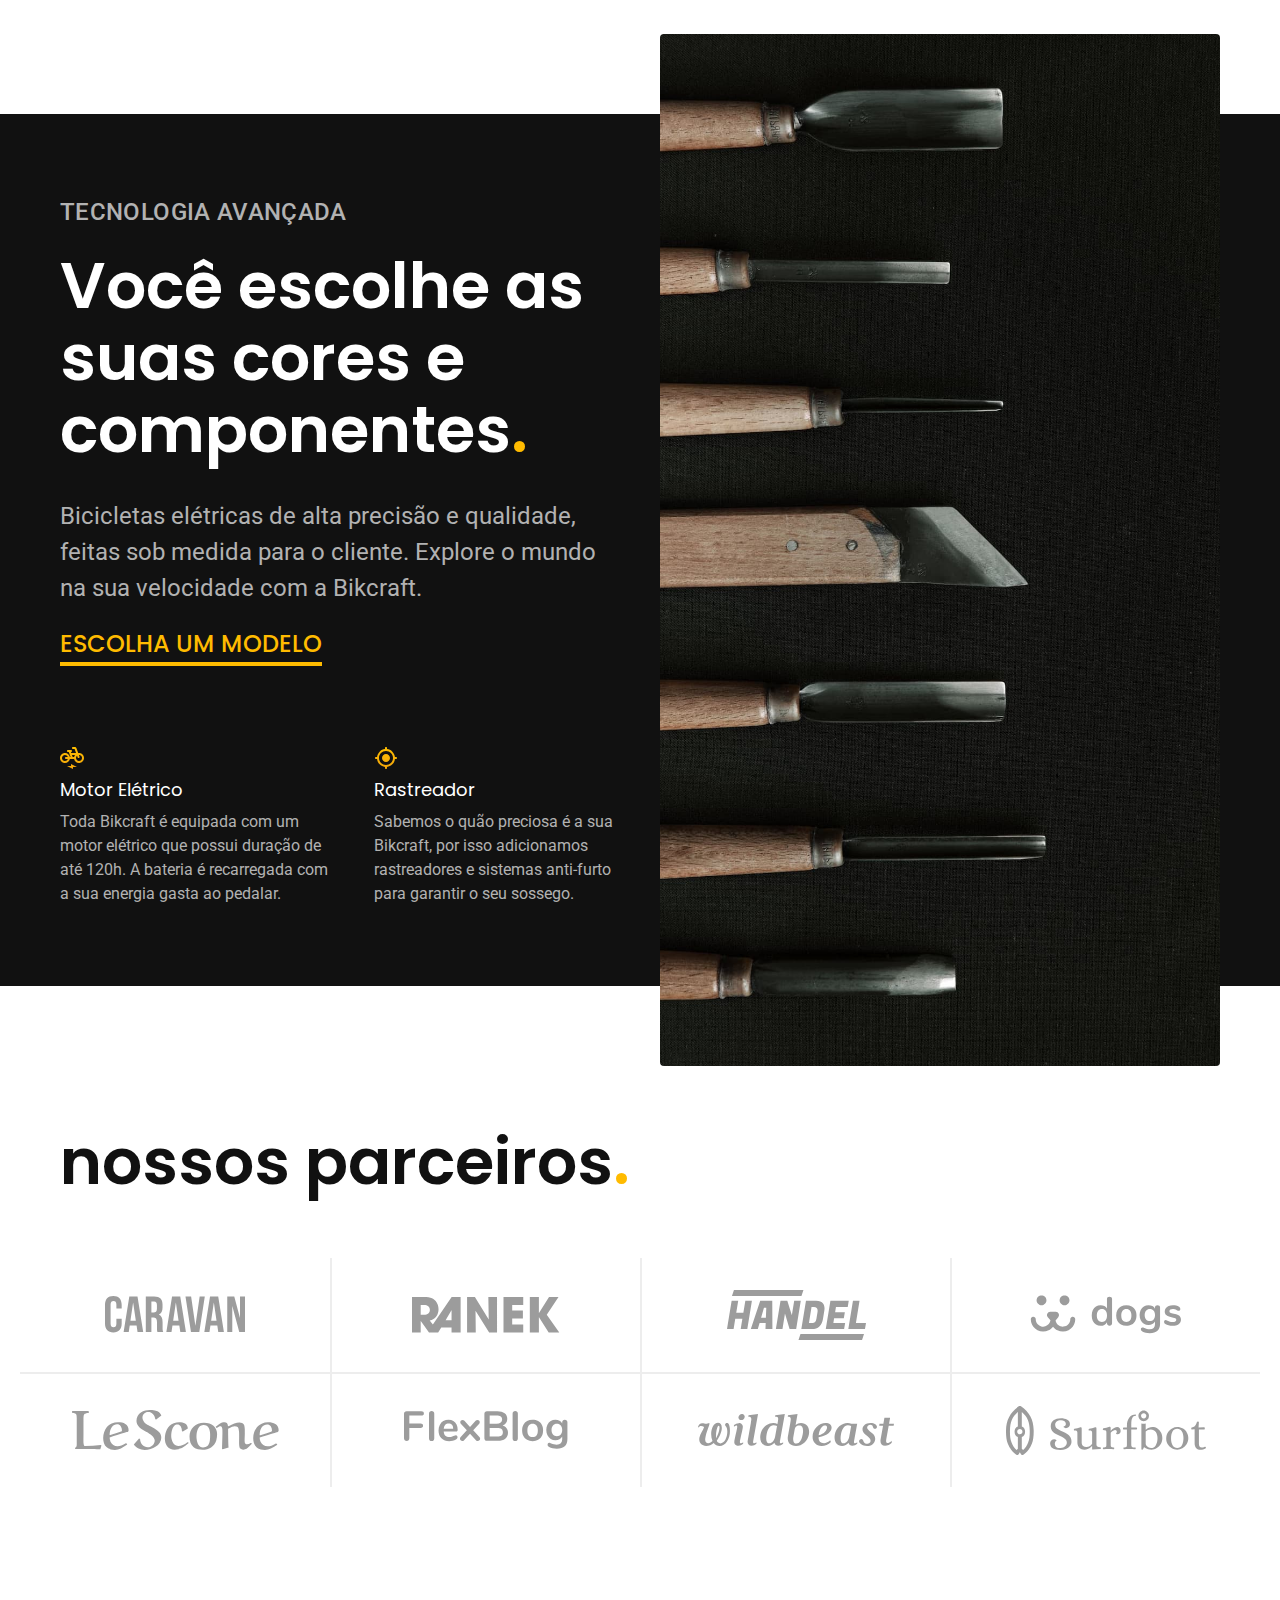
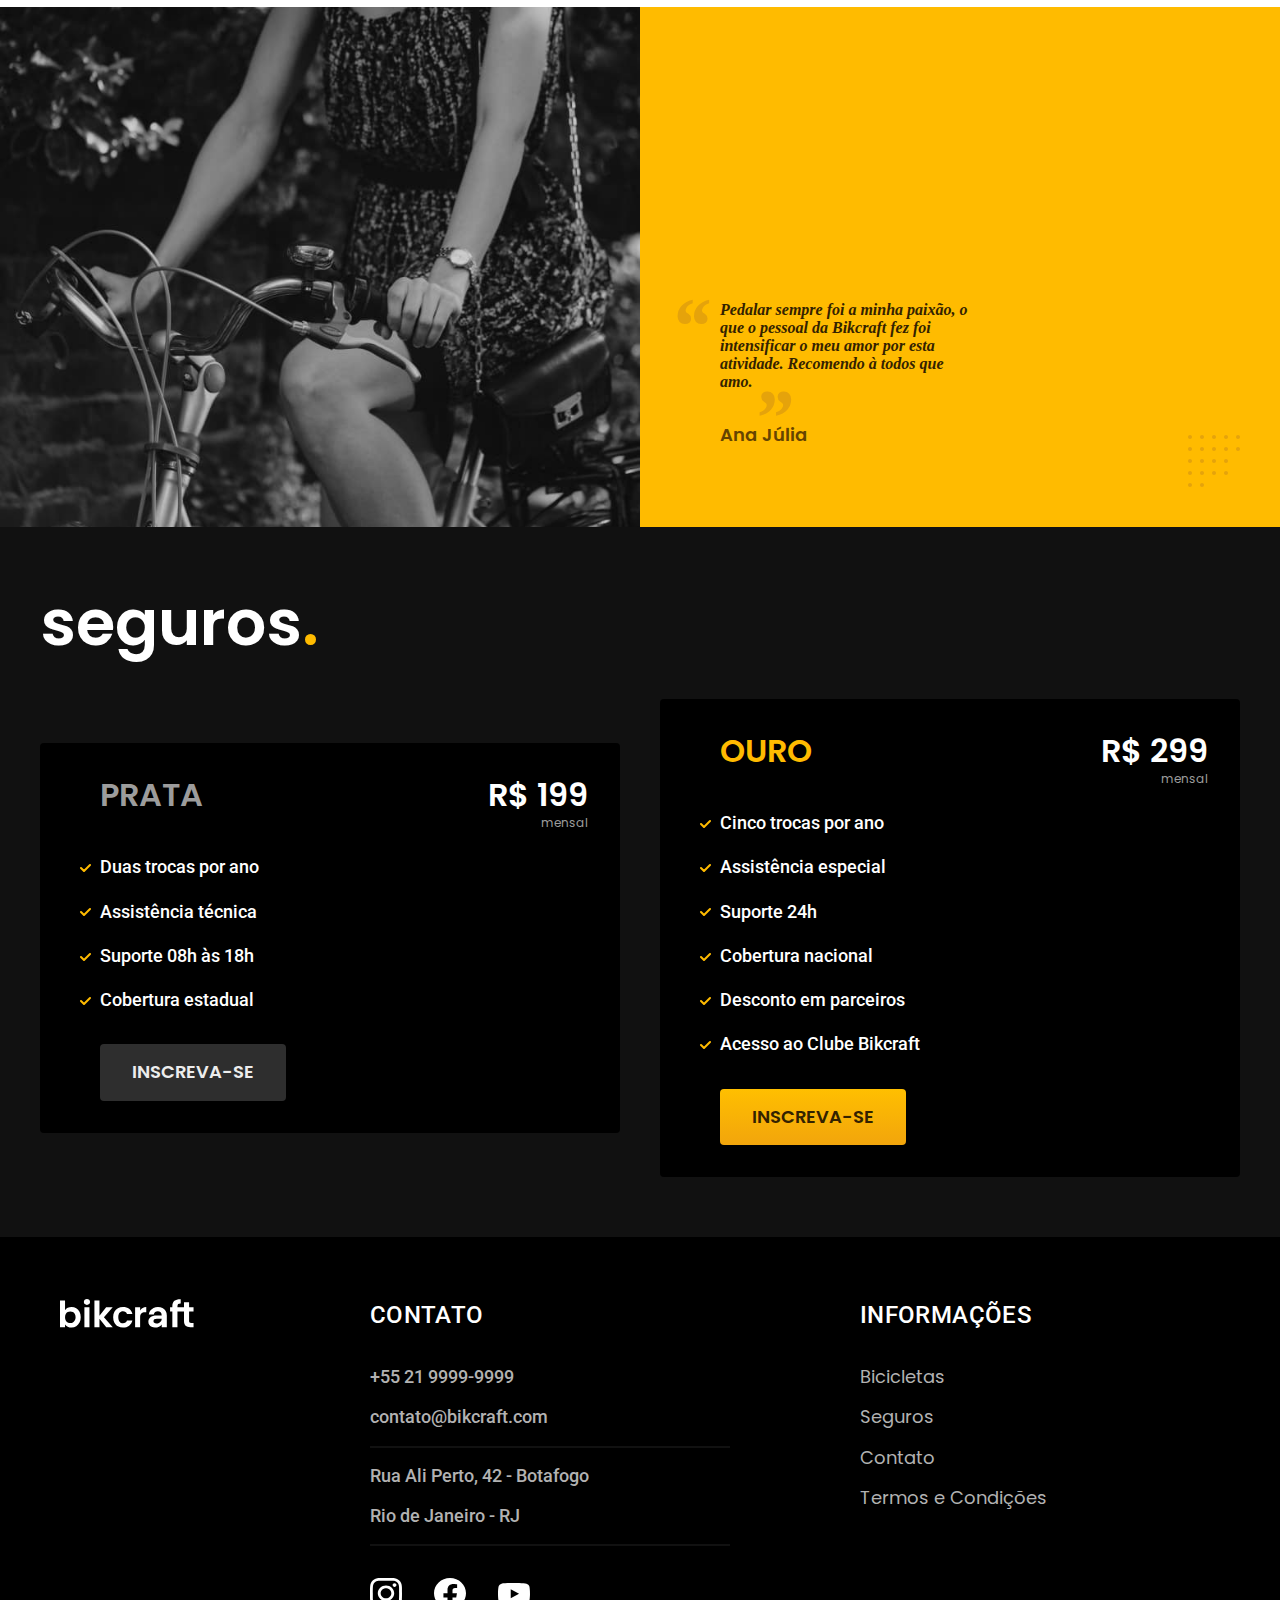
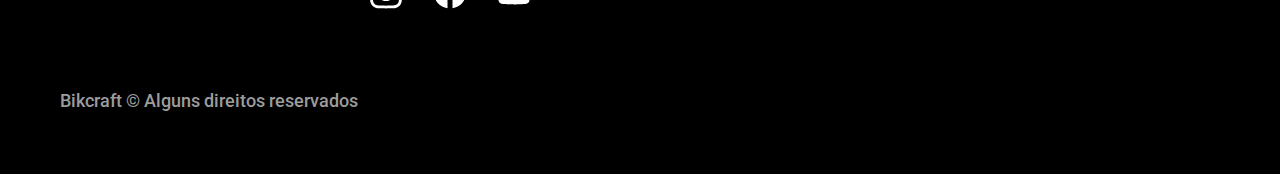
==== commit 4b28cbd2: "footer erro corrigido" ====
--- a/index.html
+++ b/index.html
@@ -179,7 +179,7 @@
 
   <footer class="footer-bg">
     <div class="footer container">
-      <a href="./"><img src="./img/bikcraft-logo.svg" width="136" height="32" alt="bikcraft"></a>
+      <div><a href="./"><img src="./img/bikcraft-logo.svg" width="136" height="32" alt="bikcraft"></a></div>
       <div class="footer-contato">
         <h3 class="font-2-l-b cor-0">Contato</h3>
         <ul class="font-2-m cor-5">
@@ -215,7 +215,7 @@
     </div>
   </footer>
 
-  <script src="./js/plugins/simple-anime.js"></script>;
+  <script src="./js/plugins/simple-anime.js"></script>
   <script src="./js/script.js"></script>
 </body>
 
